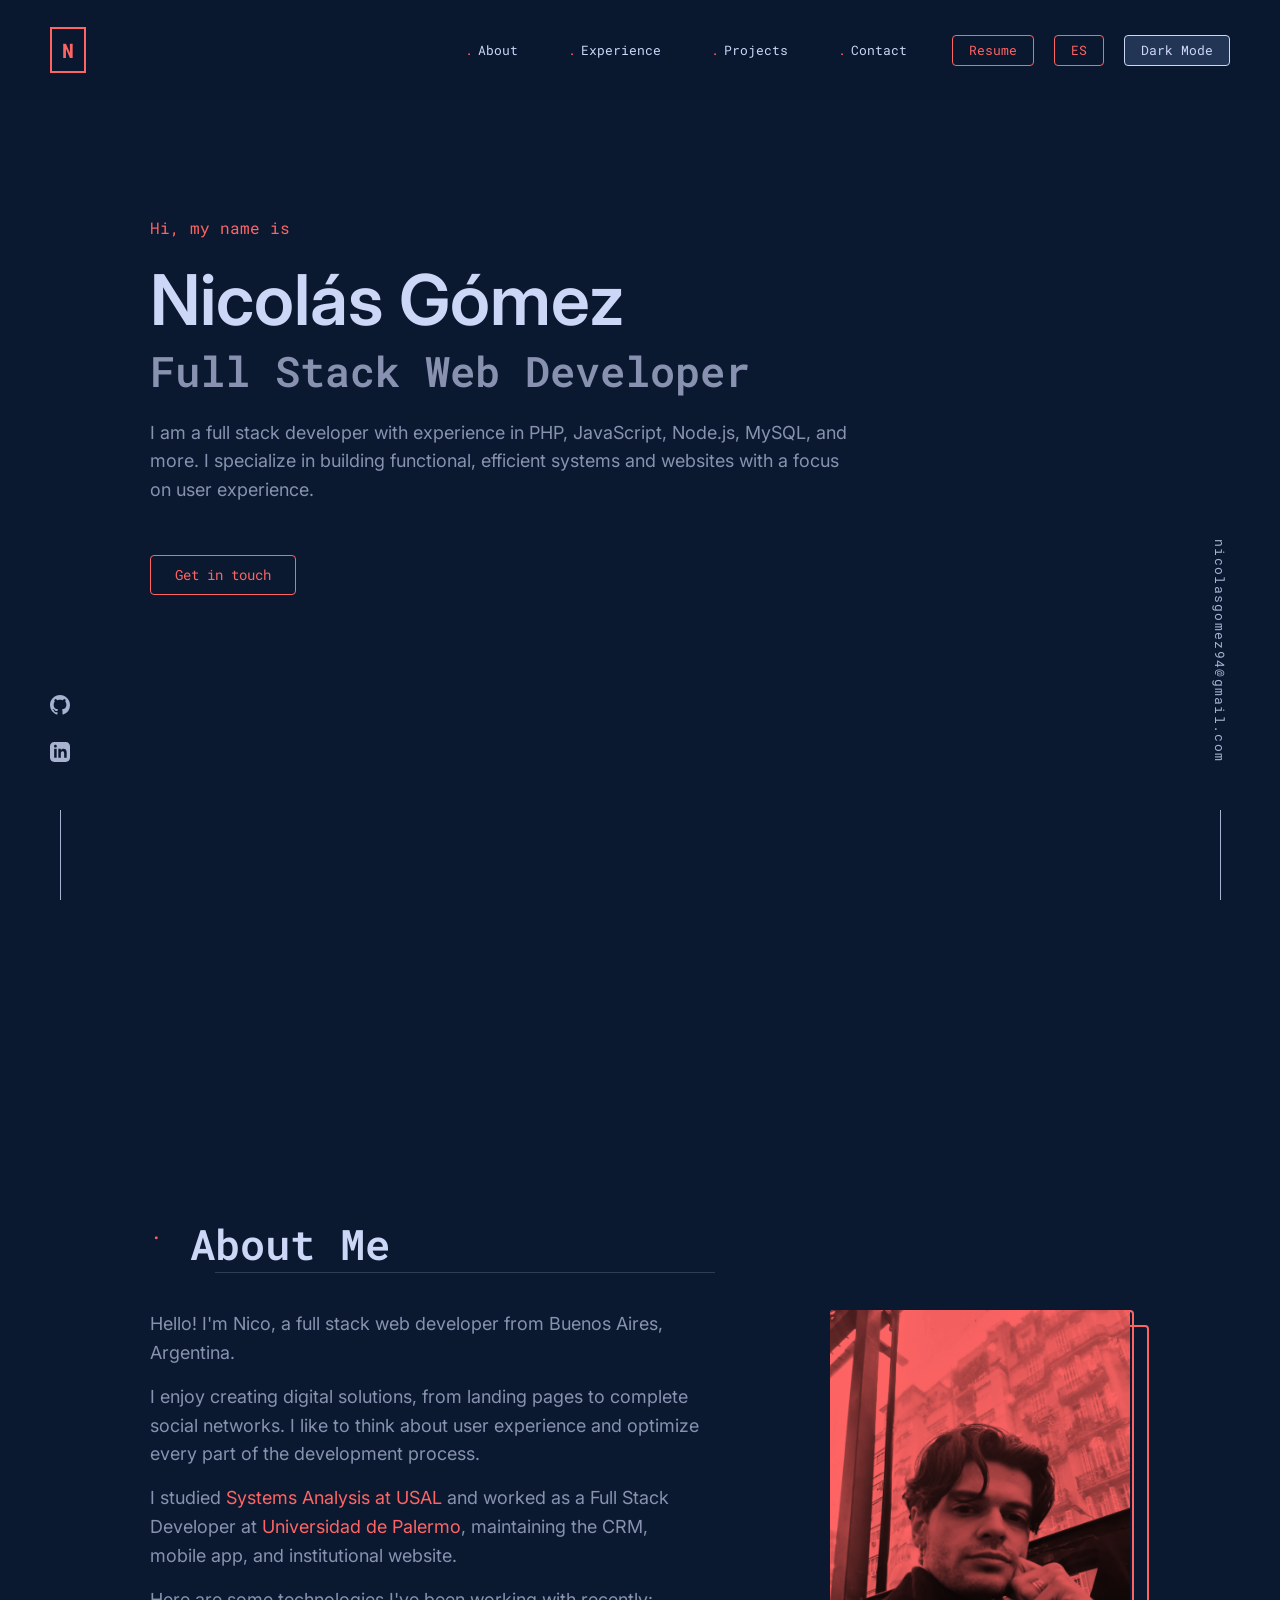
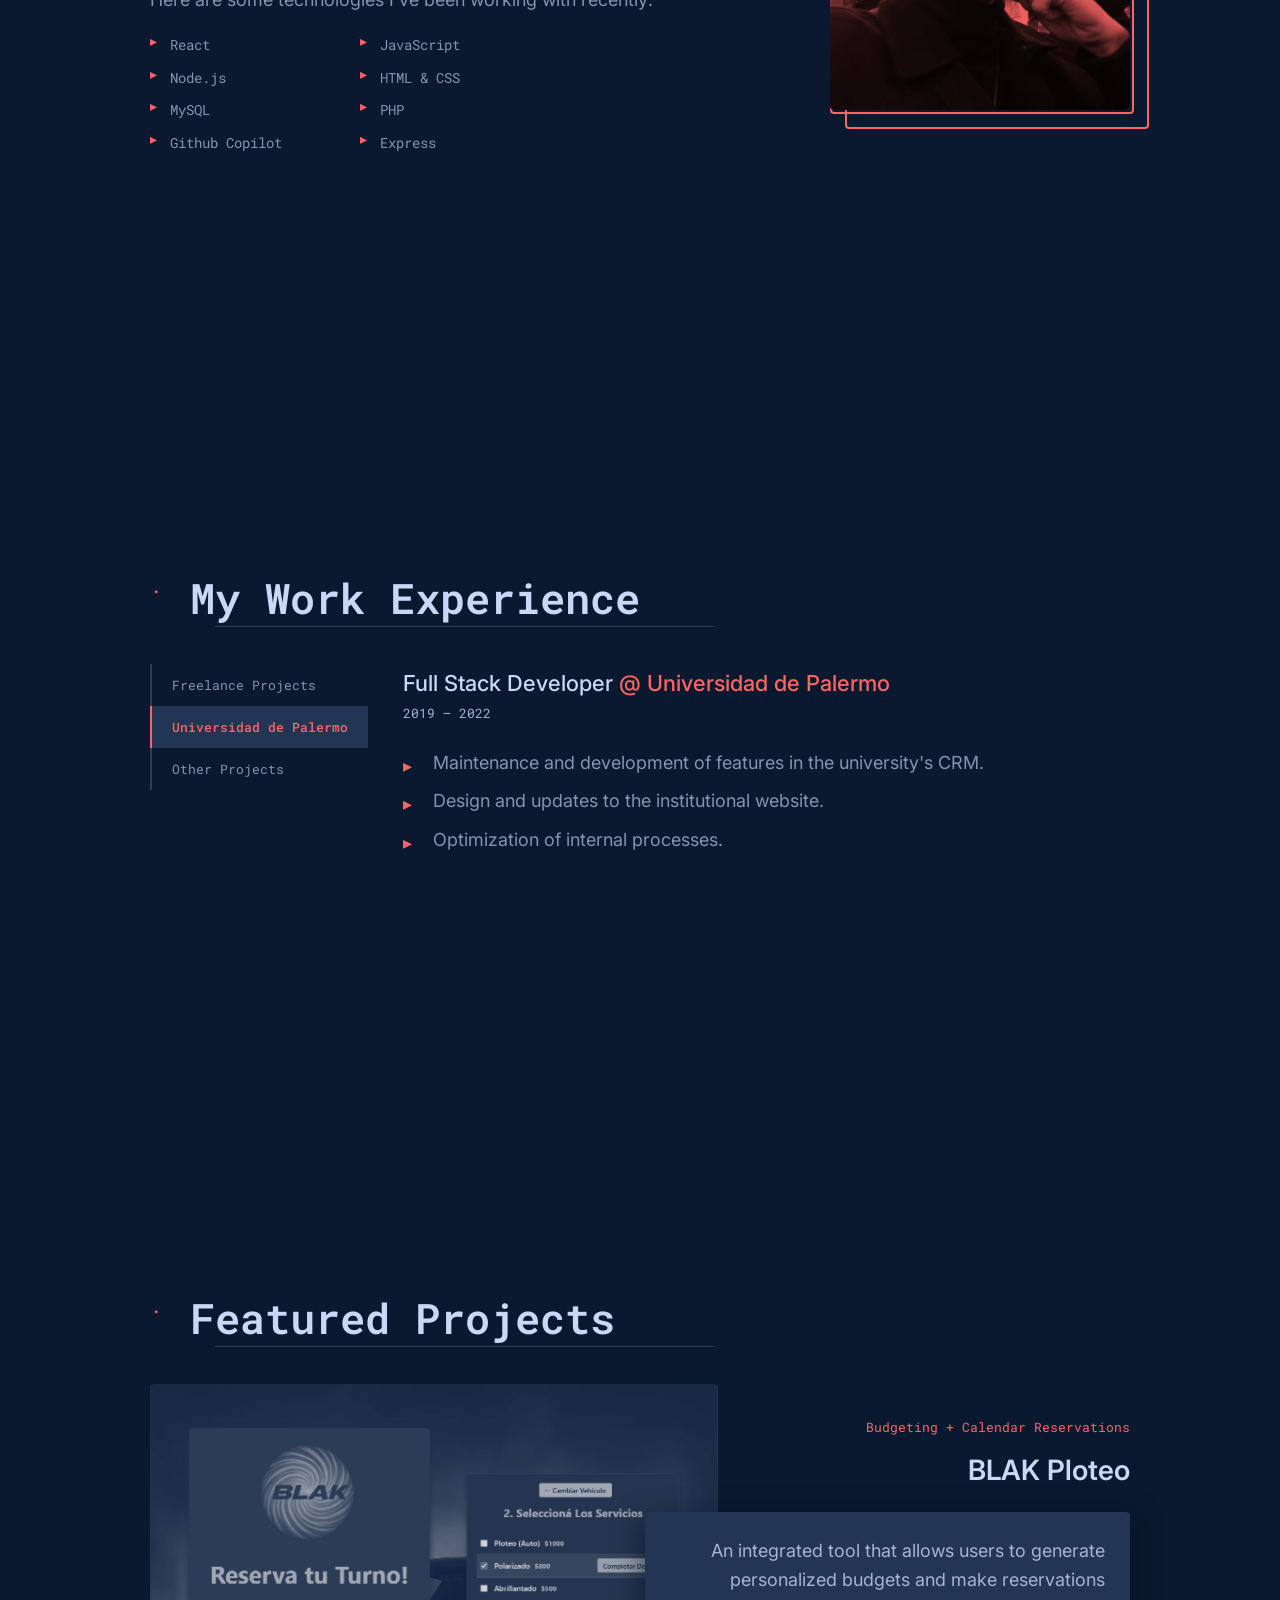
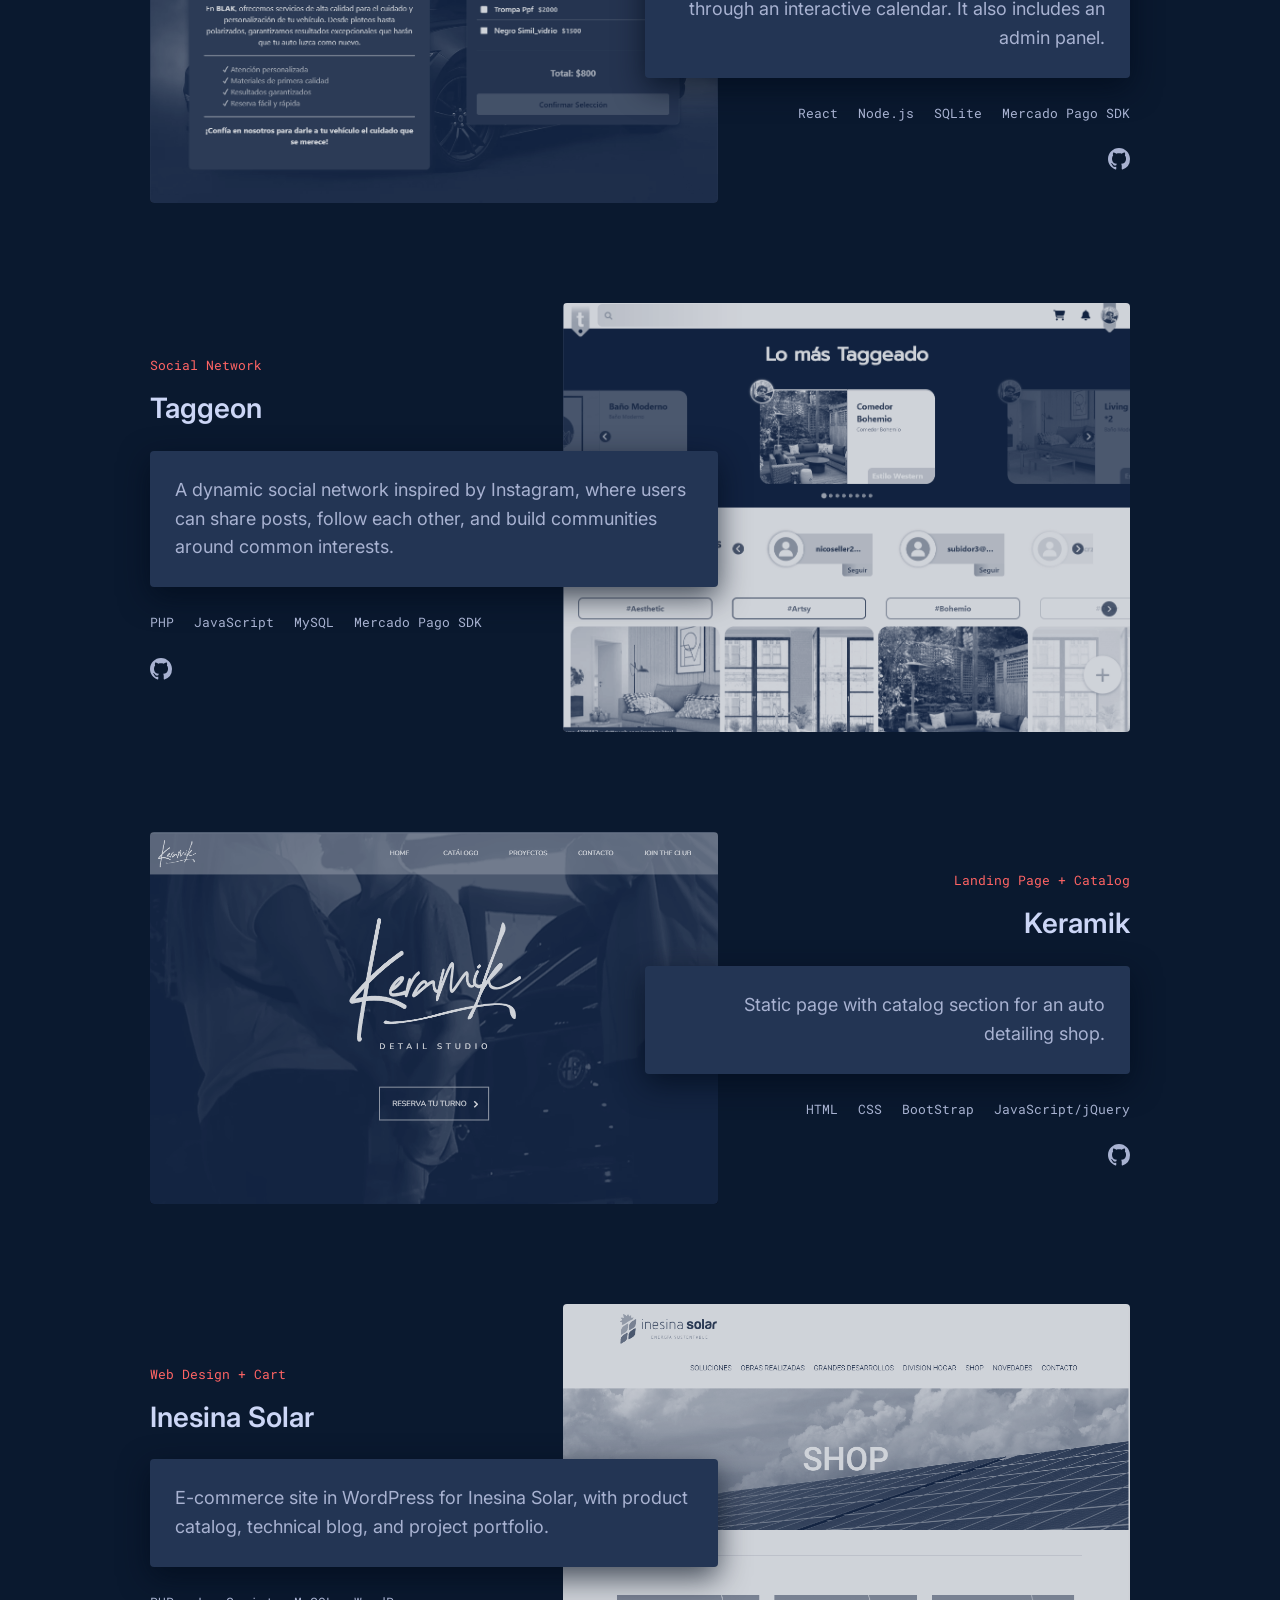
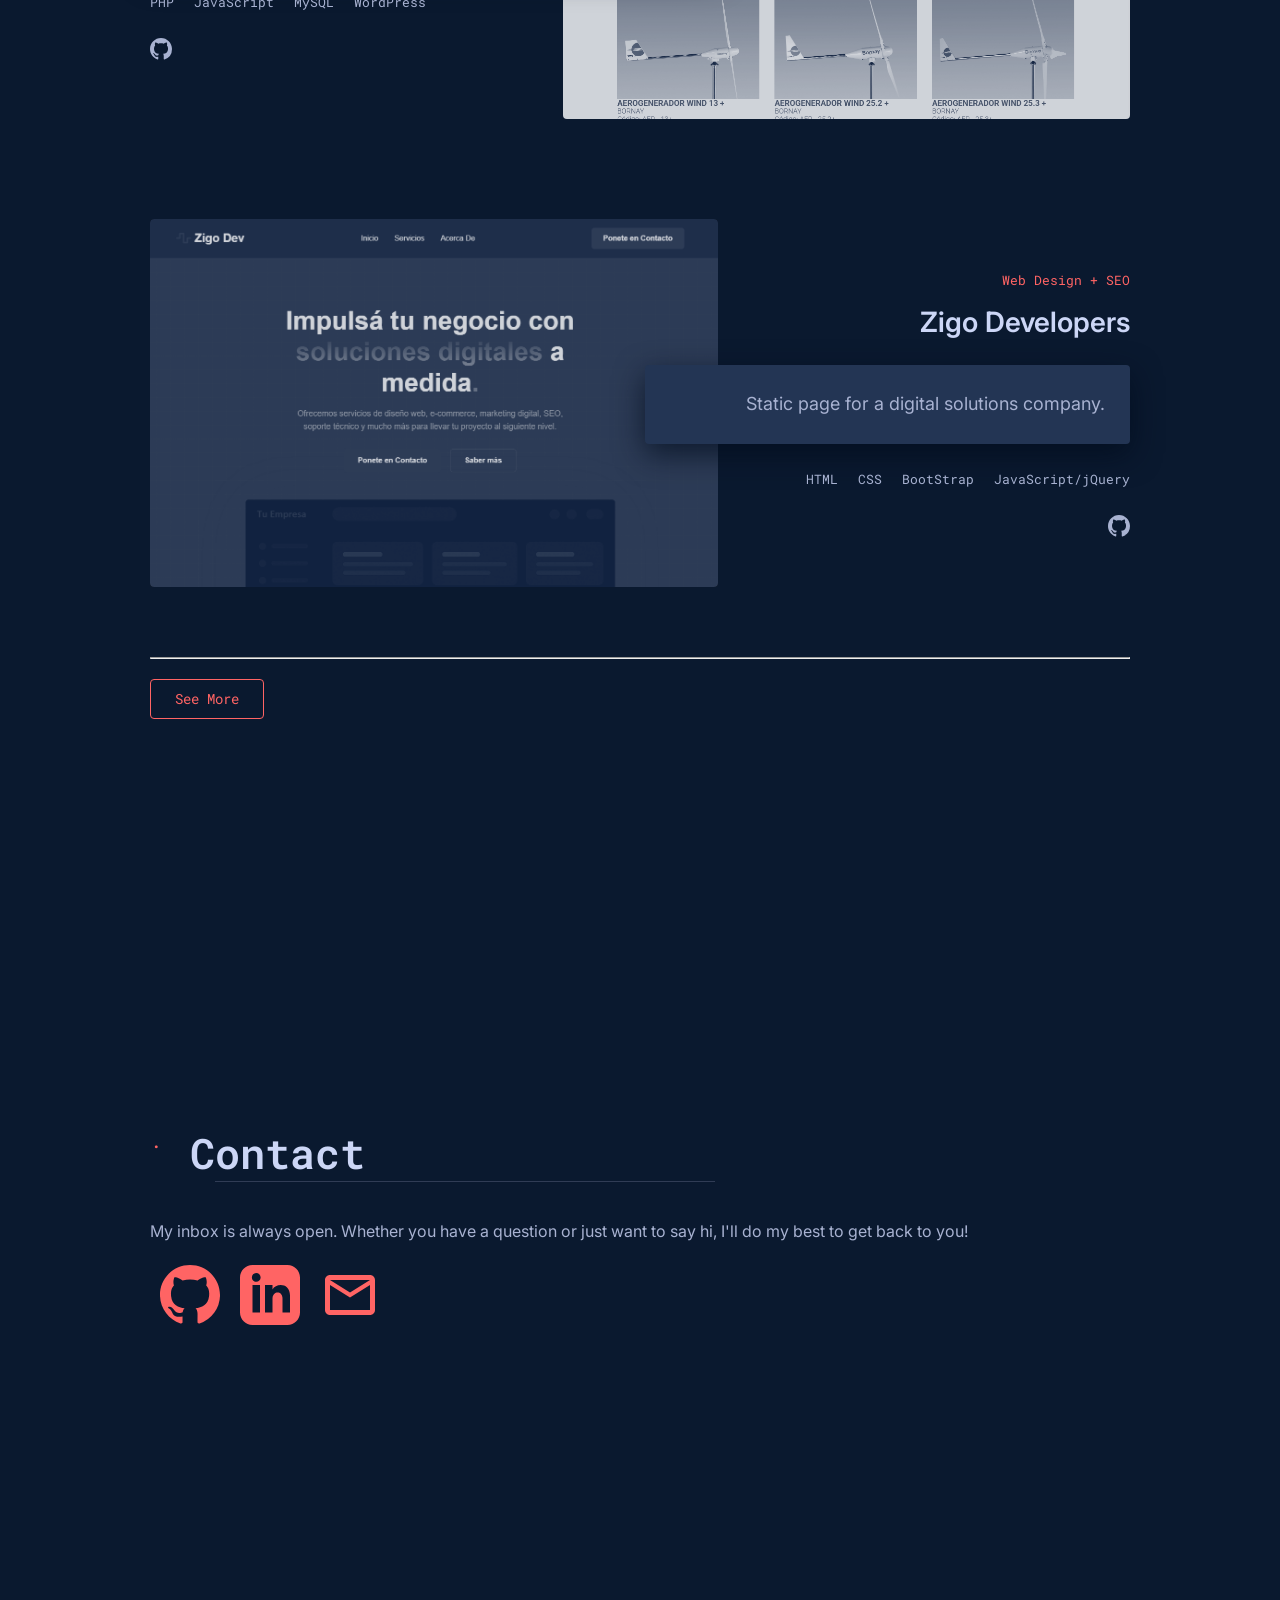
==== index-en.html @ 69bf59e8 "pagina ingles" ====
<!DOCTYPE html>
<html lang="en">
<head>
    <meta charset="UTF-8">
    <meta name="viewport" content="width=device-width, initial-scale=1.0">
    <title>Nicolás Gómez - Full Stack Developer</title>
    <link rel="stylesheet" href="css/styles.css">
    <link rel="preconnect" href="https://fonts.googleapis.com">
    <link rel="preconnect" href="https://fonts.gstatic.com" crossorigin>
    <link rel="icon" type="image/png" href="img/favicon2.png">
    <link href="https://fonts.googleapis.com/css2?family=Inter:wght@400;500;600;700&family=Roboto+Mono:wght@400;500&display=swap" rel="stylesheet">
</head>
<body>

    <header>
        <div class="logo">
            <a href="#hero">N</a>
        </div>
    
        <nav class="desktop-nav"> 
            <ul>
                <li><a href="#about">About</a></li>
                <li><a href="#experience">Experience</a></li>
                <li><a href="#work">Projects</a></li>
                <li><a href="#contact">Contact</a></li>
            </ul>
            <a href="/resume.pdf" target="_blank" rel="noopener noreferrer" class="button resume-button">Resume</a>
            <a href="index.html" rel="noopener noreferrer" class="button resume-button lang-button">ES</a>
            <button id="theme-toggle" class="button theme-toggle-button">Dark Mode</button>
        </nav>
    
        <div class="mobile-nav-button-container">
            <button class="hamburger-button" aria-label="Menu" aria-expanded="false" aria-controls="mobile-menu">
                <div class="hamburger-box">
                    <div class="hamburger-inner"></div>
                </div>
            </button>
        </div>
    </header>
    
    <aside id="mobile-menu" class="mobile-menu" tabindex="-1" aria-labelledby="mobile-menu-title" hidden>
        <button class="close-menu-button" aria-label="Close menu">
            <span>&times;</span> </button>
        <nav>
             <ul>
                <li><a href="#about">About</a></li>
                <li><a href="#experience">Experience</a></li>
                <li><a href="#work">Projects</a></li>
                <li><a href="#contact">Contact</a></li>
             </ul>
            <div class="btn-mobile-otros">
                <a href="/resume.pdf" target="_blank" rel="noopener noreferrer" class="button resume-button">Resume</a>
                <a href="index.html" rel="noopener noreferrer" class="button resume-button lang-button">ES</a>
                <button id="mobile-theme-toggle" class="button theme-toggle-button">Dark Mode</button>
            </div>
        </nav>
    </aside>

    <aside class="side left">
        <ul>
            <li><a href="https://github.com/yourusername" target="_blank" rel="noopener noreferrer" aria-label="GitHub">
                 <svg xmlns="http://www.w3.org/2000/svg" viewBox="0 0 16 16" fill="currentColor"> <path d="M8 0C3.58 0 0 3.58 0 8c0 3.54 2.29 6.53 5.47 7.59.4.07.55-.17.55-.38 0-.19-.01-.82-.01-1.49-2.01.37-2.53-.49-2.69-.94-.09-.23-.48-.94-.82-1.13-.28-.15-.68-.52-.01-.53.63-.01 1.08.58 1.23.82.72 1.21 1.87.87 2.33.66.07-.52.28-.87.51-1.07-1.78-.2-3.64-.89-3.64-3.95 0-.87.31-1.59.82-2.15-.08-.2-.36-1.02.08-2.12 0 0 .67-.21 2.2.82.64-.18 1.32-.27 2-.27.68 0 1.36.09 2 .27 1.53-1.04 2.2-.82 2.2-.82.44 1.1.16 1.92.08 2.12.51.56.82 1.27.82 2.15 0 3.07-1.87 3.75-3.65 3.95.29.25.54.73.54 1.48 0 1.07-.01 1.93-.01 2.2 0 .21.15.46.55.38A8.013 8.013 0 0 0 16 8c0-4.42-3.58-8-8-8z"/> </svg>
            </a></li>
            <li><a href="https://linkedin.com/in/yourusername" target="_blank" rel="noopener noreferrer" aria-label="LinkedIn">
                 <svg xmlns="http://www.w3.org/2000/svg" viewBox="0 0 24 24" fill="currentColor"> <path d="M19 0h-14c-2.761 0-5 2.239-5 5v14c0 2.761 2.239 5 5 5h14c2.762 0 5-2.239 5-5v-14c0-2.761-2.238-5-5-5zm-11 19h-3v-11h3v11zm-1.5-12.268c-.966 0-1.75-.79-1.75-1.764s.784-1.764 1.75-1.764 1.75.79 1.75 1.764-.783 1.764-1.75 1.764zm13.5 12.268h-3v-5.604c0-3.368-4-3.113-4 0v5.604h-3v-11h3v1.765c1.396-2.586 7-2.777 7 2.476v6.759z"/> </svg>
            </a></li>
        </ul>
    </aside>

    <aside class="side right">
        <div class="email">
            <a href="mailto:nicolasgomez94@gmail.com">nicolasgomez94@gmail.com</a>
        </div>
    </aside>

    <main>
        <section id="hero">
            <p class="greeting">Hi, my name is</p>
            <h1 class="name">Nicolás Gómez</h1>
            <h2 class="tagline">Full Stack Web Developer</h2>
            <p>I am a full stack developer with experience in PHP, JavaScript, Node.js, MySQL, and more. I specialize in building functional, efficient systems and websites with a focus on user experience.</p>
            <a href="mailto:nico@example.com" class="button contact-button">Get in touch</a>
        </section>
        
        <section id="about" style="margin-top: 200px;">
            <h2>About Me</h2>
            <div class="about-content">
                <div class="about-text">
                    <p>Hello! I'm Nico, a full stack web developer from Buenos Aires, Argentina.</p>
                    <p>I enjoy creating digital solutions, from landing pages to complete social networks. I like to think about user experience and optimize every part of the development process.</p>
                    <p>I studied <span class="highlight">Systems Analysis at USAL</span> and worked as a Full Stack Developer at <span class="highlight">Universidad de Palermo</span>, maintaining the CRM, mobile app, and institutional website.</p>
                    <p>Here are some technologies I've been working with recently:</p>
                    <ul class="skills-list">
                        <li>React</li>
                        <li>JavaScript</li>
                        <li>Node.js</li>
                        <li>HTML & CSS</li>
                        <li>MySQL</li>
                        <li>PHP</li>
                        <li>Github Copilot</li>
                        <li>Express</li>
                    </ul>
                </div>
                <div class="about-image">
                    <div class="image-wrapper">
                        <img src="img/20240723_174016.jpg" alt="Nicolás Gómez">
                    </div>
                </div>
            </div>
        </section>
        
        <section id="experience">
            <h2>My Work Experience</h2>
            <div class="experience-tabs">
                <div class="tab-list" role="tablist" aria-label="Job tabs">
                    <button id="tab-0" role="tab" aria-selected="false" aria-controls="panel-0" tabindex="-1" class="tab-button">
                        <span>Freelance Projects</span>
                    </button>
                    <button id="tab-1" role="tab" aria-selected="true" aria-controls="panel-1" tabindex="0" class="tab-button active">
                        <span>Universidad de Palermo</span>
                    </button>
                    <button id="tab-2" role="tab" aria-selected="false" aria-controls="panel-2" tabindex="-1" class="tab-button">
                        <span>Other Projects</span>
                    </button>
                </div>
        
                <div class="tab-panels">
                    <div id="panel-0" role="tabpanel" tabindex="0" aria-labelledby="tab-0" class="tab-panel" hidden>
                        <h3><span>Full Stack Developer</span> <span class="company"> Freelance</span></h3>
                        <p class="date">2017 — Present</p>
                        <ul>
                            <li>Design and development of websites for businesses like GG Apartments and Keramik.</li>
                            <li>Creation of custom social networks with advanced features (Taggeon).</li>
                            <li>Implementation of booking and online payment features in platforms like BLAK.</li>
                        </ul>
                    </div>
                    <div id="panel-1" role="tabpanel" tabindex="0" aria-labelledby="tab-1" class="tab-panel active">
                        <h3><span>Full Stack Developer</span> <span class="company"> Universidad de Palermo</span></h3>
                        <p class="date">2019 — 2022</p>
                        <ul>
                            <li>Maintenance and development of features in the university's CRM.</li>
                            <li>Design and updates to the institutional website.</li>
                            <li>Optimization of internal processes.</li>
                        </ul>
                    </div>
                    <div id="panel-2" role="tabpanel" tabindex="0" aria-labelledby="tab-2" class="tab-panel">
                        <h3><span>Other Projects/Businesses</span></h3>
                        <ul>
                            <li>
                                <strong>Keramik</strong>, Auto detailing shop<br>
                                Project management, digital strategy, and system development<br>
                                <span class="date">2021-2023</span>
                            </li>
                            <li>
                                <strong>G&G Apartments</strong>, Subletting of temporary rental properties<br>
                                Project management, digital strategy, and system development<br>
                                <span class="date">2022-2024</span>
                            </li>
                        </ul>
                    </div>
                </div>
            </div>
        </section>
        

        <section id="work">
            <h2>Featured Projects</h2>
  
            <ul class="featured-projects-list">
                <li class="project">
                    <div class="project-content">
                        <div>
                            <p class="project-overline">Budgeting + Calendar Reservations</p>
                            <h3 class="project-title"><a href="https://blak-frontend.onrender.com/">BLAK Ploteo</a></h3>
                            <div class="project-description">
                                <p>An integrated tool that allows users to generate personalized budgets and make reservations through an interactive calendar. It also includes an admin panel.</p>
                            </div>
                            <ul class="project-tech-list">
                                <li>React</li>
                                <li>Node.js</li>
                                <li>SQLite</li>
                                <li>Mercado Pago SDK</li>
                            </ul>
                            <div class="project-links">
                                <a href="#" aria-label="GitHub Link" target="_blank" rel="noopener noreferrer">
                                    <svg xmlns="http://www.w3.org/2000/svg" viewBox="0 0 16 16" fill="currentColor" width="22" height="22"><path d="M8 0C3.58 0 0 3.58 0 8c0 3.54 2.29 6.53 5.47 7.59.4.07.55-.17.55-.38 0-.19-.01-.82-.01-1.49-2.01.37-2.53-.49-2.69-.94-.09-.23-.48-.94-.82-1.13-.28-.15-.68-.52-.01-.53.63-.01 1.08.58 1.23.82.72 1.21 1.87.87 2.33.66.07-.52.28-.87.51-1.07-1.78-.2-3.64-.89-3.64-3.95 0-.87.31-1.59.82-2.15-.08-.2-.36-1.02.08-2.12 0 0 .67-.21 2.2.82.64-.18 1.32-.27 2-.27.68 0 1.36.09 2 .27 1.53-1.04 2.2-.82 2.2-.82.44 1.1.16 1.92.08 2.12.51.56.82 1.27.82 2.15 0 3.07-1.87 3.75-3.65 3.95.29.25.54.73.54 1.48 0 1.07-.01 1.93-.01 2.2 0 .21.15.46.55.38A8.013 8.013 0 0 0 16 8c0-4.42-3.58-8-8-8z"/></svg>
                                </a>
                                </div>
                        </div>
                    </div>
                    <div class="project-image">
                         <a href="https://blak-frontend.onrender.com/">
                            <img src="img/blak.png" alt="AssignmentHub Screenshot">
                         </a>
                    </div>
                </li>
  
                <li class="project">
                    <div class="project-content">
                        <div>
                            <p class="project-overline">Social Network</p>
                            <h3 class="project-title"><a href="http://vps-4785552-x.dattaweb.com/">Taggeon</a></h3>
                            <div class="project-description">
                                <p>A dynamic social network inspired by Instagram, where users can share posts, follow each other, and build communities around common interests.</p>
                            </div>
                            <ul class="project-tech-list">
                                <li>PHP</li>
                                <li>JavaScript</li>
                                <li>MySQL</li>
                                <li>Mercado Pago SDK</li>
                            </ul>
                            <div class="project-links">
                                <a href="#" aria-label="GitHub Link" target="_blank" rel="noopener noreferrer">
                                     <svg xmlns="http://www.w3.org/2000/svg" viewBox="0 0 16 16" fill="currentColor" width="22" height="22"><path d="M8 0C3.58 0 0 3.58 0 8c0 3.54 2.29 6.53 5.47 7.59.4.07.55-.17.55-.38 0-.19-.01-.82-.01-1.49-2.01.37-2.53-.49-2.69-.94-.09-.23-.48-.94-.82-1.13-.28-.15-.68-.52-.01-.53.63-.01 1.08.58 1.23.82.72 1.21 1.87.87 2.33.66.07-.52.28-.87.51-1.07-1.78-.2-3.64-.89-3.64-3.95 0-.87.31-1.59.82-2.15-.08-.2-.36-1.02.08-2.12 0 0 .67-.21 2.2.82.64-.18 1.32-.27 2-.27.68 0 1.36.09 2 .27 1.53-1.04 2.2-.82 2.2-.82.44 1.1.16 1.92.08 2.12.51.56.82 1.27.82 2.15 0 3.07-1.87 3.75-3.65 3.95.29.25.54.73.54 1.48 0 1.07-.01 1.93-.01 2.2 0 .21.15.46.55.38A8.013 8.013 0 0 0 16 8c0-4.42-3.58-8-8-8z"/></svg>
                                </a>
                            </div>
                        </div>
                    </div>
                    <div class="project-image">
                        <a href="http://vps-4785552-x.dattaweb.com/">
                            <img src="img/tagg.png" alt="Quiz App Screenshot">
                        </a>
                    </div>
                </li>
                <li class="project">
                    <div class="project-content">
                        <div>
                            <p class="project-overline">Landing Page + Catalog</p>
                            <h3 class="project-title"><a href="https://keramik.com.ar/">Keramik</a></h3>
                            <div class="project-description">
                                <p>Static page with catalog section for an auto detailing shop.</p>
                            </div>
                            <ul class="project-tech-list">
                                <li>HTML</li>
                                <li>CSS</li>
                                <li>BootStrap</li>
                                <li>JavaScript/jQuery</li>
                            </ul>
                            <div class="project-links">
                                <a href="#" aria-label="GitHub Link" target="_blank" rel="noopener noreferrer">
                                     <svg xmlns="http://www.w3.org/2000/svg" viewBox="0 0 16 16" fill="currentColor" width="22" height="22"><path d="M8 0C3.58 0 0 3.58 0 8c0 3.54 2.29 6.53 5.47 7.59.4.07.55-.17.55-.38 0-.19-.01-.82-.01-1.49-2.01.37-2.53-.49-2.69-.94-.09-.23-.48-.94-.82-1.13-.28-.15-.68-.52-.01-.53.63-.01 1.08.58 1.23.82.72 1.21 1.87.87 2.33.66.07-.52.28-.87.51-1.07-1.78-.2-3.64-.89-3.64-3.95 0-.87.31-1.59.82-2.15-.08-.2-.36-1.02.08-2.12 0 0 .67-.21 2.2.82.64-.18 1.32-.27 2-.27.68 0 1.36.09 2 .27 1.53-1.04 2.2-.82 2.2-.82.44 1.1.16 1.92.08 2.12.51.56.82 1.27.82 2.15 0 3.07-1.87 3.75-3.65 3.95.29.25.54.73.54 1.48 0 1.07-.01 1.93-.01 2.2 0 .21.15.46.55.38A8.013 8.013 0 0 0 16 8c0-4.42-3.58-8-8-8z"/></svg>
                                </a>
                            </div>
                        </div>
                    </div>
                    <div class="project-image">
                        <a href="https://keramik.com.ar/">
                            <img src="img/ker.png" alt="Quiz App Screenshot">
                        </a>
                    </div>
                </li>
                <li class="project">
                    <div class="project-content">
                        <div>
                            <p class="project-overline">Web Design + Cart</p>
                            <h3 class="project-title"><a href="https://inesinasolar.com/">Inesina Solar</a></h3>
                            <div class="project-description">
                                <p>E-commerce site in WordPress for Inesina Solar, with product catalog, technical blog, and project portfolio.</p>
                            </div>
                            <ul class="project-tech-list">
                                <li>PHP</li>
                                <li>JavaScript</li>
                                <li>MySQL</li>
                                <li>WordPress</li>
                            </ul>
                            <div class="project-links">
                                <a href="#" aria-label="GitHub Link" target="_blank" rel="noopener noreferrer">
                                     <svg xmlns="http://www.w3.org/2000/svg" viewBox="0 0 16 16" fill="currentColor" width="22" height="22"><path d="M8 0C3.58 0 0 3.58 0 8c0 3.54 2.29 6.53 5.47 7.59.4.07.55-.17.55-.38 0-.19-.01-.82-.01-1.49-2.01.37-2.53-.49-2.69-.94-.09-.23-.48-.94-.82-1.13-.28-.15-.68-.52-.01-.53.63-.01 1.08.58 1.23.82.72 1.21 1.87.87 2.33.66.07-.52.28-.87.51-1.07-1.78-.2-3.64-.89-3.64-3.95 0-.87.31-1.59.82-2.15-.08-.2-.36-1.02.08-2.12 0 0 .67-.21 2.2.82.64-.18 1.32-.27 2-.27.68 0 1.36.09 2 .27 1.53-1.04 2.2-.82 2.2-.82.44 1.1.16 1.92.08 2.12.51.56.82 1.27.82 2.15 0 3.07-1.87 3.75-3.65 3.95.29.25.54.73.54 1.48 0 1.07-.01 1.93-.01 2.2 0 .21.15.46.55.38A8.013 8.013 0 0 0 16 8c0-4.42-3.58-8-8-8z"/></svg>
                                </a>
                            </div>
                        </div>
                    </div>
                    <div class="project-image">
                        <a href="https://inesinasolar.com/">
                            <img src="img/inesina.png" alt="Quiz App Screenshot">
                        </a>
                    </div>
                </li>
                <li class="project">
                    <div class="project-content">
                        <div>
                            <p class="project-overline">Web Design + SEO</p>
                            <h3 class="project-title"><a href="https://zigodev.onrender.com/index.html">Zigo Developers</a></h3>
                            <div class="project-description">
                                <p>Static page for a digital solutions company.</p>
                            </div>
                            <ul class="project-tech-list">
                                <li>HTML</li>
                                <li>CSS</li>
                                <li>BootStrap</li>
                                <li>JavaScript/jQuery</li>
                            </ul>
                            <div class="project-links">
                                <a href="#" aria-label="GitHub Link" target="_blank" rel="noopener noreferrer">
                                     <svg xmlns="http://www.w3.org/2000/svg" viewBox="0 0 16 16" fill="currentColor" width="22" height="22"><path d="M8 0C3.58 0 0 3.58 0 8c0 3.54 2.29 6.53 5.47 7.59.4.07.55-.17.55-.38 0-.19-.01-.82-.01-1.49-2.01.37-2.53-.49-2.69-.94-.09-.23-.48-.94-.82-1.13-.28-.15-.68-.52-.01-.53.63-.01 1.08.58 1.23.82.72 1.21 1.87.87 2.33.66.07-.52.28-.87.51-1.07-1.78-.2-3.64-.89-3.64-3.95 0-.87.31-1.59.82-2.15-.08-.2-.36-1.02.08-2.12 0 0 .67-.21 2.2.82.64-.18 1.32-.27 2-.27.68 0 1.36.09 2 .27 1.53-1.04 2.2-.82 2.2-.82.44 1.1.16 1.92.08 2.12.51.56.82 1.27.82 2.15 0 3.07-1.87 3.75-3.65 3.95.29.25.54.73.54 1.48 0 1.07-.01 1.93-.01 2.2 0 .21.15.46.55.38A8.013 8.013 0 0 0 16 8c0-4.42-3.58-8-8-8z"/></svg>
                                </a>
                            </div>
                        </div>
                    </div>
                    <div class="project-image">
                        <a href="https://zigodev.onrender.com/index.html">
                            <img src="img/zigo.png" alt="Quiz App Screenshot">
                        </a>
                    </div>
                </li>
            </ul>
            <hr>
            <a href="https://github.com/nicogomez94" class="button contact-button" style="margin-top: 20px;">See More</a>
        </section>

        <section id="contact">
            <h2>Contact</h2>
            <p>My inbox is always open. Whether you have a question or just want to say hi, I'll do my best to get back to you!</p>
            <!-- Social media buttons -->
            <div class="social-buttons" style="margin-top: 20px; display: flex; gap: 20px; margin-left: 10px;">
                <a href="https://github.com/nicogomez94" target="_blank" rel="noopener noreferrer" aria-label="GitHub">
                    <svg xmlns="http://www.w3.org/2000/svg" viewBox="0 0 16 16" fill="currentColor" width="60" height="60">
                        <path d="M8 0C3.58 0 0 3.58 0 8c0 3.54 2.29 6.53 5.47 7.59.4.07.55-.17.55-.38 0-.19-.01-.82-.01-1.49-2.01.37-2.53-.49-2.69-.94-.09-.23-.48-.94-.82-1.13-.28-.15-.68-.52-.01-.53.63-.01 1.08.58 1.23.82.72 1.21 1.87.87 2.33.66.07-.52.28-.87.51-1.07-1.78-.2-3.64-.89-3.64-3.95 0-.87.31-1.59.82-2.15-.08-.2-.36-1.02.08-2.12 0 0 .67-.21 2.2.82.64-.18 1.32-.27 2-.27.68 0 1.36.09 2 .27 1.53-1.04 2.2-.82 2.2-.82.44 1.1.16 1.92.08 2.12.51.56.82 1.27.82 2.15 0 3.07-1.87 3.75-3.65 3.95.29.25.54.73.54 1.48 0 1.07-.01 1.93-.01 2.2 0 .21.15.46.55.38A8.013 8.013 0 0 0 16 8c0-4.42-3.58-8-8-8z"/>
                    </svg>
                </a>
                <a href="https://linkedin.com/in/nicolasgomez94" target="_blank" rel="noopener noreferrer" aria-label="LinkedIn">
                    <svg xmlns="http://www.w3.org/2000/svg" viewBox="0 0 24 24" fill="currentColor" width="60" height="60">
                        <path d="M19 0h-14c-2.761 0-5 2.239-5 5v14c0 2.761 2.239 5 5 5h14c2.762 0 5-2.239 5-5v-14c0-2.761-2.238-5-5-5zm-11 19h-3v-11h3v11zm-1.5-12.268c-.966 0-1.75-.79-1.75-1.764s.784-1.764 1.75-1.764 1.75.79 1.75 1.764-.783 1.764-1.75 1.764zm13.5 12.268h-3v-5.604c0-3.368-4-3.113-4 0v5.604h-3v-11h3v1.765c1.396-2.586 7-2.777 7 2.476v6.759z"/>
                    </svg>
                </a>
                <a href="mailto:nicolasgomez94@gmail.com" target="_blank" rel="noopener noreferrer" aria-label="Email">
                    <svg xmlns="http://www.w3.org/2000/svg" viewBox="0 0 24 24" fill="currentColor" width="60" height="60">
                        <path d="M20 4H4C2.9 4 2 4.9 2 6v12c0 1.1.9 2 2 2h16c1.1 0 2-.9 2-2V6c0-1.1-.9-2-2-2zm0 2-8 5-8-5h16zm0 12H4V8l8 5 8-5v10z"/>
                    </svg>
                </a>
            </div>
        </section>

    </main>

    <script src="js/script.js"></script>

</body>
</html>
---- css/styles.css ----
:root {
    --dark-navy: #0a192f;
    --navy: #112240;
    --light-navy: #233554;
    --lightest-navy: #303C55;
    --slate: #8892b0;
    --light-slate: #a8b2d1;
    --lightest-slate: #ccd6f6;
    --white: #e6f1ff;
    --green: #ff6464;
    --font-sans: 'Inter', -apple-system, BlinkMacSystemFont, "Segoe UI", Roboto, Helvetica, Arial, sans-serif, "Apple Color Emoji", "Segoe UI Emoji", "Segoe UI Symbol";
    --font-mono: 'SF Mono', 'Fira Code', 'Fira Mono', 'Roboto Mono', monospace;
    --fz-xxs: 12px;
    --fz-xs: 13px;
    --fz-sm: 14px;
    --fz-md: 16px;
    --fz-lg: 18px;
    --fz-xl: 20px;
    --fz-xxl: 22px;
    --fz-heading-sm: 38px;
    --fz-heading-md: 42px;
    --fz-heading-lg: clamp(50px, 8vw, 70px);
    --fz-heading-xl: clamp(55px, 8vw, 80px);
    --border-radius: 4px;
    --nav-height: 100px;
    --nav-scroll-height: 70px;
    --tab-height: 42px;
    --tab-width: 120px;
    --easing: cubic-bezier(0.645, 0.045, 0.355, 1);
    --transition: all 0.25s cubic-bezier(0.645, 0.045, 0.355, 1);
    --hamburger-width: 30px;
    --hamburger-height: 24px;
    --hamburger-spacing: 4px;
    --hamburger-color: var(--green);
    --mobile-menu-speed: 0.3s;
    --mobile-menu-easing: ease;
}

* {
    margin: 0;
    padding: 0;
    box-sizing: border-box;
}

html {
    scroll-behavior: smooth;
}

body {
    background-color: var(--dark-navy);
    color: var(--light-slate);
    font-family: var(--font-sans);
    font-size: var(--fz-md);
    line-height: 1.6;
    -webkit-font-smoothing: antialiased;
    -moz-osx-font-smoothing: grayscale;
}

main {
    padding: 0 150px;
    margin: 0 auto;
    width: 100%;
    max-width: 1600px;
    padding-top: var(--nav-height);
}

section {
     padding: 200px 0;
     max-width: 1000px;
     margin: 0 auto;
     min-height: 80vh;
     scroll-margin-top: var(--nav-height);
}

h1, h2, h3, h4, h5, h6 {
    color: var(--lightest-slate);
    font-weight: 600;
    margin-bottom: 1rem;
}

a {
    color: var(--green);
    text-decoration: none;
    transition: var(--transition);
}
a:hover {
   color: var(--green);
   opacity: 0.8;
   text-decoration: none;
}

.button {
    color: var(--green);
    background-color: transparent;
    border: 1px solid var(--green);
    border-radius: var(--border-radius);
    padding: 0.75rem 1.5rem;
    font-family: var(--font-mono);
    font-size: var(--fz-sm);
    line-height: 1;
    text-decoration: none;
    cursor: pointer;
    transition: var(--transition);
    display: inline-block;
}

.button:hover {
    background-color: rgba(100, 255, 218, 0.1);
    outline: none;
}

header {
    position: fixed;
    top: 0;
    left: 0;
    width: 100%;
    height: var(--nav-height);
    padding: 0 50px;
    display: flex;
    justify-content: space-between;
    align-items: center;
    background-color: rgba(10, 25, 47, 0.85);
    backdrop-filter: blur(10px);
    z-index: 10;
    transition: var(--transition);
    justify-content: space-between;
}

.desktop-nav {
    display: flex;
    align-items: center;
}

nav ul {
    display: flex;
    align-items: center;
    list-style: none;
}

nav ul li {
    margin: 0 15px;
    font-family: var(--font-mono);
    font-size: var(--fz-xs);
}

nav ul li a {
    color: var(--lightest-slate);
    counter-increment: item 1;
    padding: 10px;
}

nav ul li a::before {
    content: '.';
    margin-right: 5px;
    color: var(--green);
    font-size: var(--fz-xs);
}
 nav ul li a:hover {
    color: var(--green);
 }

.mobile-nav-button-container {
    display: none;
    position: fixed;
    top: 15px;
    right: 25px;
    z-index: 12;
}

.hamburger-button {
    display: inline-block;
    padding: 15px;
    cursor: pointer;
    transition-property: opacity, filter;
    transition-duration: 0.15s;
    transition-timing-function: linear;
    font: inherit;
    color: inherit;
    text-transform: none;
    background-color: transparent;
    border: 0;
    margin: 0;
    overflow: visible;
    position: relative;
    z-index: 12;
}
.hamburger-button:hover {
    opacity: 0.7;
}

.hamburger-box {
    width: var(--hamburger-width);
    height: var(--hamburger-height);
    display: inline-block;
    position: relative;
}

.hamburger-inner {
    display: block;
    top: 50%;
    margin-top: -2px;
    position: absolute;
    width: var(--hamburger-width);
    height: 2px;
    border-radius: 4px;
    background-color: var(--hamburger-color);
    transition: transform 0.22s var(--mobile-menu-easing);
}
.hamburger-inner::before,
.hamburger-inner::after {
    content: '';
    display: block;
    position: absolute;
    left: 0;
    width: var(--hamburger-width);
    height: 2px;
    border-radius: 4px;
    background-color: var(--hamburger-color);
    transition: transform 0.15s ease;
}
.hamburger-inner::before {
    top: calc(-1 * (var(--hamburger-height) / 2 - var(--hamburger-spacing) * 1.5));
    transition: top 0.1s 0.25s ease-in, opacity 0.1s ease-in;
}
.hamburger-inner::after {
    bottom: calc(-1 * (var(--hamburger-height) / 2 - var(--hamburger-spacing) * 1.5));
    transition: bottom 0.1s 0.25s ease-in, transform 0.22s var(--mobile-menu-easing);
}

/* Opcional: Ocultar botón hamburguesa cuando el menú está abierto */
body.menu-open .mobile-nav-button-container {
    opacity: 0.5;
    pointer-events: none;
}

/* Estilo inicial para las secciones ocultas */
.section-hidden {
    opacity: 0;
    transform: translateX(-100px); /* Barrido desde la izquierda */
    transition: opacity 0.6s ease-out, transform 0.6s ease-out;
}

/* Estilo para las secciones visibles */
.section-visible {
    opacity: 1;
    transform: translateX(0); /* Posición final */
}

/* Estilo inicial para header y aside ocultos */
.hidden {
    opacity: 0;
    transform: translateY(-50px); /* Barrido desde arriba */
    transition: opacity 0.6s ease-out, transform 0.6s ease-out;
}

/* Estilo para header y aside visibles */
.visible {
    opacity: 1;
    transform: translateY(0); /* Posición final */
}

/* --- Estilos Botón de Cierre (Nuevo) --- */
.close-menu-button {
    position: absolute;
    top: 15px;
    right: 25px;
    padding: 10px;
    background-color: transparent;
    border: none;
    color: var(--green);
    font-size: 2rem;
    font-weight: bold;
    line-height: 1;
    cursor: pointer;
    z-index: 12;
    transition: var(--transition);
}
.close-menu-button:hover {
    color: var(--white);
    opacity: 0.8;
}
.close-menu-button span {
    display: block;
    transform: translateY(-2px);
}

.mobile-menu {
    position: fixed;
    top: 0;
    bottom: 0;
    right: 0;
    width: min(75vw, 400px);
    height: 100vh;
    background-color: var(--light-navy);
    z-index: 11;
    padding: 3rem 1.5rem 2rem;
    display: flex;
    flex-direction: column;
    justify-content: center;
    align-items: center;
    transform: translateX(100%);
    visibility: hidden;
    transition: transform var(--mobile-menu-speed) var(--mobile-menu-easing),
                visibility var(--mobile-menu-speed) var(--mobile-menu-easing);
}

.mobile-menu.is-open {
    transform: translateX(0);
    visibility: visible;
    transition: transform var(--mobile-menu-speed) var(--mobile-menu-easing),
                visibility 0s linear 0s;
}

.mobile-menu nav {
    text-align: center;
    width: 100%;
    height: 100%;
    overflow-y: auto;
}

.mobile-menu nav ul {
    display: block !important;
    list-style: none;
    padding: 0;
    margin: 0;
    width: 100%;
}

.mobile-menu nav ul li {
    position: relative;
    margin: 0 auto 2rem;
    width: 100%;
}
.mobile-menu nav ul li:last-child {
    margin-bottom: 0;
}

.mobile-menu nav ul li a {
    display: block;
    font-family: var(--font-sans);
    font-size: var(--fz-lg);
    font-weight: 600;
    padding: 0.25rem 0;
    color: var(--lightest-slate);
    text-decoration: none;
    width: 100%;
    transition: var(--transition);
}
.mobile-menu nav ul li a:hover,
.mobile-menu nav ul li a:focus {
    color: var(--green);
}

.mobile-menu .resume-button {
    padding: 1rem 2.5rem;
    margin: 3rem auto 0;
    width: max-content;
    font-size: var(--fz-sm);
}

.logo a {
    font-family: var(--font-mono);
    font-size: var(--fz-xl);
    font-weight: bold;
    color: var(--green);
    text-decoration: none;
    border: 2px solid var(--green);
    padding: 5px 10px;
    display: inline-block;
}



.resume-button {
    margin-left: 20px;
    font-size: var(--fz-xs);
    padding: 0.5rem 1rem;
}

.side {
    position: fixed;
    bottom: 0;
    width: 40px;
    display: flex;
    flex-direction: column;
    align-items: center;
    z-index: 5;
}
.side.left {
    left: 40px;
}
.side.right {
    right: 40px;
}

.side::after {
    content: '';
    display: block;
    width: 1px;
    height: 90px;
    margin-top: 20px;
    background-color: var(--light-slate);
}

.side ul {
    list-style: none;
    padding: 0;
    margin: 0;
}
.side li {
    margin-bottom: 20px;
}

.side a {
    display: inline-block;
     transition: var(--transition);
}
.side a:hover {
     transform: translateY(-3px);
     color: var(--green);
}

.side svg {
    width: 20px;
    height: 20px;
    fill: var(--light-slate);
     transition: var(--transition);
}
.side a:hover svg {
    fill: var(--green);
}

.side .email a {
    font-family: var(--font-mono);
    font-size: var(--fz-xs);
    color: var(--light-slate);
    writing-mode: vertical-rl;
    letter-spacing: 0.1em;
    padding-bottom: 20px;
}
 .side .email a:hover {
     color: var(--green);
     transform: none;
 }

#hero {
    padding-top: 0;
    padding-bottom: 100px;
     min-height: calc(90vh - var(--nav-height));
     display: flex;
     flex-direction: column;
     justify-content: center;
     align-items: flex-start;
      scroll-margin-top: 0;
}

#hero .greeting {
    font-family: var(--font-mono);
    font-size: var(--fz-md);
    color: var(--green);
    margin-bottom: 20px;
}

#hero h1 {
    font-size: var(--fz-heading-lg);
    color: var(--lightest-slate);
    margin-bottom: 10px;
    line-height: 1.1;
    padding-left: 0;
}

#hero h2 {
    font-size: var(--fz-heading-md);
    color: var(--slate);
    margin-bottom: 25px;
    line-height: 1.1;
     font-weight: 600;
     padding-left: 0;
}

#hero p {
    max-width: 700px;
    color: var(--slate);
    margin-bottom: 50px;
    font-size: var(--fz-lg);
}

section h2 {
    font-family: var(--font-mono);
    font-size: var(--fz-heading-md);
    color: var(--lightest-slate);
    margin-bottom: 2rem;
    position: relative;
    padding-left: 40px;
}

section h2::before {
    counter-increment: section;
    content: '.';
    position: absolute;
    left: 0;
    top: 5px;
    color: var(--green);
    font-size: var(--fz-xl);
    font-weight: normal;
}

 section h2::after {
    content: '';
    display: block;
    position: relative;
    top: -5px;
    width: 500px;
    height: 1px;
    margin-left: 25px;
    background-color: var(--lightest-navy);
 }

 /* --- Estilos para la Sección About --- */

#about .about-content {
    display: grid; /* Usando Grid para layout */
    grid-template-columns: 3fr 2fr; /* Proporción 3:2 para texto/imagen */
    gap: 50px; /* Espacio entre texto e imagen */
    align-items: flex-start; /* Alinea los items al inicio */
}

#about .about-text p {
    margin-bottom: 15px; /* Espacio entre párrafos */
    color: var(--slate);
    font-size: var(--fz-lg); /* Tamaño de fuente ligeramente mayor */
     max-width: none; /* Anula el max-width general si lo hubiera */
}

#about .about-text .highlight {
    color: var(--green); /* Resalta el nombre de la universidad */
}

#about .skills-list {
    display: grid;
    grid-template-columns: repeat(2, minmax(140px, 200px)); /* 2 columnas */
    gap: 0 10px; /* Espacio vertical 0, horizontal 10px */
    padding: 0;
    margin: 20px 0 0 0;
    overflow: hidden;
    list-style: none;
}

#about .skills-list li {
    position: relative;
    margin-bottom: 10px;
    padding-left: 20px;
    font-family: var(--font-mono);
    font-size: var(--fz-sm); /* Un poco más pequeño */
    color: var(--slate);
}

#about .skills-list li::before {
    content: '▸'; /* Flecha como viñeta */
    position: absolute;
    left: 0;
    top: 1px; /* Ajuste vertical */
    color: var(--green);
    font-size: var(--fz-sm);
    line-height: 12px;
}

#about .about-image {
    position: relative;
    max-width: 300px; /* Ancho máximo del contenedor de imagen */
    grid-column: 2 / 3; /* Asegura que esté en la segunda columna del grid */
     margin-left: auto; /* Empuja hacia la derecha si hay espacio */
}

#about .image-wrapper {
    position: relative;
    width: 100%;
    border-radius: var(--border-radius);
    background-color: var(--green); /* Fondo para la foto */
    transition: var(--transition);
}
 #about .image-wrapper:hover,
 #about .image-wrapper:focus {
    background: transparent;
     outline: 0;
 }


#about .image-wrapper::before { /* Crea el borde exterior */
    content: '';
    display: block;
    position: absolute;
    width: 100%;
    height: 100%;
    border-radius: var(--border-radius);
    transition: var(--transition);
    top: 0;
    left: 0;
     border: 2px solid var(--green);
     z-index: 1; /* Debajo de la imagen pero sobre el ::after */
}

 #about .image-wrapper::after { /* Crea el desplazamiento/sombra */
     content: '';
     display: block;
     position: absolute;
     width: 100%;
     height: 100%;
     border-radius: var(--border-radius);
     transition: var(--transition);
     border: 2px solid var(--green);
     top: 15px;  /* Desplazamiento vertical */
     left: 15px; /* Desplazamiento horizontal */
     z-index: 0; /* Detrás de todo */
 }

#about .image-wrapper:hover::after {
     top: 10px;
     left: 10px;
}


#about .about-image img {
    position: relative;
    display: block;
    width: 100%;
    max-width: 100%;
    height: auto;
    border-radius: var(--border-radius);
    /* Mezcla para efecto de color (opcional, ajusta si es necesario) */
    mix-blend-mode: multiply;
    filter: grayscale(100%) contrast(1);
    transition: var(--transition);
    z-index: 2; /* Encima de los pseudo-elementos */
}

 #about .image-wrapper:hover img {
     mix-blend-mode: normal;
     filter: none;
 }


** --- Estilos para la Sección Experience --- **

 #experience {
    max-width: 750px; /* Un poco más de ancho */
    min-height: 340px; /* Altura mínima para evitar colapso */
}

.experience-tabs {
    display: flex;
    gap: 30px; /* Aumenta el espacio entre lista y panel */
    position: relative;
}

.tab-list {
    position: relative;
    /* width: max-content; */ /* Quitado para que sea más flexible */
    min-width: 180px; /* Ancho mínimo fijo más grande */
    padding: 0;
    margin: 0;
    list-style: none;
    display: flex;
    flex-direction: column;
     flex-shrink: 0; /* Evita que la lista se encoja */
}

.tab-button {
    display: inline-flex;
    align-items: center;
    width: 100%;
    background-color: transparent;
    color: var(--slate);
    font-family: var(--font-mono);
    font-size: var(--fz-xs);
    text-align: left;
    white-space: nowrap;
    border: none;
    border-left: 2px solid var(--lightest-navy);
    padding: 13px 20px; /* Ajustado padding */
    cursor: pointer;
    transition: var(--transition);
    height: var(--tab-height, 42px); /* Asegura altura constante */
}
.tab-button:hover,
.tab-button:focus {
     background-color: var(--light-navy);
     color: var(--green);
     outline: none;
}
.tab-button.active {
     color: var(--green);
     background-color: var(--light-navy);
     font-weight: 500;
     border-left-color: var(--green); /* Cambia el borde izquierdo directamente */
}
 /* Ocultar el highlight bar ya que su movimiento perfecto requiere JS */
 /* Si quieres mantenerlo estático, puedes descomentar y ajustar */
.tab-highlight {
    position: absolute;
     top: 0; /* Posición inicial */
     left: -2px; /* Alineado con el borde */
     z-index: 10;
     width: 2px;
     height: var(--tab-height, 42px);
     border-radius: var(--border-radius);
     background: var(--green);
     transition: transform 0.25s cubic-bezier(0.645, 0.045, 0.355, 1);
     transition-delay: 0.1s;
     /* El JS ajustará este transform */
     transform: translateY(0px); /* Inicialmente en la primera posición */
}


.tab-panels {
    flex-grow: 1; /* Ocupa el espacio restante */
    /* padding-left: 10px; */ /* Quitado, usa el gap del flex container */
    width: 100%; /* Asegura que ocupe el espacio */
    min-width: 0; /* Permite que se encoja si es necesario */
}

.tab-panel {
    display: none; /* Oculto por defecto */
    padding: 5px;
    width: 100%;
    height: 100%;
}
.tab-panel.active {
    display: block; /* Visible si está activo */
}

.tab-panel h3 {
    color: var(--lightest-slate);
    font-size: var(--fz-xxl);
    font-weight: 500;
    line-height: 1.3;
    margin-bottom: 5px;
}
.tab-panel h3 .company {
    color: var(--green);
}
 /* Corregido selector para el '@' */
 .tab-panel h3 .company::before {
     content: " @ "; /* Espacios alrededor del @ */
     /* color: var(--green); */ /* Quitado, hereda color de .company */
 }

.tab-panel p.date {
    font-family: var(--font-mono);
    font-size: var(--fz-xs);
    color: var(--light-slate);
    margin-bottom: 25px;
}

.tab-panel ul {
    padding: 0;
    margin: 0;
    list-style: none;
    font-size: var(--fz-lg);
}
.tab-panel ul li {
    position: relative;
    padding-left: 30px;
    margin-bottom: 10px;
    color: var(--slate);
}
.tab-panel ul li::before {
    content: '▸';
    position: absolute;
    left: 0;
    top: 3px;
    color: var(--green);
}

/* --- Ajustes Responsivos para la Sección work --- */
#work {
    max-width: 1000px; /* Ajusta según necesites */
}

.featured-projects-list {
    list-style: none;
    padding: 0;
    margin: 0;
}

.project {
    display: grid;
    gap: 10px;
    grid-template-columns: repeat(12, 1fr);
    align-items: center;
    margin-bottom: 100px;
}

.project:last-of-type {
     margin-bottom: 70px;
}

.project-content {
    position: relative;
    grid-column: 1 / 8; /* Por defecto a la izquierda */
    grid-row: 1 / -1;
    text-align: left;
    z-index: 2; /* Contenido encima de la imagen */
}

.project:nth-of-type(odd) .project-content {
    grid-column: 7 / -1; /* Texto a la derecha para impares */
    text-align: right;
}

.project-overline {
    margin: 10px 0;
    color: var(--green);
    font-family: var(--font-mono);
    font-size: var(--fz-xs);
    font-weight: 400;
}

.project-title {
    color: var(--lightest-slate);
    font-size: clamp(24px, 5vw, 28px);
    margin: 0 0 20px;
}
.project-title a {
     color: var(--lightest-slate);
     text-decoration: none;
}
  .project-title a:hover {
       color: var(--green);
  }


.project-description {
    background-color: var(--light-navy);
    color: var(--light-slate);
    padding: 25px;
    border-radius: var(--border-radius);
    font-size: var(--fz-lg);
    position: relative;
    z-index: 2;
    box-shadow: 0 10px 30px 0px rgba(2, 12, 27, 0.7);
    transition: var(--transition);
}
.project-description:hover {
    box-shadow: 0 20px 30px -15px rgba(2,12,27,0.7);
}
.project-description p {
    margin: 0;
}
 .project-description a {
      display: inline-block;
      text-decoration: none;
      text-decoration-skip-ink: auto;
      position: relative;
      transition: var(--transition);
      color: var(--green);
 }


.project-tech-list {
    display: flex;
    flex-wrap: wrap;
    position: relative;
    z-index: 2;
    margin: 25px 0 10px;
    padding: 0;
    list-style: none;
}

.project:nth-of-type(odd) .project-tech-list {
     justify-content: flex-end; /* Alinea a la derecha para impares */
}

.project-tech-list li {
    margin: 0 20px 5px 0;
    color: var(--light-slate);
    font-family: var(--font-mono);
    font-size: var(--fz-xs);
    white-space: nowrap;
}
.project:nth-of-type(odd) .project-tech-list li {
     margin: 0 0 5px 20px; /* Invierte margen para alineación derecha */
}


.project-links {
    display: flex;
    align-items: center;
    position: relative;
    margin-top: 10px;
    margin-left: -10px;
    color: var(--lightest-slate);
}
.project:nth-of-type(odd) .project-links {
    justify-content: flex-end;
    margin-left: 0;
    margin-right: -10px;
}
.project-links a {
    display: flex;
    justify-content: center;
    align-items: center;
    padding: 10px;
}
 .project-links a svg {
      width: 22px;
      height: 22px;
      fill: var(--light-slate);
      transition: var(--transition);
 }
  .project-links a:hover svg {
       fill: var(--green);
  }

.project-image {
    grid-column: 6 / -1; /* Por defecto a la derecha */
    grid-row: 1 / -1;
    position: relative;
    z-index: 1; /* Imagen detrás del contenido */
    transition: var(--transition);
    border-radius: var(--border-radius);
}

.project:nth-of-type(odd) .project-image {
     grid-column: 1 / 8; /* Imagen a la izquierda para impares */
}

 .project-image a {
      width: 100%;
      background-color: var(--green);
      border-radius: var(--border-radius);
      vertical-align: middle;
 }
  .project-image a::before {
       content: '';
       position: absolute;
       width: 100%;
       height: 100%;
       top: 0;
       left: 0;
       right: 0;
       bottom: 0;
       z-index: 3;
       transition: var(--transition);
       background-color: var(--navy);
       mix-blend-mode: screen;
       border-radius: var(--border-radius);
  }
   .project-image a:hover::before {
        background-color: transparent;
        filter: none;
   }


 .project-image img {
      display: block;
      width: 100%;
      max-width: 100%;
      height: auto;
      position: relative;
      border-radius: var(--border-radius);
      mix-blend-mode: multiply;
      filter: grayscale(100%) contrast(1) brightness(80%);
      transition: var(--transition);
      object-fit: cover; /* Ajusta la imagen */
 }
  .project-image a:hover img {
       filter: none;
       mix-blend-mode: normal;
  }

.btn-mobile-otros {
    display: flex;
    flex-direction: column;
    margin-top: 25px;
}
.btn-mobile-otros a{
    margin-top: 10px;
}


/* --- Ajustes Responsivos para Work --- */
  /* --- Ajustes Responsivos para Work (Revisados) --- */
  @media (max-width: 768px) {
    .project {
        display: block; /* Cambia a bloque */
        margin-bottom: 70px;
        position: relative; /* Necesario para posicionar la imagen absoluta */
        border-radius: var(--border-radius); /* Opcional: Redondea el contenedor */
        overflow: hidden; /* Evita que la imagen se salga */
    }

    .project-image,
    .project:nth-of-type(odd) .project-image {
        /* Resetea propiedades de Grid */
        grid-column: auto;
        grid-row: auto;
        /* Posiciona la imagen como fondo */
        position: absolute;
        inset: 0; /* top/right/bottom/left = 0 */
        width: 100%;
        height: 100%;
        opacity: 0.1; /* Más opacidad para que sea más sutil */
        z-index: 0; /* Detrás del contenido */
        border-radius: 0; /* Sin borde redondeado */
        transition: none; /* Sin transición en móvil */
    }

     .project-image a { /* El enlace que envuelve la imagen */
         display: block;
         width: 100%;
         height: 100%;
         background-color: transparent; /* Sin fondo verde */
     }
     .project-image a::before {
          display: none; /* Oculta el overlay de 'screen' */
     }

     .project-image img {
         object-fit: cover; /* Cubre todo el contenedor */
         height: 100%;
         mix-blend-mode: normal; /* Resetea modos de mezcla */
         filter: none; /* Resetea filtros */
         border-radius: 0; /* Sin borde redondeado */
         opacity: 1; /* Opacidad controlada por .project-image */
         transition: none;
     }

    .project-content,
    .project:nth-of-type(odd) .project-content {
        /* Resetea propiedades de Grid */
        grid-column: auto;
        grid-row: auto;
        /* Posicionamiento y Estilo del Contenido */
        position: relative; /* Flujo normal, encima de la imagen */
        z-index: 2; /* Asegura que esté encima */
        padding: 40px 30px; /* Ajusta padding */
        text-align: left; /* Siempre alineado a la izquierda */
        background-color: rgba(17, 34, 64, 0.9); /* Fondo semi-transparente oscuro para legibilidad */
        /* Considera usar un color sólido si prefieres: background-color: var(--navy); */
        border-radius: 0; /* Sin borde redondeado aquí */
        min-height: 320px; /* Altura mínima para contener texto y dar espacio */
        display: flex; /* Ayuda a centrar verticalmente el contenido */
        flex-direction: column;
        justify-content: center;
    }

    /* Asegura colores legibles para el texto sobre el fondo oscuro */
    .project-title a {
         color: var(--lightest-slate);
         text-decoration: none; /* Asegura no subrayado */
    }
     .project-title a:hover {
         color: var(--green); /* Mantiene hover */
     }

    .project-description {
        background-color: transparent; /* Sin fondo propio */
        padding: 0;
        box-shadow: none; /* Sin sombra */
        color: var(--light-slate); /* Color de texto principal */
    }
    .project-description p {
         color: var(--light-slate); /* Asegura color del párrafo */
         margin-bottom: 0; /* Ajusta si es necesario */
    }

    /* Ajuste de listas y enlaces */
    .project-tech-list,
    .project:nth-of-type(odd) .project-tech-list {
         justify-content: flex-start; /* Alinea a la izquierda */
         margin-top: 15px;
         margin-bottom: 15px;
    }
    .project-tech-list li,
    .project:nth-of-type(odd) .project-tech-list li {
         margin: 0 10px 5px 0;
         color: var(--light-slate); /* Asegura color */
    }
     .project-links,
     .project:nth-of-type(odd) .project-links {
         justify-content: flex-start; /* Alinea a la izquierda */
         margin-left: -10px; /* Mantiene alineación del icono */
         margin-right: 0;
     }
     .project-links a svg {
         fill: var(--light-slate); /* Asegura color del icono */
     }
     .project-links a:hover svg {
          fill: var(--green);
     }

    /* Estilos para los botones en dispositivos móviles */
    .btn-mobile-otros {
        display: flex;
        flex-direction: column;
        align-items: center; /* Centra los botones horizontalmente */
        gap: 15px; /* Espaciado uniforme entre los botones */
        margin-top: 25px;
    }

    .btn-mobile-otros .button {
        width: 50%; /* Asegura que los botones ocupen todo el ancho disponible */
        max-width: 300px; /* Ancho máximo para evitar que sean demasiado grandes */
        padding: 0.8rem 1.5rem; /* Padding uniforme */
        font-size: var(--fz-sm); /* Tamaño de fuente consistente */
        text-align: center; /* Centra el texto dentro del botón */
    }
    .theme-toggle-button {
        margin-left: 0 !important;
    }
}

/* Ajustes más finos para pantallas muy pequeñas */
 @media (max-width: 480px) {
      .project-content {
           padding: 30px 20px; /* Menos padding */
           min-height: 280px; /* Menos altura mínima */
       }
      .project-tech-list li {
           font-size: var(--fz-xxs);
           margin-right: 5px;
       }
 }

/* --- Ajustes Responsivos para Experience (Revisados) --- */
@media (max-width: 600px) {
    .experience-tabs {
        display: block; /* Cambia a diseño de bloque */
        gap: 0; /* Elimina el espacio entre lista y panel */
    }

    .tab-list {
        display: flex;
        flex-direction: row; /* Cambia a fila horizontal */
        overflow-x: auto; /* Permite desplazamiento horizontal si no caben */
        width: 100%;
        margin-bottom: 20px; /* Espacio inferior */
        border-bottom: 1px solid var(--lightest-navy); /* Línea separadora */
    }

    .tab-button {
        flex: 1; /* Asegura que las pestañas ocupen el mismo espacio */
        padding: 10px 15px;
        border-left: none; /* Elimina el borde izquierdo */
        border-bottom: 2px solid transparent; /* Borde inferior para resaltar */
        text-align: center; /* Centra el texto */
        white-space: nowrap; /* Evita que el texto se divida en varias líneas */
    }

    .tab-button.active {
        border-bottom-color: var(--green); /* Resalta la pestaña activa */
    }

    .tab-panels {
        padding-left: 0; /* Elimina el padding izquierdo */
    }
}

/* --- Ajustes Responsivos para About --- */
@media (max-width: 768px) {
    #about .about-content {
        display: block; /* Cambia a layout de bloque (una columna) */
    }
    #about .about-image {
         margin: 50px auto 0; /* Centra la imagen y añade espacio superior */
         max-width: 250px; /* Imagen más pequeña en móvil */
    }
    #about .image-wrapper::after {
         top: 10px;
         left: 10px;
    }
    body.light-mode .project-overline{
        color: #ffffff !important; 
    }
    .mobile-menu .resume-button, .theme-toggle-button{

    }
}
@media (max-width: 480px) {
     #about .skills-list {
         grid-template-columns: 1fr; /* Una columna en pantallas muy pequeñas */
     }
}

 #hero h2::after, #hero h2::before { display: none; }

@media (max-width: 1080px) {
    main {
        padding: 0 100px;
        padding-top: var(--nav-height);
    }
    .side { display: none; }
    section h2::after { width: 100px; margin-left: 200px; }
}

@media (max-width: 768px) {
     main {
        padding: 0 25px;
        padding-top: var(--nav-height);
    }
    header {
        padding: 0 25px;
    }
     header nav { display: none; }
     header .resume-button { margin-left: auto; }
     #hero { align-items: center; text-align: center; }
     #hero h1 { font-size: clamp(30px, 15vw, 70px); }
     #hero h2 { font-size: clamp(35px, 10vw, 50px); }
     #hero p { max-width: 90%; font-size: var(--fz-md); }
     section { padding: 80px 0; }
     section h2 { padding-left: 0; text-align: center; }
     section h2::before { display: none; }
     section h2::after { display: none; }
}

 @media (max-width: 480px) {
      main {
        padding: 0 15px;
        padding-top: var(--nav-scroll-height);
    }
     header {
         height: var(--nav-scroll-height);
     }
    #hero .greeting { font-size: var(--fz-sm); }
     #hero h1 { font-size: 32px; }
     #hero h2 { font-size: 26px; }
     #hero p { font-size: var(--fz-sm); }
     .button { padding: 0.6rem 1.2rem; font-size: var(--fz-xs); }
     section { padding: 60px 0; scroll-margin-top: var(--nav-scroll-height); }
}

@media (max-width: 768px) {
    .desktop-nav {
        display: none;
    }
    .mobile-nav-button-container {
        display: block;
    }
}

body.menu-open {
    overflow: hidden;
}

/* Botón de cambio de tema */
.theme-toggle-button {
    margin-left: 20px;
    font-size: var(--fz-xs);
    padding: 0.5rem 1rem;
    cursor: pointer;
    background-color: var(--light-navy);
    color: var(--lightest-slate);
    border: 1px solid var(--lightest-slate);
    border-radius: var(--border-radius);
    transition: var(--transition);
}

.theme-toggle-button:hover {
    background-color: var(--green);
    color: var(--dark-navy);
}

/* Modo claro */
body.light-mode {
    background-color: var(--white);
    color: var(--dark-navy);
}
body.light-mode h1 {
    color: var(--green) !important;
}
body.light-mode h2 {
    color: #d55555 !important;
}
body.light-mode h3 {
    color: var(--dark-navy);
}
body.light-mode a {
    color: var(--green);
}
body.light-mode .project-overline {
    color: var(--dark-navy);
}
body.light-mode .social-buttons a:link{
    color: var(--dark-navy) !important;
}
body.light-mode .greeting{
    color: var(--dark-navy) !important;
}

body.light-mode header {
    background-color: rgba(255, 255, 255, 0.85);
    backdrop-filter: blur(10px);
}

body.light-mode .button {
    background-color: var(--dark-navy);
    color: var(--white);
    border: 1px solid var(--dark-navy);
}

body.light-mode .button:hover {
    background-color: var(--green);
    color: var(--dark-navy);
}
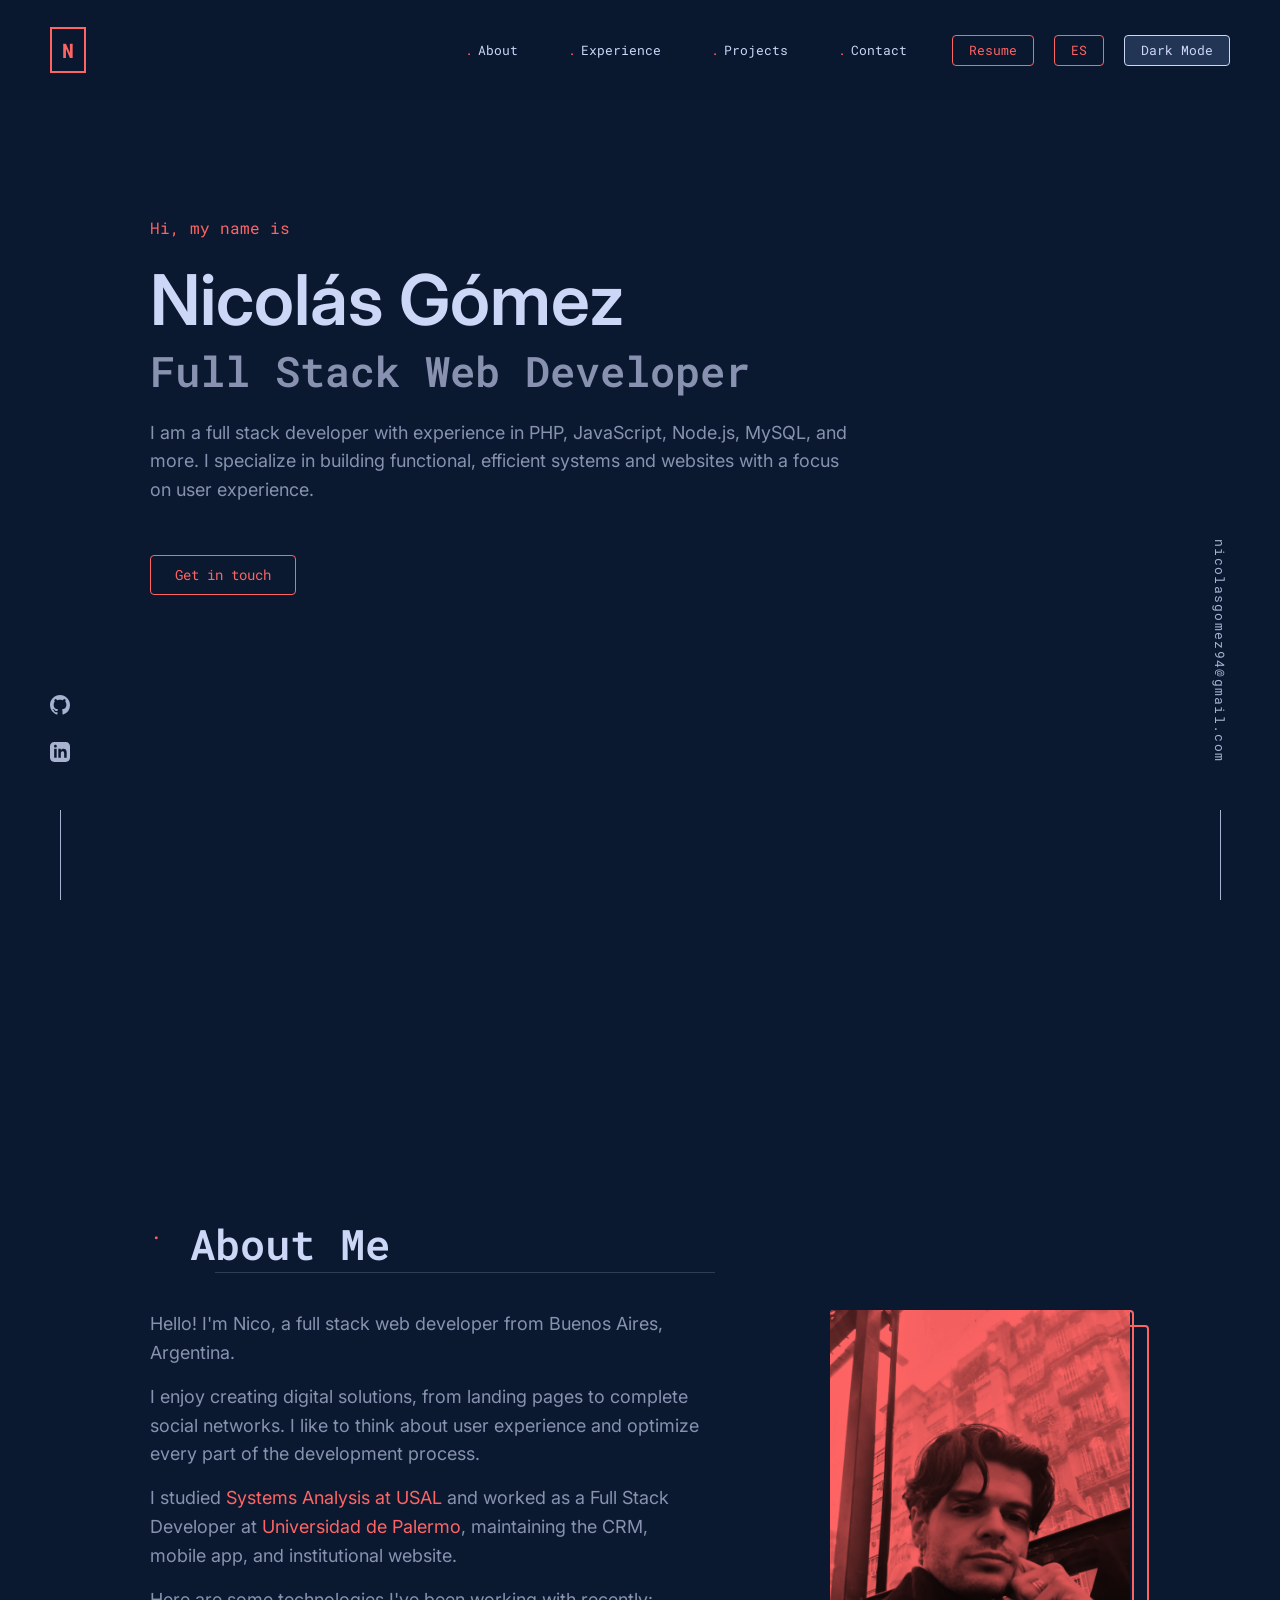
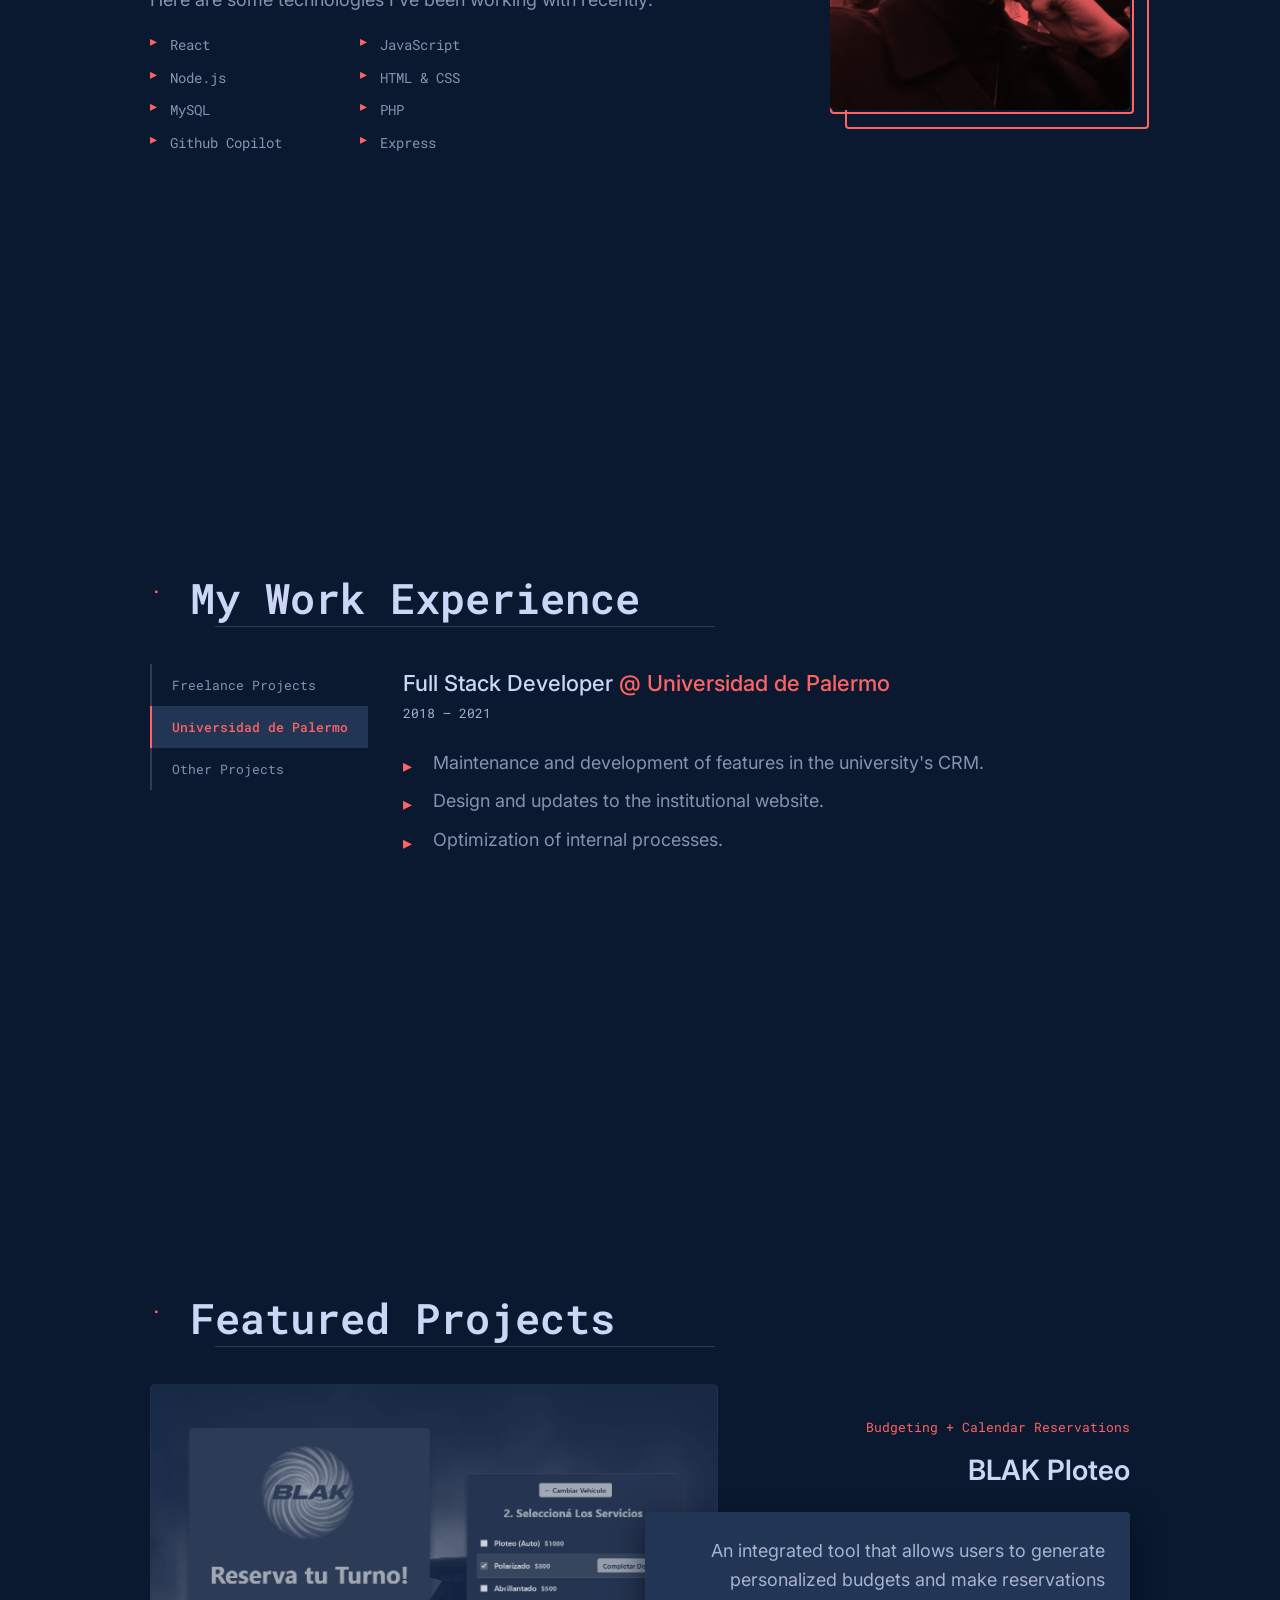
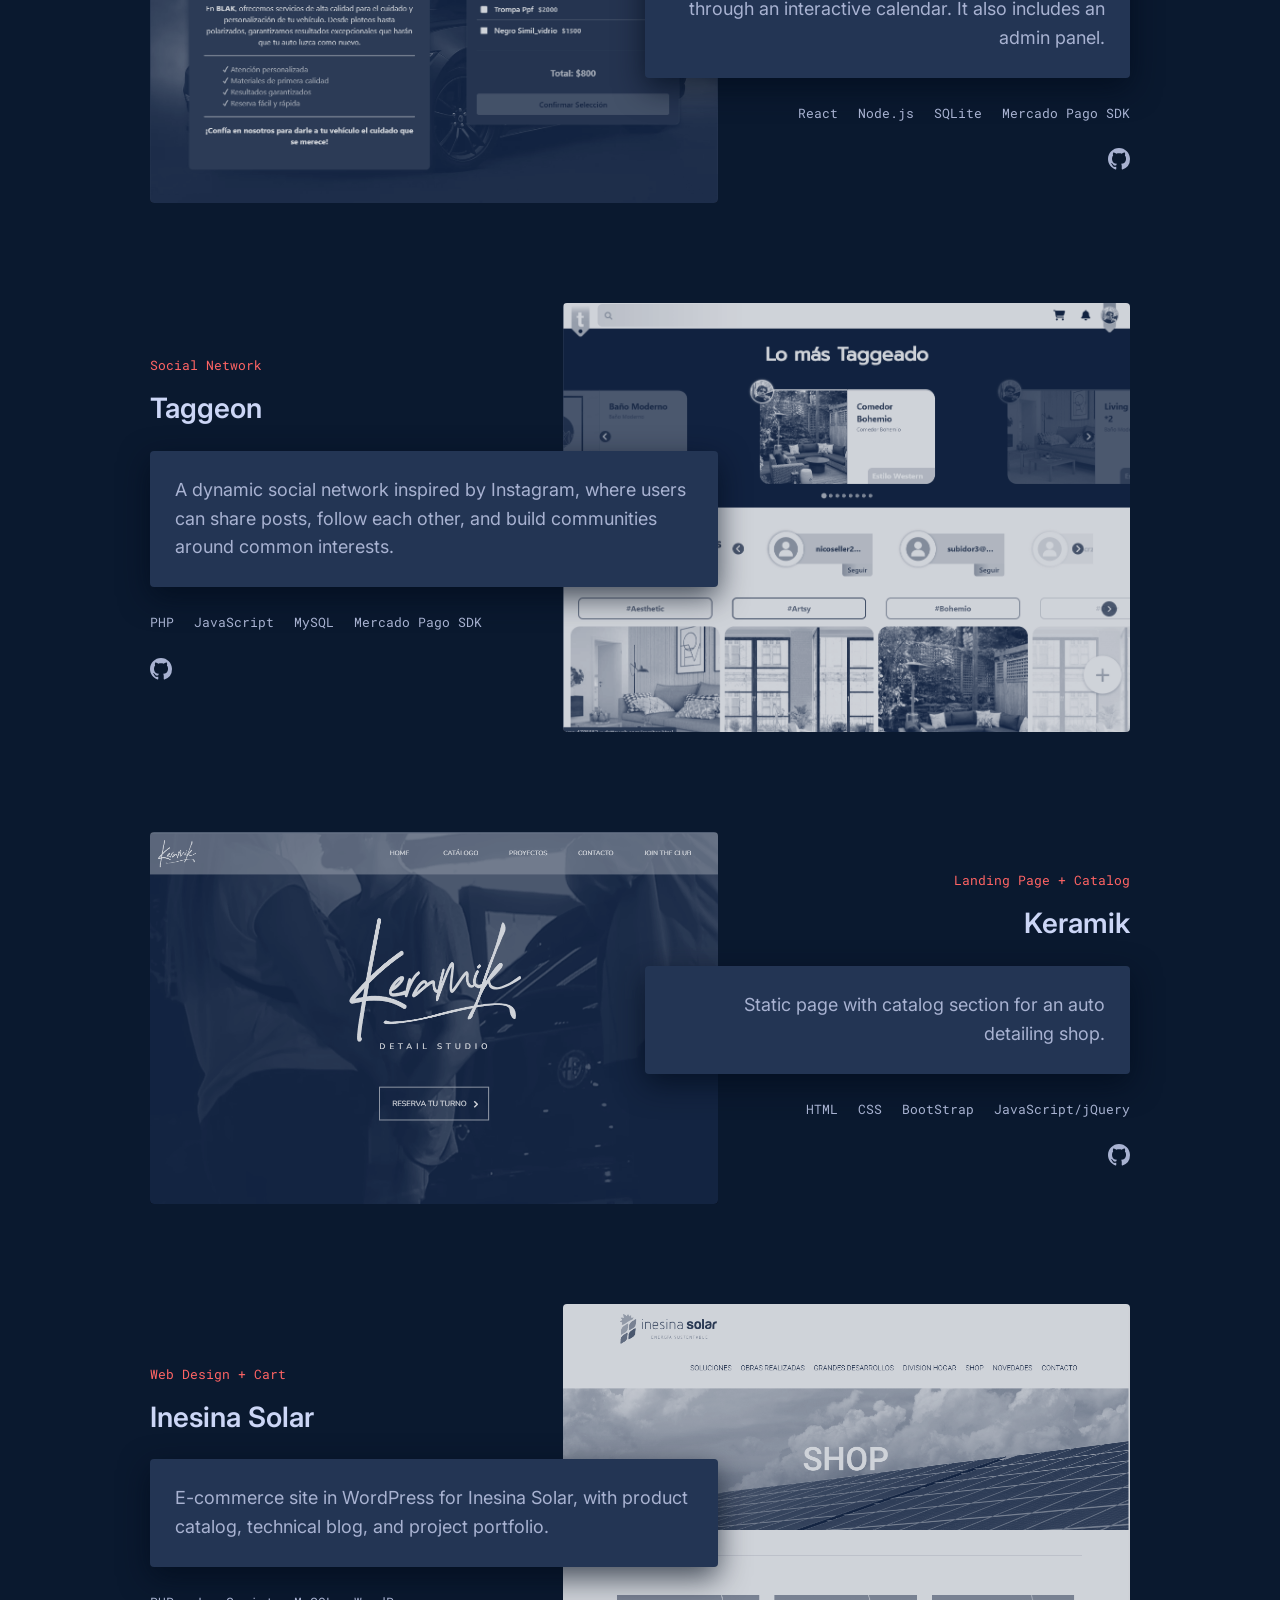
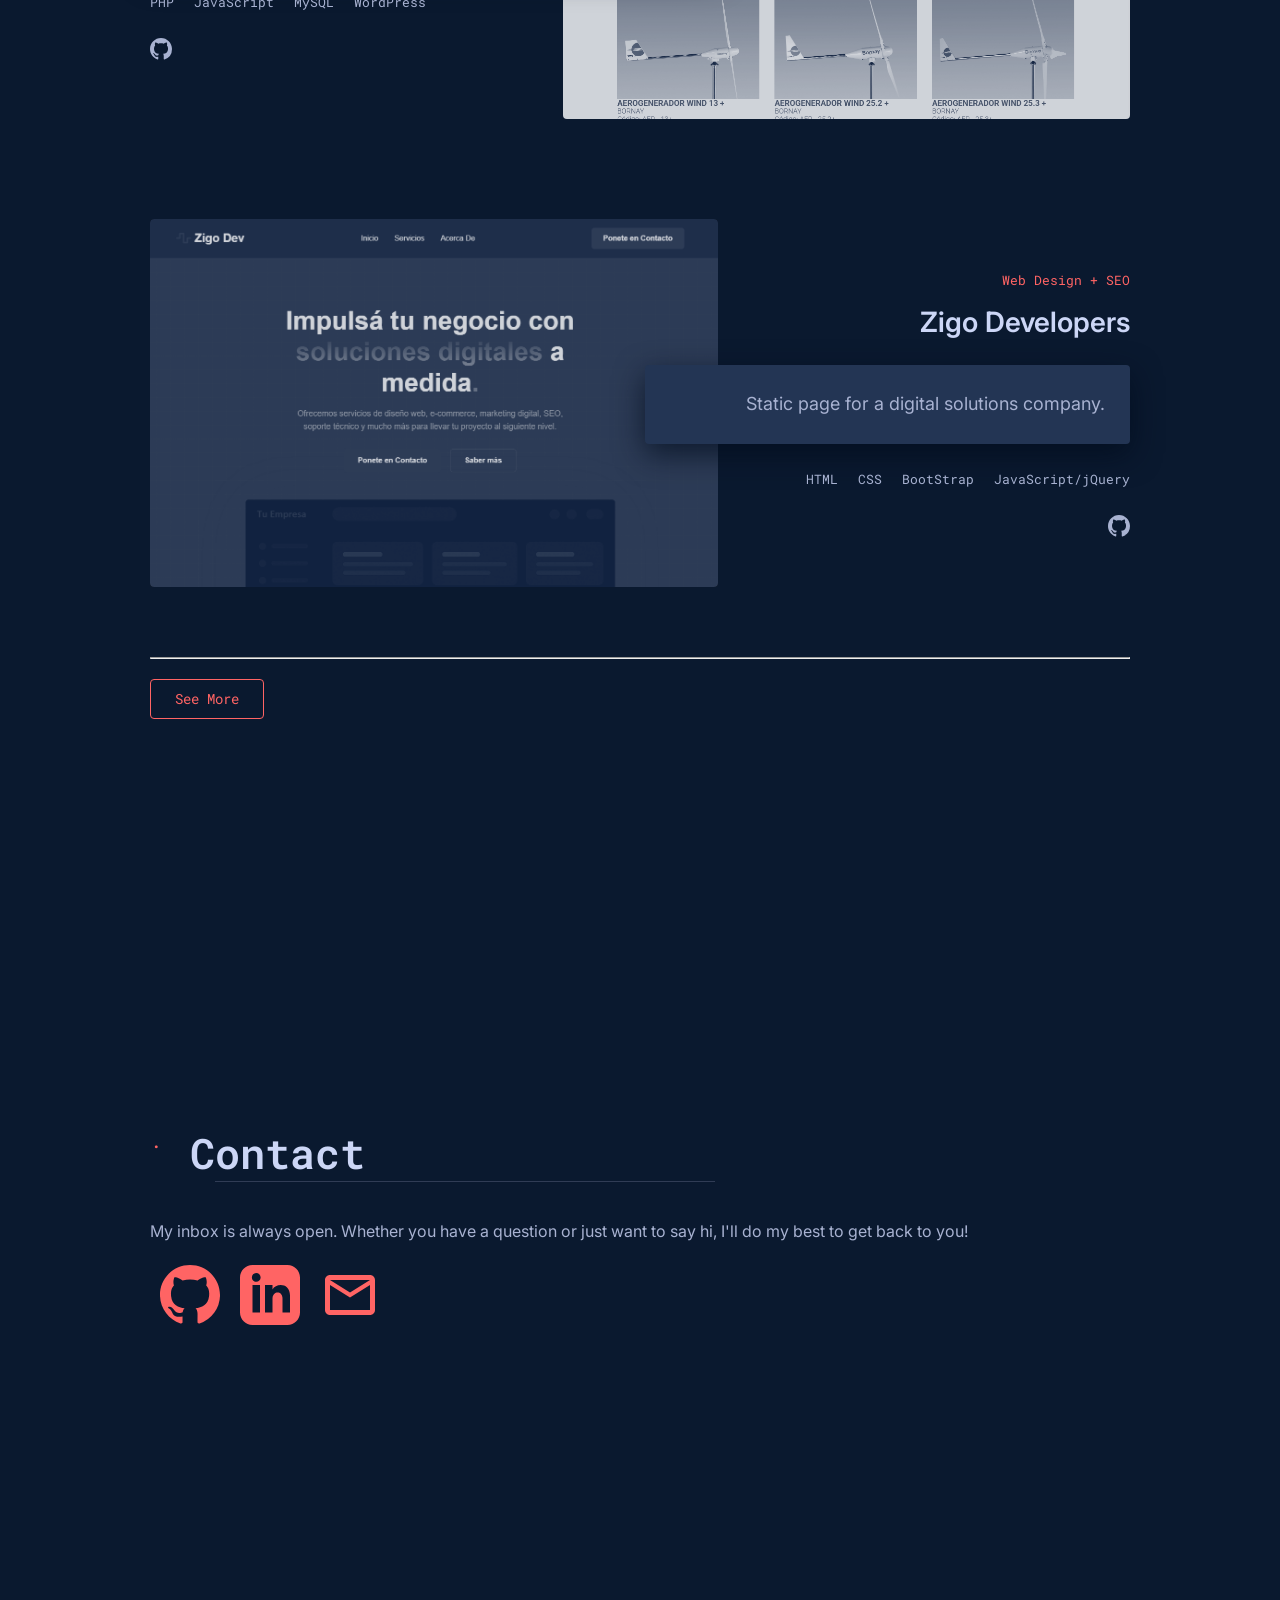
==== commit 5682e5b7: "cv y ultimos retoques" ====
--- a/index-en.html
+++ b/index-en.html
@@ -24,7 +24,7 @@
                 <li><a href="#work">Projects</a></li>
                 <li><a href="#contact">Contact</a></li>
             </ul>
-            <a href="/resume.pdf" target="_blank" rel="noopener noreferrer" class="button resume-button">Resume</a>
+            <a href="cv/cv_en.pdf" target="_blank" rel="noopener noreferrer" class="button resume-button">Resume</a>
             <a href="index.html" rel="noopener noreferrer" class="button resume-button lang-button">ES</a>
             <button id="theme-toggle" class="button theme-toggle-button">Dark Mode</button>
         </nav>
@@ -49,7 +49,7 @@
                 <li><a href="#contact">Contact</a></li>
              </ul>
             <div class="btn-mobile-otros">
-                <a href="/resume.pdf" target="_blank" rel="noopener noreferrer" class="button resume-button">Resume</a>
+                <a href="cv/cv_en.pdf" target="_blank" rel="noopener noreferrer" class="button resume-button">Resume</a>
                 <a href="index.html" rel="noopener noreferrer" class="button resume-button lang-button">ES</a>
                 <button id="mobile-theme-toggle" class="button theme-toggle-button">Dark Mode</button>
             </div>
@@ -79,7 +79,7 @@
             <h1 class="name">Nicolás Gómez</h1>
             <h2 class="tagline">Full Stack Web Developer</h2>
             <p>I am a full stack developer with experience in PHP, JavaScript, Node.js, MySQL, and more. I specialize in building functional, efficient systems and websites with a focus on user experience.</p>
-            <a href="mailto:nico@example.com" class="button contact-button">Get in touch</a>
+            <a href="mailto:nicolasgomez94@gmail.com" class="button contact-button">Get in touch</a>
         </section>
         
         <section id="about" style="margin-top: 200px;">
@@ -127,7 +127,7 @@
                 <div class="tab-panels">
                     <div id="panel-0" role="tabpanel" tabindex="0" aria-labelledby="tab-0" class="tab-panel" hidden>
                         <h3><span>Full Stack Developer</span> <span class="company"> Freelance</span></h3>
-                        <p class="date">2017 — Present</p>
+                        <p class="date">2021 — 2024</p>
                         <ul>
                             <li>Design and development of websites for businesses like GG Apartments and Keramik.</li>
                             <li>Creation of custom social networks with advanced features (Taggeon).</li>
@@ -136,7 +136,7 @@
                     </div>
                     <div id="panel-1" role="tabpanel" tabindex="0" aria-labelledby="tab-1" class="tab-panel active">
                         <h3><span>Full Stack Developer</span> <span class="company"> Universidad de Palermo</span></h3>
-                        <p class="date">2019 — 2022</p>
+                        <p class="date">2018 — 2021</p>
                         <ul>
                             <li>Maintenance and development of features in the university's CRM.</li>
                             <li>Design and updates to the institutional website.</li>
@@ -145,16 +145,15 @@
                     </div>
                     <div id="panel-2" role="tabpanel" tabindex="0" aria-labelledby="tab-2" class="tab-panel">
                         <h3><span>Other Projects/Businesses</span></h3>
+                        <p class="date">2021 — 2024</p>
                         <ul>
                             <li>
                                 <strong>Keramik</strong>, Auto detailing shop<br>
                                 Project management, digital strategy, and system development<br>
-                                <span class="date">2021-2023</span>
                             </li>
                             <li>
                                 <strong>G&G Apartments</strong>, Subletting of temporary rental properties<br>
                                 Project management, digital strategy, and system development<br>
-                                <span class="date">2022-2024</span>
                             </li>
                         </ul>
                     </div>
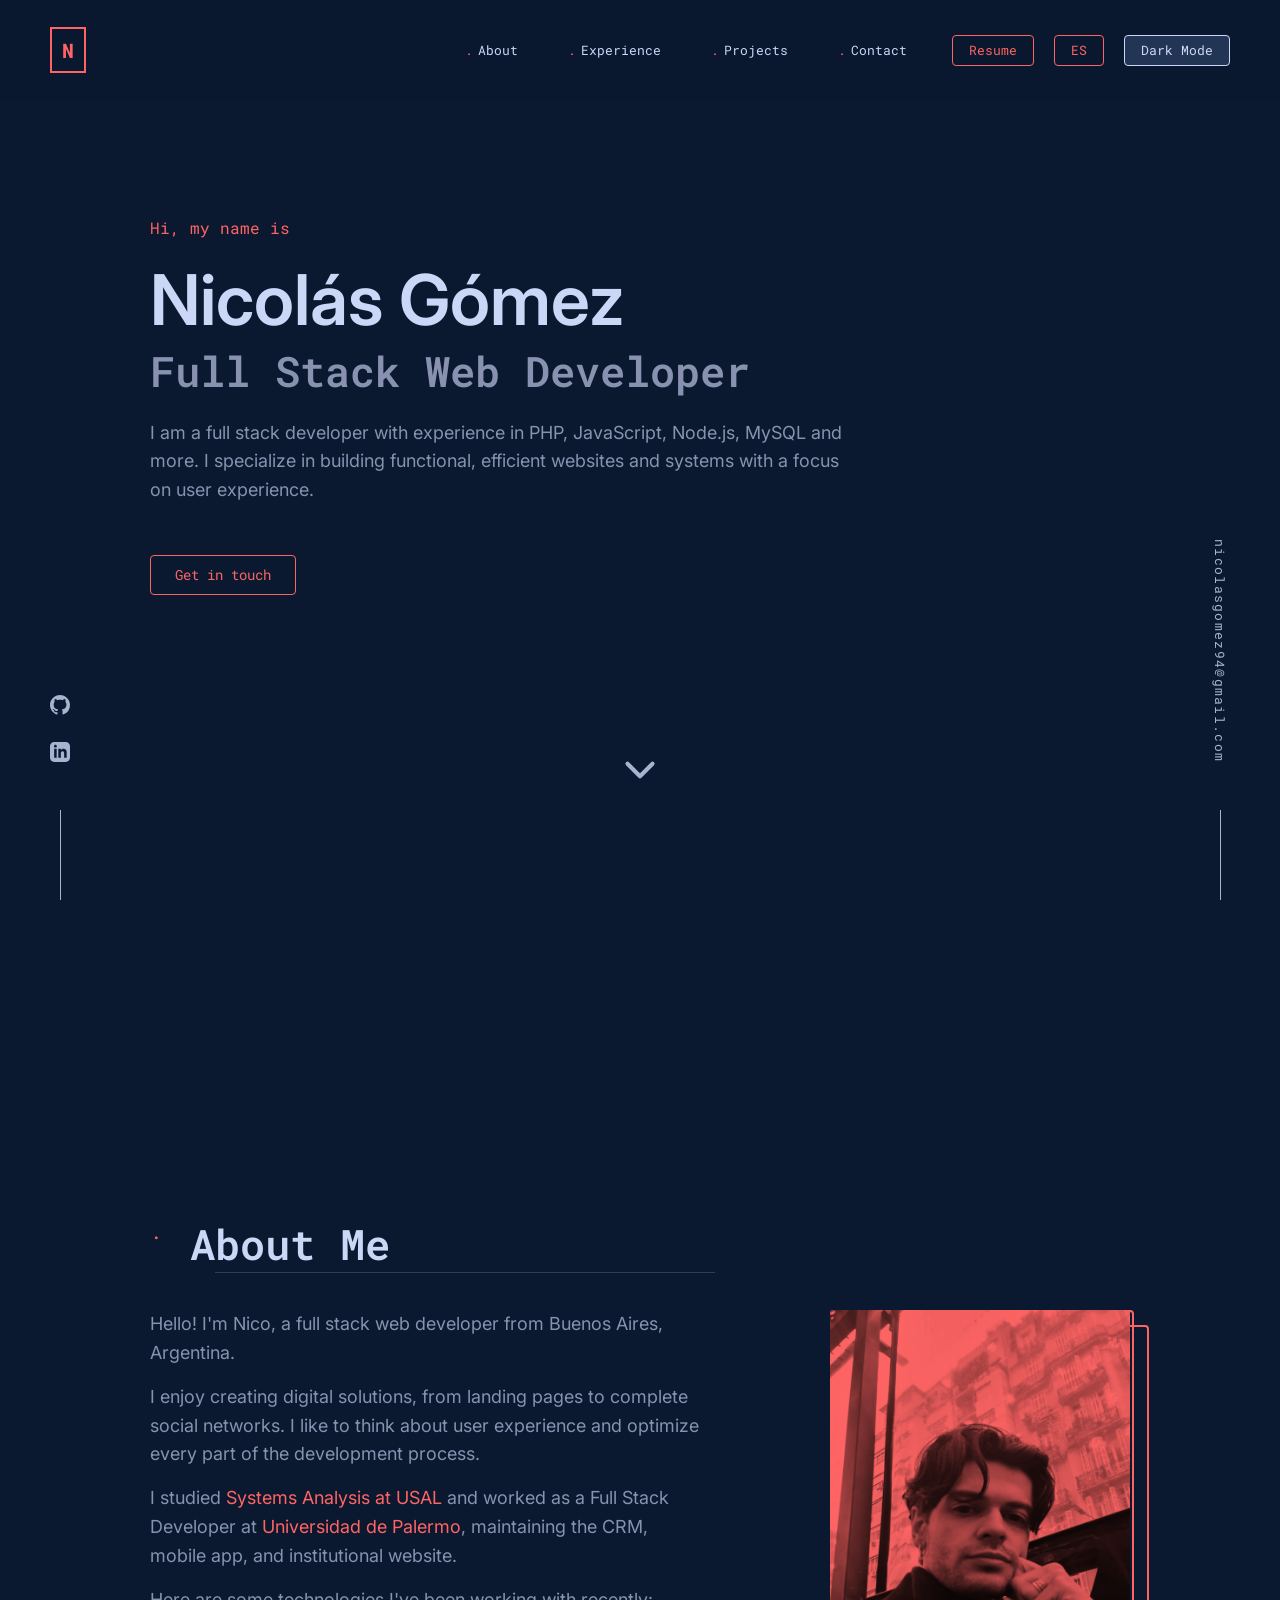
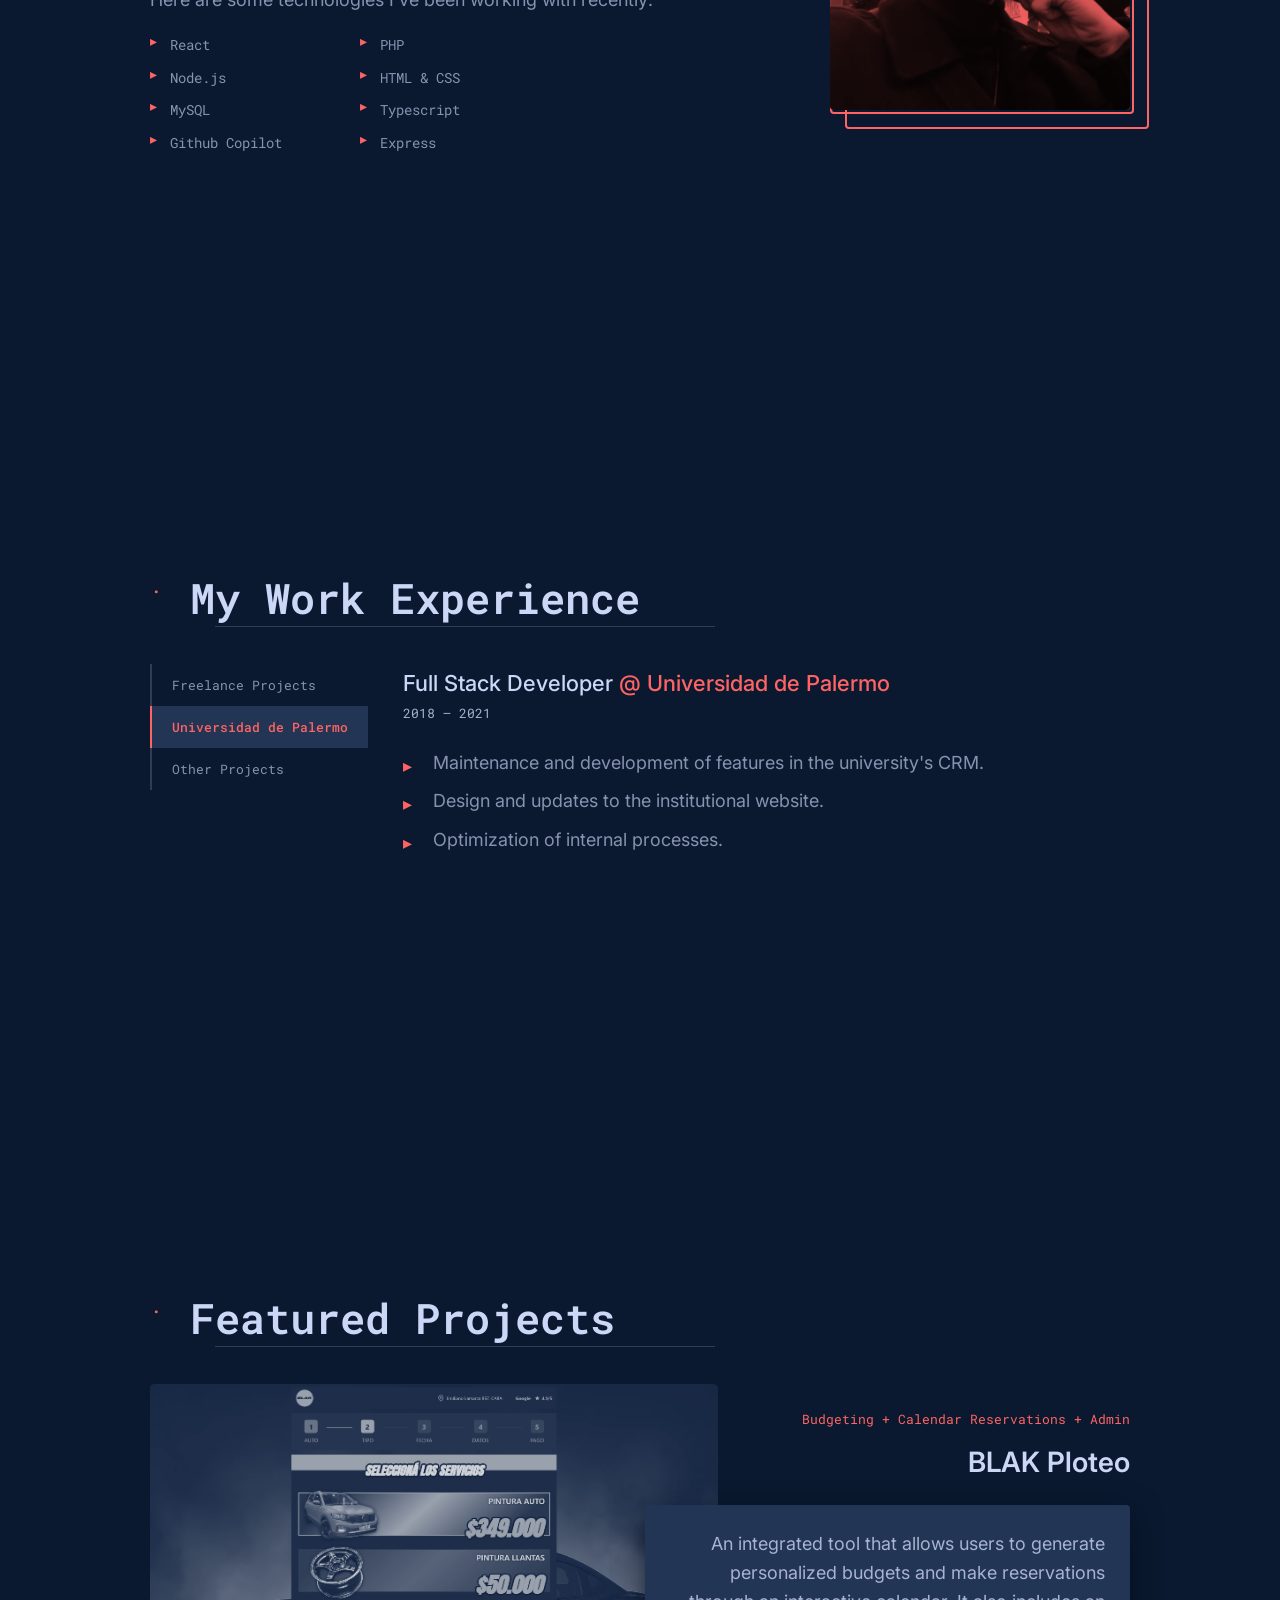
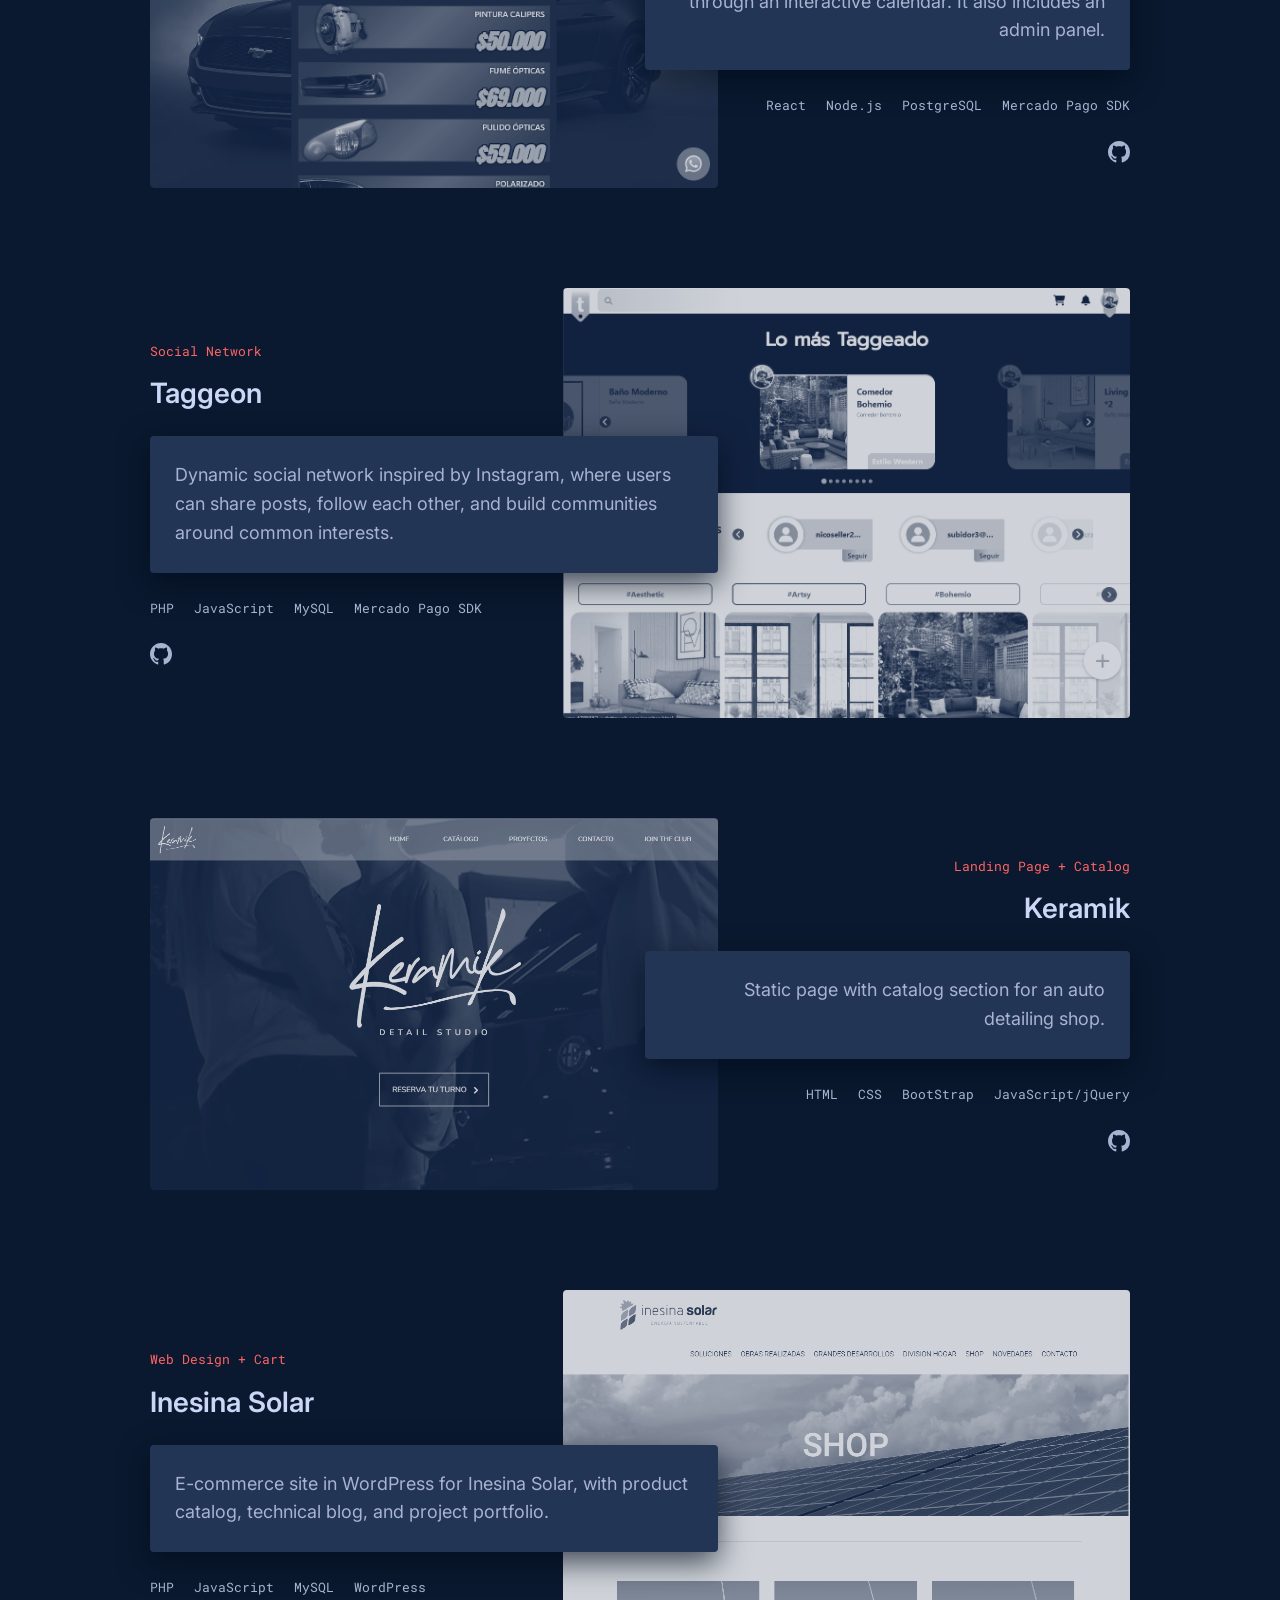
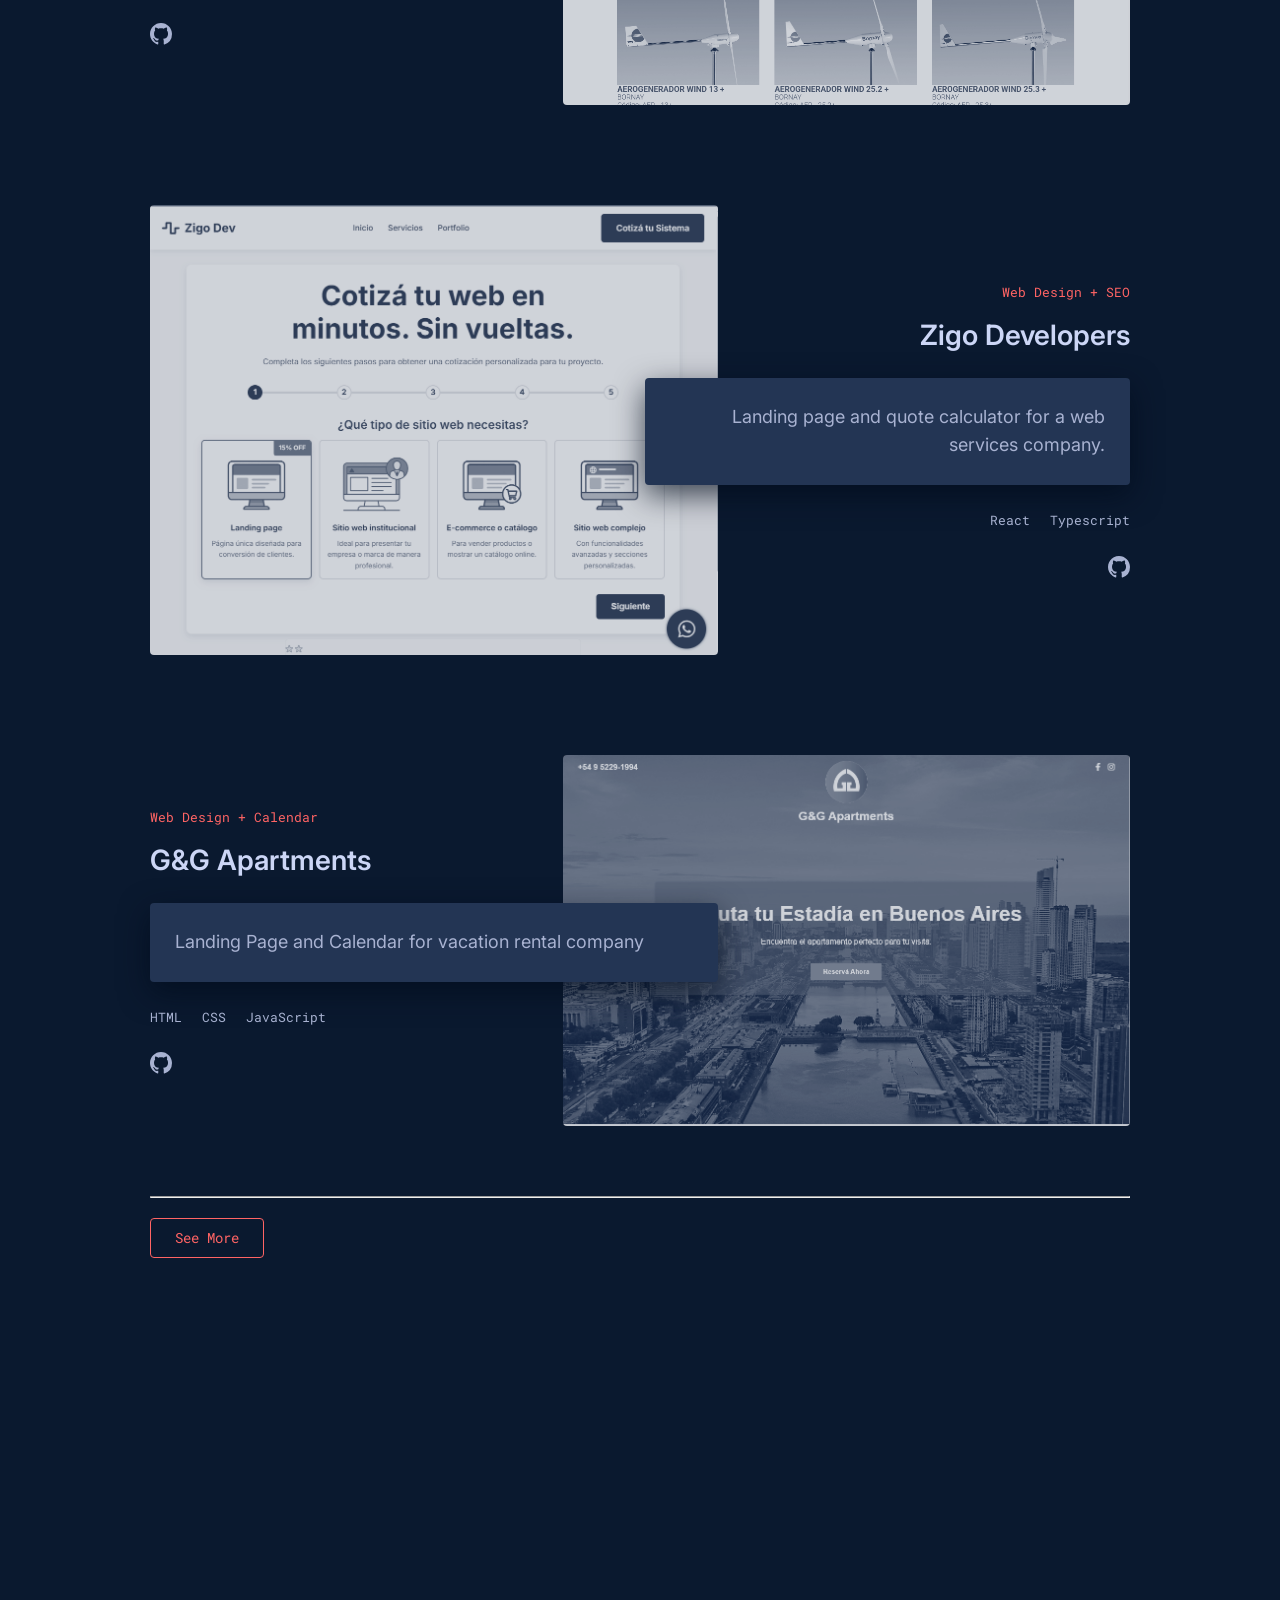
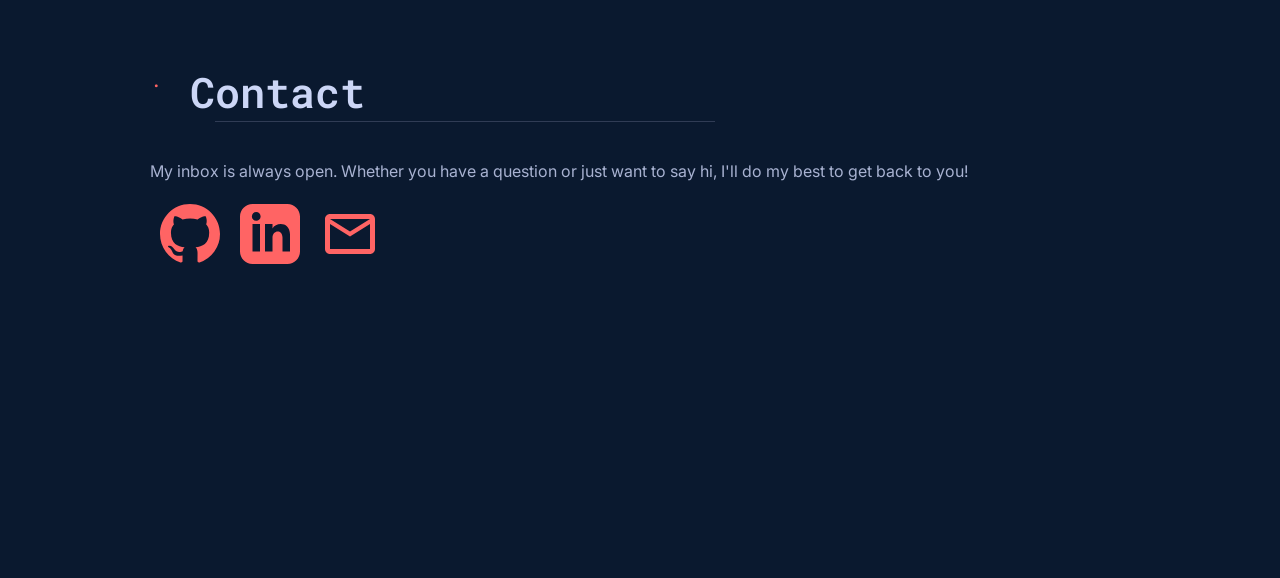
==== commit 39894920: "cambios mobile y nuevas paginas" ====
--- a/index-en.html
+++ b/index-en.html
@@ -4,7 +4,7 @@
     <meta charset="UTF-8">
     <meta name="viewport" content="width=device-width, initial-scale=1.0">
     <title>Nicolás Gómez - Full Stack Developer</title>
-    <link rel="stylesheet" href="css/styles.css">
+    <link rel="stylesheet" type="text/css" href="css/styles.css">
     <link rel="preconnect" href="https://fonts.googleapis.com">
     <link rel="preconnect" href="https://fonts.gstatic.com" crossorigin>
     <link rel="icon" type="image/png" href="img/favicon2.png">
@@ -78,8 +78,17 @@
             <p class="greeting">Hi, my name is</p>
             <h1 class="name">Nicolás Gómez</h1>
             <h2 class="tagline">Full Stack Web Developer</h2>
-            <p>I am a full stack developer with experience in PHP, JavaScript, Node.js, MySQL, and more. I specialize in building functional, efficient systems and websites with a focus on user experience.</p>
-            <a href="mailto:nicolasgomez94@gmail.com" class="button contact-button">Get in touch</a>
+            <p>I am a full stack developer with experience in PHP, JavaScript, Node.js, MySQL and more. I specialize in building functional, efficient websites and systems with a focus on user experience.</p>
+            <a href="#contact" class="button contact-button">Get in touch</a>
+
+            <!-- Botón de desplazamiento -->
+            <div class="scroll-down-container">
+                <a href="#about" class="scroll-down-button" aria-label="Desplazarse hacia abajo">
+                    <svg xmlns="http://www.w3.org/2000/svg" width="50" height="50" viewBox="0 0 24 24" fill="none" stroke="currentColor" stroke-width="2" stroke-linecap="round" stroke-linejoin="round">
+                        <polyline points="6 9 12 15 18 9"></polyline>
+                    </svg>
+                </a>
+            </div>
         </section>
         
         <section id="about" style="margin-top: 200px;">
@@ -92,11 +101,11 @@
                     <p>Here are some technologies I've been working with recently:</p>
                     <ul class="skills-list">
                         <li>React</li>
-                        <li>JavaScript</li>
+                        <li>PHP</li>
                         <li>Node.js</li>
                         <li>HTML & CSS</li>
                         <li>MySQL</li>
-                        <li>PHP</li>
+                        <li>Typescript</li>
                         <li>Github Copilot</li>
                         <li>Express</li>
                     </ul>
@@ -169,26 +178,26 @@
                 <li class="project">
                     <div class="project-content">
                         <div>
-                            <p class="project-overline">Budgeting + Calendar Reservations</p>
-                            <h3 class="project-title"><a href="https://blak-frontend.onrender.com/">BLAK Ploteo</a></h3>
+                            <p class="project-overline">Budgeting + Calendar Reservations + Admin</p>
+                            <h3 class="project-title"><a href="https://blak.com.ar">BLAK Ploteo</a></h3>
                             <div class="project-description">
                                 <p>An integrated tool that allows users to generate personalized budgets and make reservations through an interactive calendar. It also includes an admin panel.</p>
                             </div>
                             <ul class="project-tech-list">
                                 <li>React</li>
                                 <li>Node.js</li>
-                                <li>SQLite</li>
+                                <li>PostgreSQL</li>
                                 <li>Mercado Pago SDK</li>
                             </ul>
                             <div class="project-links">
-                                <a href="#" aria-label="GitHub Link" target="_blank" rel="noopener noreferrer">
+                                <a href="https://github.com/nicogomez94" aria-label="GitHub Link" target="_blank" rel="noopener noreferrer">
                                     <svg xmlns="http://www.w3.org/2000/svg" viewBox="0 0 16 16" fill="currentColor" width="22" height="22"><path d="M8 0C3.58 0 0 3.58 0 8c0 3.54 2.29 6.53 5.47 7.59.4.07.55-.17.55-.38 0-.19-.01-.82-.01-1.49-2.01.37-2.53-.49-2.69-.94-.09-.23-.48-.94-.82-1.13-.28-.15-.68-.52-.01-.53.63-.01 1.08.58 1.23.82.72 1.21 1.87.87 2.33.66.07-.52.28-.87.51-1.07-1.78-.2-3.64-.89-3.64-3.95 0-.87.31-1.59.82-2.15-.08-.2-.36-1.02.08-2.12 0 0 .67-.21 2.2.82.64-.18 1.32-.27 2-.27.68 0 1.36.09 2 .27 1.53-1.04 2.2-.82 2.2-.82.44 1.1.16 1.92.08 2.12.51.56.82 1.27.82 2.15 0 3.07-1.87 3.75-3.65 3.95.29.25.54.73.54 1.48 0 1.07-.01 1.93-.01 2.2 0 .21.15.46.55.38A8.013 8.013 0 0 0 16 8c0-4.42-3.58-8-8-8z"/></svg>
                                 </a>
                                 </div>
                         </div>
                     </div>
                     <div class="project-image">
-                         <a href="https://blak-frontend.onrender.com/">
+                         <a href="https://blak.com.ar">
                             <img src="img/blak.png" alt="AssignmentHub Screenshot">
                          </a>
                     </div>
@@ -200,7 +209,7 @@
                             <p class="project-overline">Social Network</p>
                             <h3 class="project-title"><a href="http://vps-4785552-x.dattaweb.com/">Taggeon</a></h3>
                             <div class="project-description">
-                                <p>A dynamic social network inspired by Instagram, where users can share posts, follow each other, and build communities around common interests.</p>
+                                <p>Dynamic social network inspired by Instagram, where users can share posts, follow each other, and build communities around common interests.</p>
                             </div>
                             <ul class="project-tech-list">
                                 <li>PHP</li>
@@ -209,7 +218,7 @@
                                 <li>Mercado Pago SDK</li>
                             </ul>
                             <div class="project-links">
-                                <a href="#" aria-label="GitHub Link" target="_blank" rel="noopener noreferrer">
+                                <a href="https://github.com/nicogomez94" aria-label="GitHub Link" target="_blank" rel="noopener noreferrer">
                                      <svg xmlns="http://www.w3.org/2000/svg" viewBox="0 0 16 16" fill="currentColor" width="22" height="22"><path d="M8 0C3.58 0 0 3.58 0 8c0 3.54 2.29 6.53 5.47 7.59.4.07.55-.17.55-.38 0-.19-.01-.82-.01-1.49-2.01.37-2.53-.49-2.69-.94-.09-.23-.48-.94-.82-1.13-.28-.15-.68-.52-.01-.53.63-.01 1.08.58 1.23.82.72 1.21 1.87.87 2.33.66.07-.52.28-.87.51-1.07-1.78-.2-3.64-.89-3.64-3.95 0-.87.31-1.59.82-2.15-.08-.2-.36-1.02.08-2.12 0 0 .67-.21 2.2.82.64-.18 1.32-.27 2-.27.68 0 1.36.09 2 .27 1.53-1.04 2.2-.82 2.2-.82.44 1.1.16 1.92.08 2.12.51.56.82 1.27.82 2.15 0 3.07-1.87 3.75-3.65 3.95.29.25.54.73.54 1.48 0 1.07-.01 1.93-.01 2.2 0 .21.15.46.55.38A8.013 8.013 0 0 0 16 8c0-4.42-3.58-8-8-8z"/></svg>
                                 </a>
                             </div>
@@ -236,7 +245,7 @@
                                 <li>JavaScript/jQuery</li>
                             </ul>
                             <div class="project-links">
-                                <a href="#" aria-label="GitHub Link" target="_blank" rel="noopener noreferrer">
+                                <a href="https://github.com/nicogomez94" aria-label="GitHub Link" target="_blank" rel="noopener noreferrer">
                                      <svg xmlns="http://www.w3.org/2000/svg" viewBox="0 0 16 16" fill="currentColor" width="22" height="22"><path d="M8 0C3.58 0 0 3.58 0 8c0 3.54 2.29 6.53 5.47 7.59.4.07.55-.17.55-.38 0-.19-.01-.82-.01-1.49-2.01.37-2.53-.49-2.69-.94-.09-.23-.48-.94-.82-1.13-.28-.15-.68-.52-.01-.53.63-.01 1.08.58 1.23.82.72 1.21 1.87.87 2.33.66.07-.52.28-.87.51-1.07-1.78-.2-3.64-.89-3.64-3.95 0-.87.31-1.59.82-2.15-.08-.2-.36-1.02.08-2.12 0 0 .67-.21 2.2.82.64-.18 1.32-.27 2-.27.68 0 1.36.09 2 .27 1.53-1.04 2.2-.82 2.2-.82.44 1.1.16 1.92.08 2.12.51.56.82 1.27.82 2.15 0 3.07-1.87 3.75-3.65 3.95.29.25.54.73.54 1.48 0 1.07-.01 1.93-.01 2.2 0 .21.15.46.55.38A8.013 8.013 0 0 0 16 8c0-4.42-3.58-8-8-8z"/></svg>
                                 </a>
                             </div>
@@ -263,7 +272,7 @@
                                 <li>WordPress</li>
                             </ul>
                             <div class="project-links">
-                                <a href="#" aria-label="GitHub Link" target="_blank" rel="noopener noreferrer">
+                                <a href="https://github.com/nicogomez94" aria-label="GitHub Link" target="_blank" rel="noopener noreferrer">
                                      <svg xmlns="http://www.w3.org/2000/svg" viewBox="0 0 16 16" fill="currentColor" width="22" height="22"><path d="M8 0C3.58 0 0 3.58 0 8c0 3.54 2.29 6.53 5.47 7.59.4.07.55-.17.55-.38 0-.19-.01-.82-.01-1.49-2.01.37-2.53-.49-2.69-.94-.09-.23-.48-.94-.82-1.13-.28-.15-.68-.52-.01-.53.63-.01 1.08.58 1.23.82.72 1.21 1.87.87 2.33.66.07-.52.28-.87.51-1.07-1.78-.2-3.64-.89-3.64-3.95 0-.87.31-1.59.82-2.15-.08-.2-.36-1.02.08-2.12 0 0 .67-.21 2.2.82.64-.18 1.32-.27 2-.27.68 0 1.36.09 2 .27 1.53-1.04 2.2-.82 2.2-.82.44 1.1.16 1.92.08 2.12.51.56.82 1.27.82 2.15 0 3.07-1.87 3.75-3.65 3.95.29.25.54.73.54 1.48 0 1.07-.01 1.93-.01 2.2 0 .21.15.46.55.38A8.013 8.013 0 0 0 16 8c0-4.42-3.58-8-8-8z"/></svg>
                                 </a>
                             </div>
@@ -281,24 +290,48 @@
                             <p class="project-overline">Web Design + SEO</p>
                             <h3 class="project-title"><a href="https://zigodev.onrender.com/index.html">Zigo Developers</a></h3>
                             <div class="project-description">
-                                <p>Static page for a digital solutions company.</p>
+                                <p>Landing page and quote calculator for a web services company.</p>
+                            </div>
+                            <ul class="project-tech-list">
+                                <li>React</li>
+                                <li>Typescript</li>
+                            </ul>
+                            <div class="project-links">
+                                <a href="https://github.com/nicogomez94" aria-label="GitHub Link" target="_blank" rel="noopener noreferrer">
+                                     <svg xmlns="http://www.w3.org/2000/svg" viewBox="0 0 16 16" fill="currentColor" width="22" height="22"><path d="M8 0C3.58 0 0 3.58 0 8c0 3.54 2.29 6.53 5.47 7.59.4.07.55-.17.55-.38 0-.19-.01-.82-.01-1.49-2.01.37-2.53-.49-2.69-.94-.09-.23-.48-.94-.82-1.13-.28-.15-.68-.52-.01-.53.63-.01 1.08.58 1.23.82.72 1.21 1.87.87 2.33.66.07-.52.28-.87.51-1.07-1.78-.2-3.64-.89-3.64-3.95 0-.87.31-1.59.82-2.15-.08-.2-.36-1.02.08-2.12 0 0 .67-.21 2.2.82.64-.18 1.32-.27 2-.27.68 0 1.36.09 2 .27 1.53-1.04 2.2-.82 2.2-.82.44 1.1.16 1.92.08 2.12.51.56.82 1.27.82 2.15 0 3.07-1.87 3.75-3.65 3.95.29.25.54.73.54 1.48 0 1.07-.01 1.93-.01 2.2 0 .21.15.46.55.38A8.013 8.013 0 0 0 16 8c0-4.42-3.58-8-8-8z"/></svg>
+                                </a>
+                            </div>
+                        </div>
+                    </div>
+                    <div class="project-image">
+                        <a href="https://zigodev.com.ar">
+                            <img src="img/zigo.png" alt="Quiz App Screenshot">
+                        </a>
+                    </div>
+                </li>
+                <li class="project">
+                    <div class="project-content">
+                        <div>
+                            <p class="project-overline">Web Design + Calendar</p>
+                            <h3 class="project-title"><a href="https://ggapartments.com.ar">G&G Apartments</a></h3>
+                            <div class="project-description">
+                                <p>Landing Page and Calendar for vacation rental company</p>
                             </div>
                             <ul class="project-tech-list">
                                 <li>HTML</li>
                                 <li>CSS</li>
-                                <li>BootStrap</li>
-                                <li>JavaScript/jQuery</li>
-                            </ul>
-                            <div class="project-links">
-                                <a href="#" aria-label="GitHub Link" target="_blank" rel="noopener noreferrer">
-                                     <svg xmlns="http://www.w3.org/2000/svg" viewBox="0 0 16 16" fill="currentColor" width="22" height="22"><path d="M8 0C3.58 0 0 3.58 0 8c0 3.54 2.29 6.53 5.47 7.59.4.07.55-.17.55-.38 0-.19-.01-.82-.01-1.49-2.01.37-2.53-.49-2.69-.94-.09-.23-.48-.94-.82-1.13-.28-.15-.68-.52-.01-.53.63-.01 1.08.58 1.23.82.72 1.21 1.87.87 2.33.66.07-.52.28-.87.51-1.07-1.78-.2-3.64-.89-3.64-3.95 0-.87.31-1.59.82-2.15-.08-.2-.36-1.02.08-2.12 0 0 .67-.21 2.2.82.64-.18 1.32-.27 2-.27.68 0 1.36.09 2 .27 1.53-1.04 2.2-.82 2.2-.82.44 1.1.16 1.92.08 2.12.51.56.82 1.27.82 2.15 0 3.07-1.87 3.75-3.65 3.95.29.25.54.73.54 1.48 0 1.07-.01 1.93-.01 2.2 0 .21.15.46.55.38A8.013 8.013 0 0 0 16 8c0-4.42-3.58-8-8-8z"/></svg>
-                                </a>
-                            </div>
-                        </div>
-                    </div>
-                    <div class="project-image">
-                        <a href="https://zigodev.onrender.com/index.html">
-                            <img src="img/zigo.png" alt="Quiz App Screenshot">
+                                <li>JavaScript</li>
+                            </ul>
+                            <div class="project-links">
+                                <a href="https://github.com/nicogomez94" aria-label="GitHub Link" target="_blank" rel="noopener noreferrer">
+                                     <svg xmlns="http://www.w3.org/2000/svg" viewBox="0 0 16 16" fill="currentColor" width="22" height="22"><path d="M8 0C3.58 0 0 3.58 0 8c0 3.54 2.29 6.53 5.47 7.59.4.07.55-.17.55-.38 0-.19-.01-.82-.01-1.49-2.01.37-2.53-.49-2.69-.94-.09-.23-.48-.94-.82-1.13-.28-.15-.68-.52-.01-.53.63-.01 1.08.58 1.23.82.72 1.21 1.87.87 2.33.66.07-.52.28-.87.51-1.07-1.78-.2-3.64-.89-3.64-3.95 0-.87.31-1.59.82-2.15-.08-.2-.36-1.02.08-2.12 0 0 .67-.21 2.2.82.64-.18 1.32-.27 2-.27.68 0 1.36.09 2 .27 1.53-1.04 2.2-.82 2.2-.82.44 1.1.16 1.92.08 2.12.51.56.82 1.27.82 2.15 0 3.07-1.87 3.75-3.65 3.95.29.25.54.73.54 1.48 0 1.07-.01 1.93-.01 2.2 0 .21.15.46.55.38A8.013 8.013 0 0 0 16 8c0-4.42-3.58-8-8-8z"/></svg>
+                                </a>
+                            </div>
+                        </div>
+                    </div>
+                    <div class="project-image">
+                        <a href="https://ggapartments.com.ar">
+                            <img src="img/gg.png" alt="Quiz App Screenshot">
                         </a>
                     </div>
                 </li>
@@ -311,7 +344,7 @@
             <h2>Contact</h2>
             <p>My inbox is always open. Whether you have a question or just want to say hi, I'll do my best to get back to you!</p>
             <!-- Social media buttons -->
-            <div class="social-buttons" style="margin-top: 20px; display: flex; gap: 20px; margin-left: 10px;">
+            <div class="social-buttons">
                 <a href="https://github.com/nicogomez94" target="_blank" rel="noopener noreferrer" aria-label="GitHub">
                     <svg xmlns="http://www.w3.org/2000/svg" viewBox="0 0 16 16" fill="currentColor" width="60" height="60">
                         <path d="M8 0C3.58 0 0 3.58 0 8c0 3.54 2.29 6.53 5.47 7.59.4.07.55-.17.55-.38 0-.19-.01-.82-.01-1.49-2.01.37-2.53-.49-2.69-.94-.09-.23-.48-.94-.82-1.13-.28-.15-.68-.52-.01-.53.63-.01 1.08.58 1.23.82.72 1.21 1.87.87 2.33.66.07-.52.28-.87.51-1.07-1.78-.2-3.64-.89-3.64-3.95 0-.87.31-1.59.82-2.15-.08-.2-.36-1.02.08-2.12 0 0 .67-.21 2.2.82.64-.18 1.32-.27 2-.27.68 0 1.36.09 2 .27 1.53-1.04 2.2-.82 2.2-.82.44 1.1.16 1.92.08 2.12.51.56.82 1.27.82 2.15 0 3.07-1.87 3.75-3.65 3.95.29.25.54.73.54 1.48 0 1.07-.01 1.93-.01 2.2 0 .21.15.46.55.38A8.013 8.013 0 0 0 16 8c0-4.42-3.58-8-8-8z"/>
--- a/css/styles.css
+++ b/css/styles.css
@@ -452,6 +452,7 @@
      justify-content: center;
      align-items: flex-start;
       scroll-margin-top: 0;
+    position: relative;
 }
 
 #hero .greeting {
@@ -782,7 +783,12 @@
     padding: 0;
     margin: 0;
 }
-
+.social-buttons{
+    margin-top: 20px; 
+    display: flex; 
+    gap: 20px; 
+    margin-left: 10px;
+}
 .project {
     display: grid;
     gap: 10px;
@@ -989,7 +995,14 @@
         border-radius: var(--border-radius); /* Opcional: Redondea el contenedor */
         overflow: hidden; /* Evita que la imagen se salga */
     }
-
+    #contact{
+        text-align: center;
+    }
+    .social-buttons {
+        justify-content: center;
+        text-align: center;
+        margin-left: 0;
+    }
     .project-image,
     .project:nth-of-type(odd) .project-image {
         /* Resetea propiedades de Grid */
@@ -1036,7 +1049,7 @@
         z-index: 2; /* Asegura que esté encima */
         padding: 40px 30px; /* Ajusta padding */
         text-align: left; /* Siempre alineado a la izquierda */
-        background-color: rgba(17, 34, 64, 0.9); /* Fondo semi-transparente oscuro para legibilidad */
+        background-color: rgba(17, 34, 64, 0.7); /* Fondo semi-transparente oscuro para legibilidad */
         /* Considera usar un color sólido si prefieres: background-color: var(--navy); */
         border-radius: 0; /* Sin borde redondeado aquí */
         min-height: 320px; /* Altura mínima para contener texto y dar espacio */
@@ -1177,7 +1190,7 @@
 
     }
 }
-@media (max-width: 480px) {
+@media (max-width: 333px) {
      #about .skills-list {
          grid-template-columns: 1fr; /* Una columna en pantallas muy pequeñas */
      }
@@ -1227,7 +1240,7 @@
      #hero h2 { font-size: 26px; }
      #hero p { font-size: var(--fz-sm); }
      .button { padding: 0.6rem 1.2rem; font-size: var(--fz-xs); }
-     section { padding: 60px 0; scroll-margin-top: var(--nav-scroll-height); }
+     section { padding: 60px 20px; scroll-margin-top: var(--nav-scroll-height); }
 }
 
 @media (max-width: 768px) {
@@ -1302,4 +1315,64 @@
 body.light-mode .button:hover {
     background-color: var(--green);
     color: var(--dark-navy);
+}
+
+/* CSS para el botón de desplazamiento */
+.scroll-down-container {
+    position: absolute;
+    bottom: 5px;
+    left: 50%;
+    transform: translateX(-50%);
+    display: flex;
+    flex-direction: column;
+    align-items: center;
+    animation: fadeInUp 2s ease forwards;
+    opacity: 0;
+}
+
+.scroll-down-button {
+    display: flex;
+    flex-direction: column;
+    align-items: center;
+    color: var(--text-color);
+    text-decoration: none;
+    transition: transform 0.3s ease;
+    padding: 10px;
+}
+
+.scroll-down-button:hover {
+    transform: translateY(5px);
+}
+
+.scroll-text {
+    font-size: 14px;
+    margin-bottom: 8px;
+    font-weight: 500;
+}
+
+.scroll-down-button svg {
+    animation: bounce 2s infinite;
+}
+
+@keyframes bounce {
+    0%, 20%, 50%, 80%, 100% {
+        transform: translateY(0);
+    }
+    40% {
+        transform: translateY(-10px);
+    }
+    60% {
+        transform: translateY(-5px);
+    }
+}
+
+@keyframes fadeInUp {
+    from {
+        opacity: 0;
+        transform: translate(-50%, 20px);
+    }
+    to {
+        opacity: 1;
+        transform: translate(-50%, 0);
+    }
 }
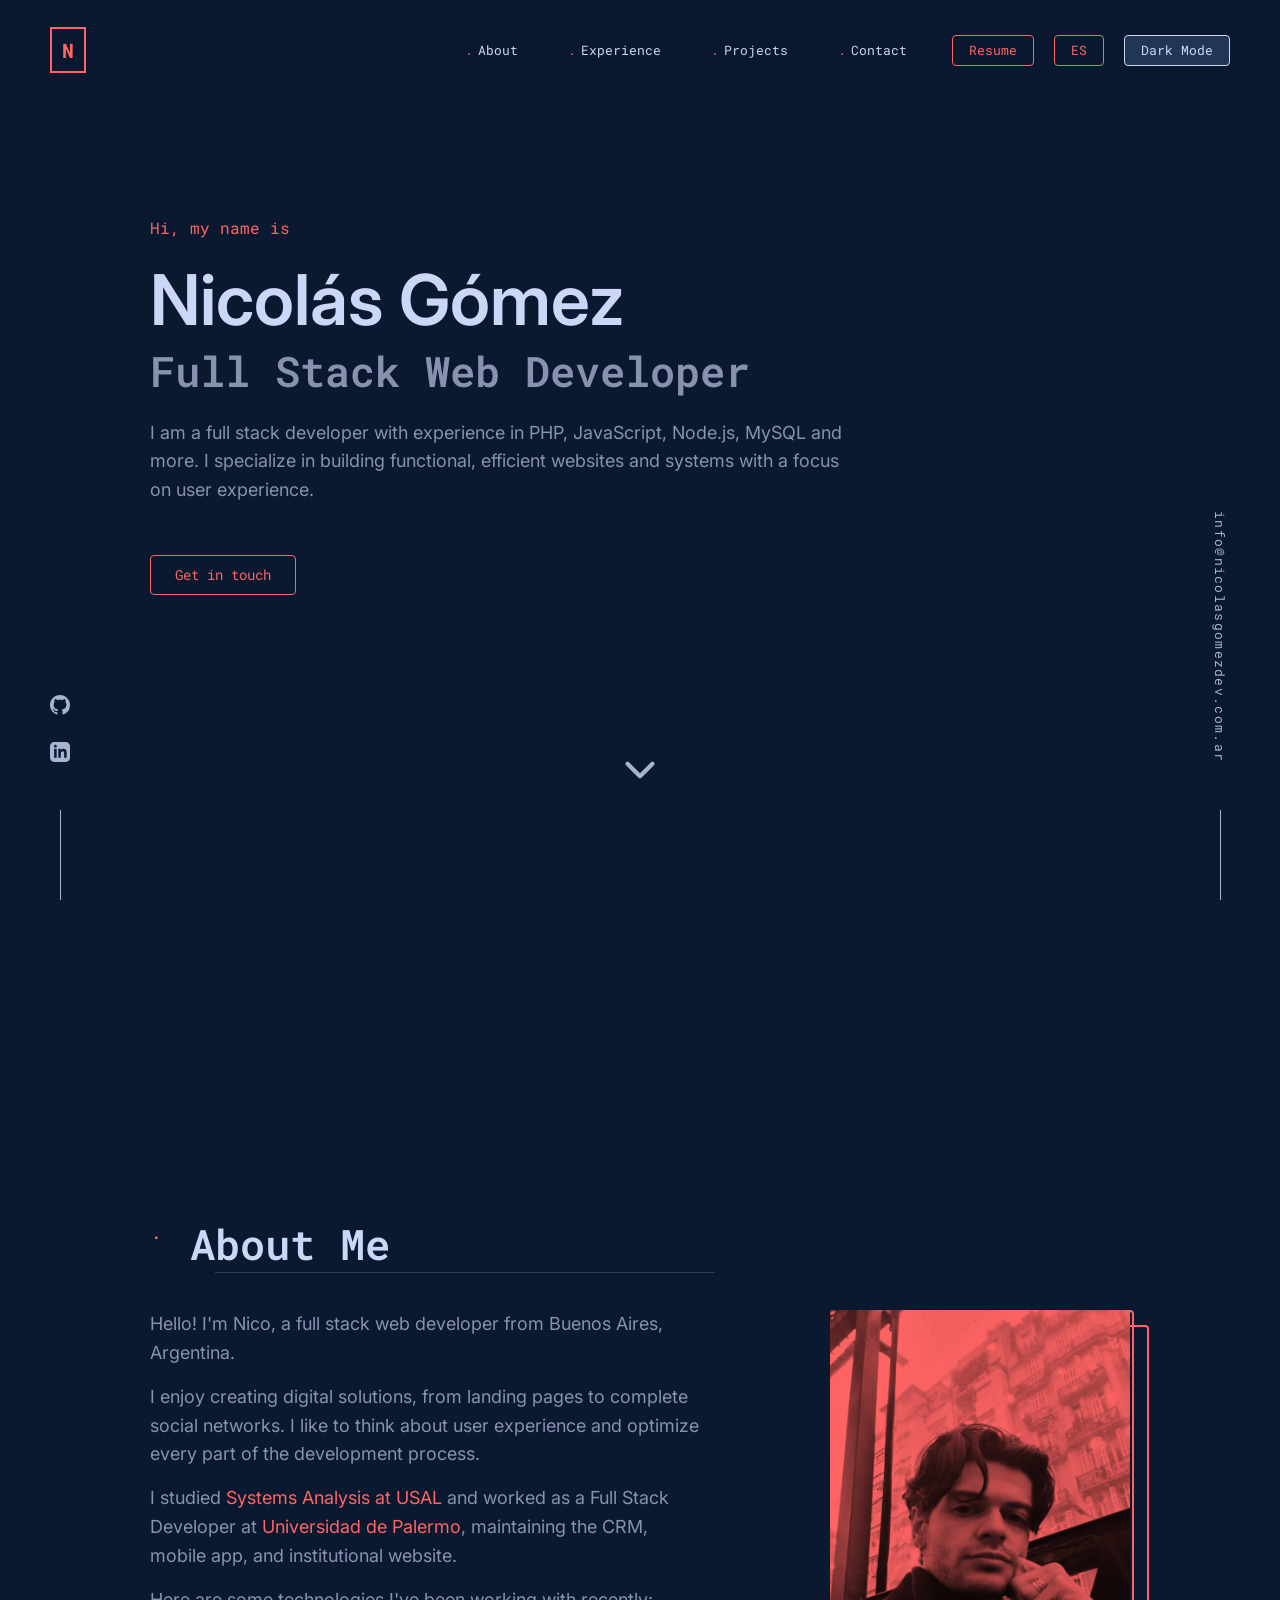
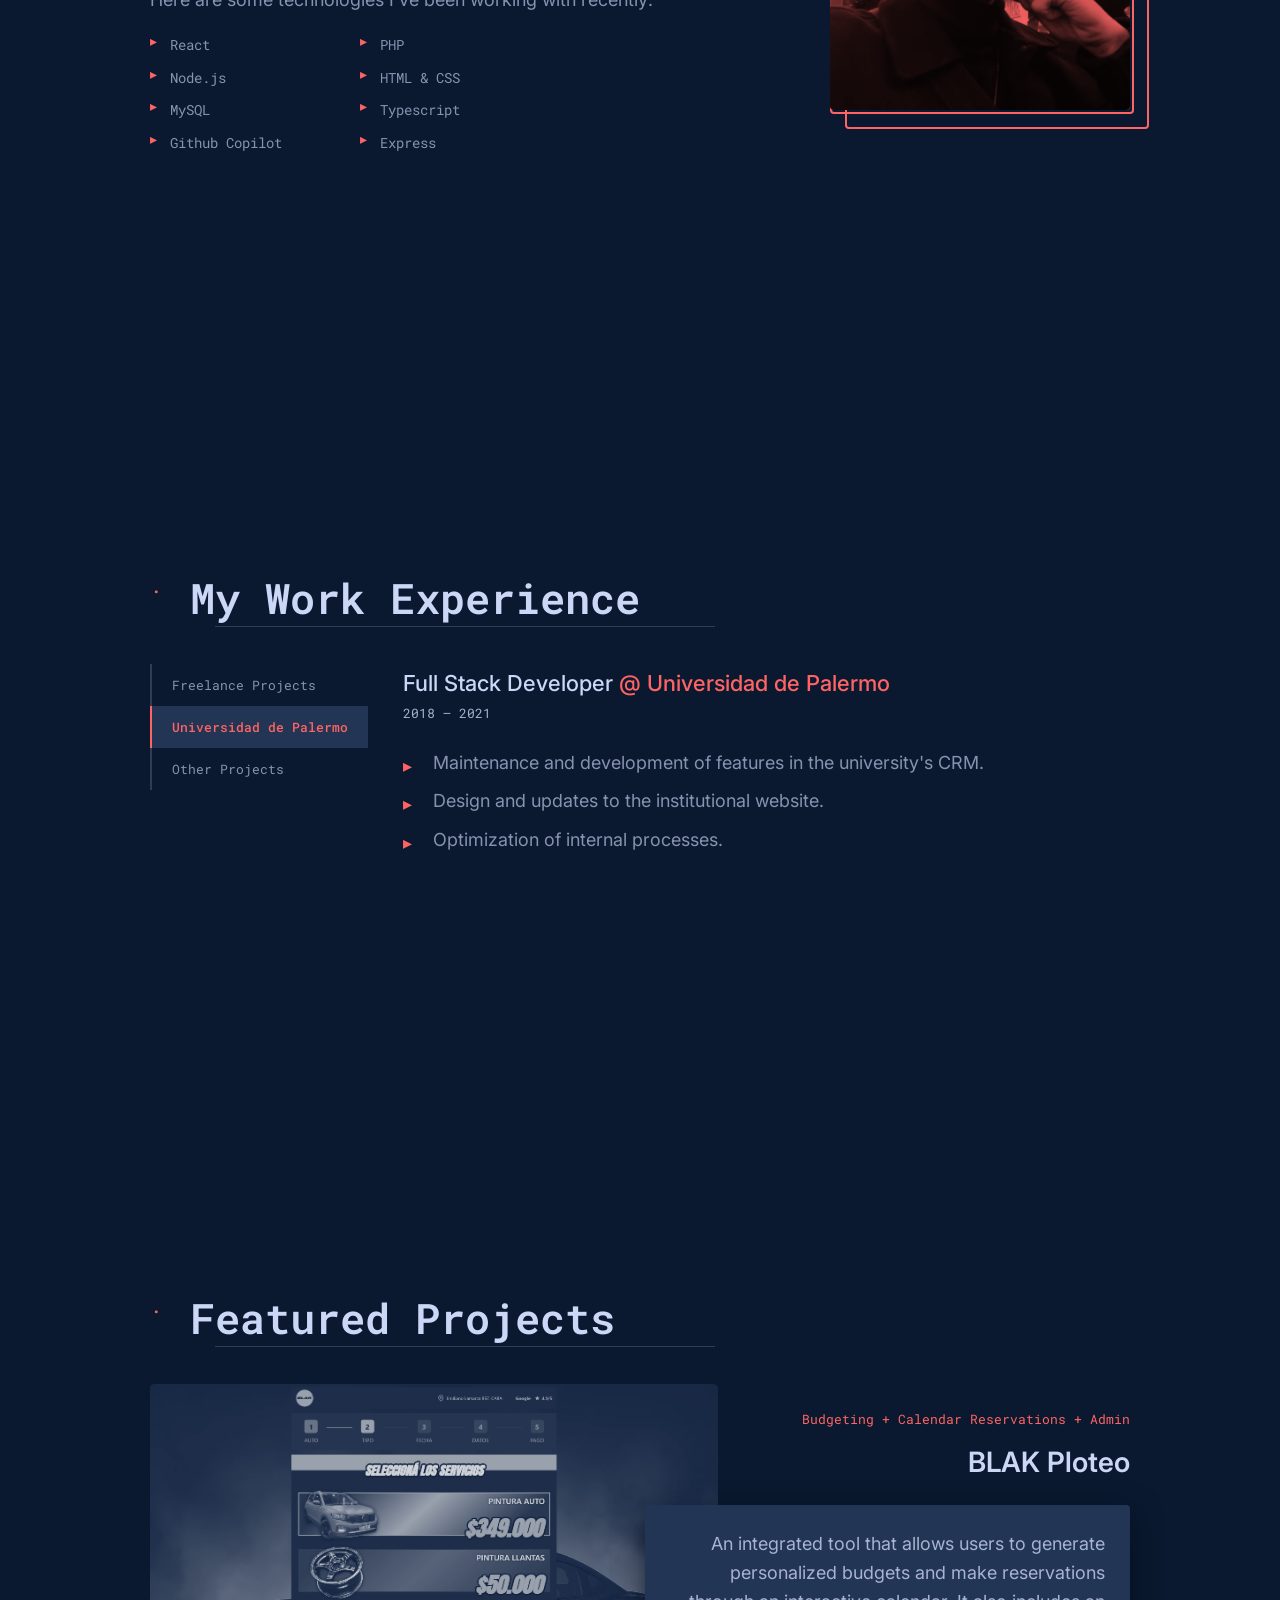
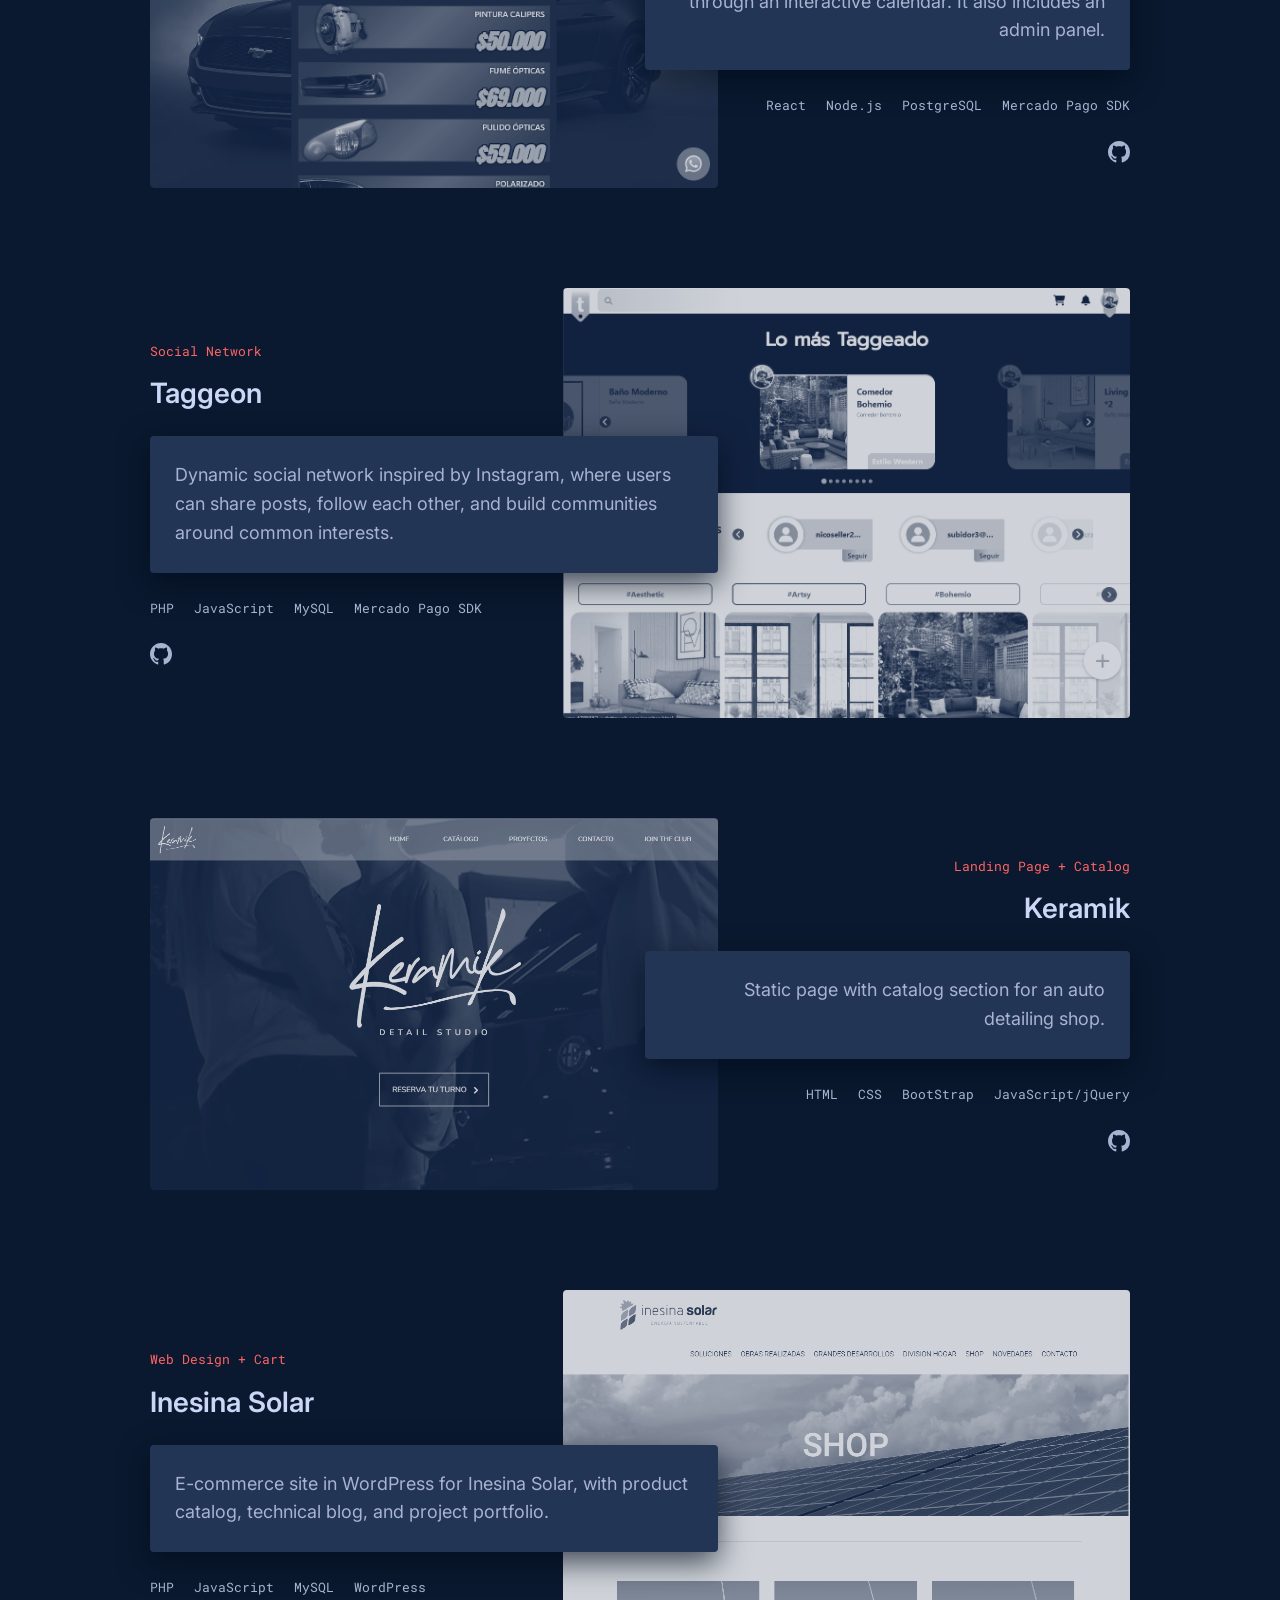
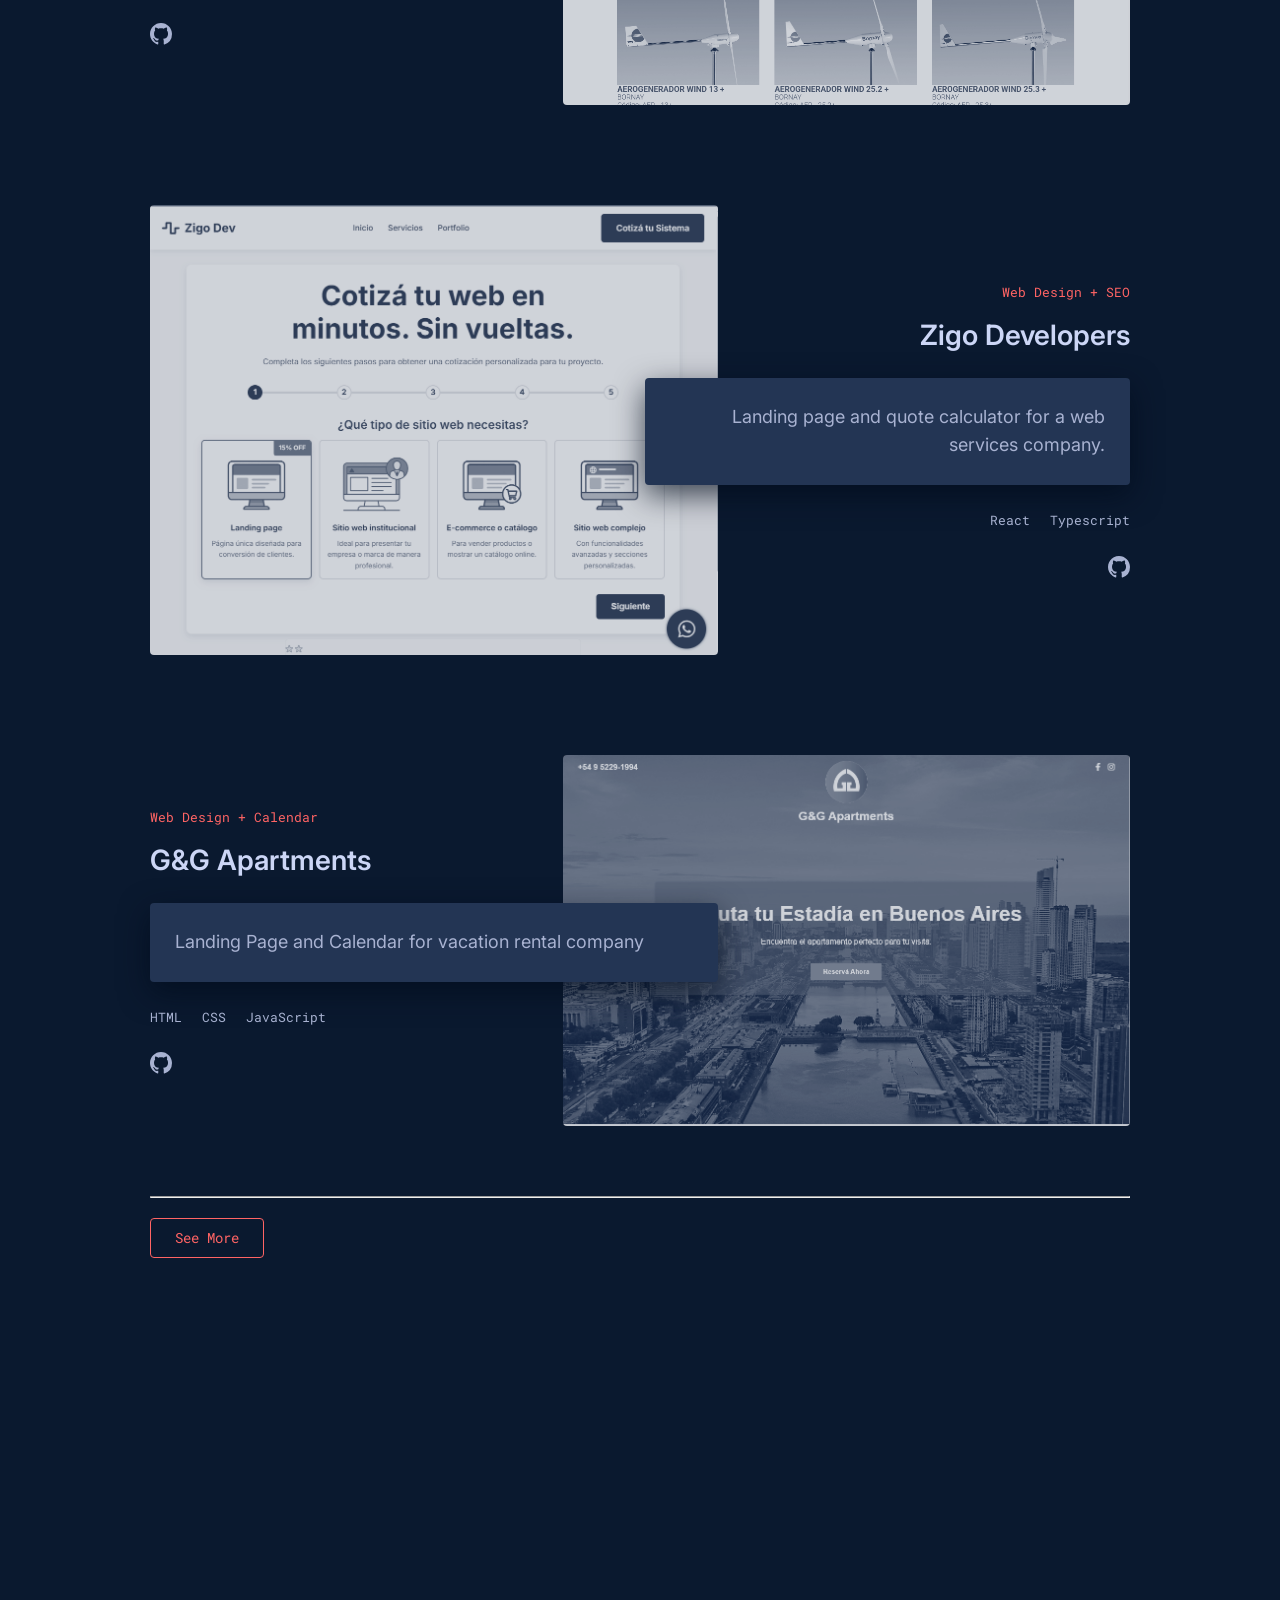
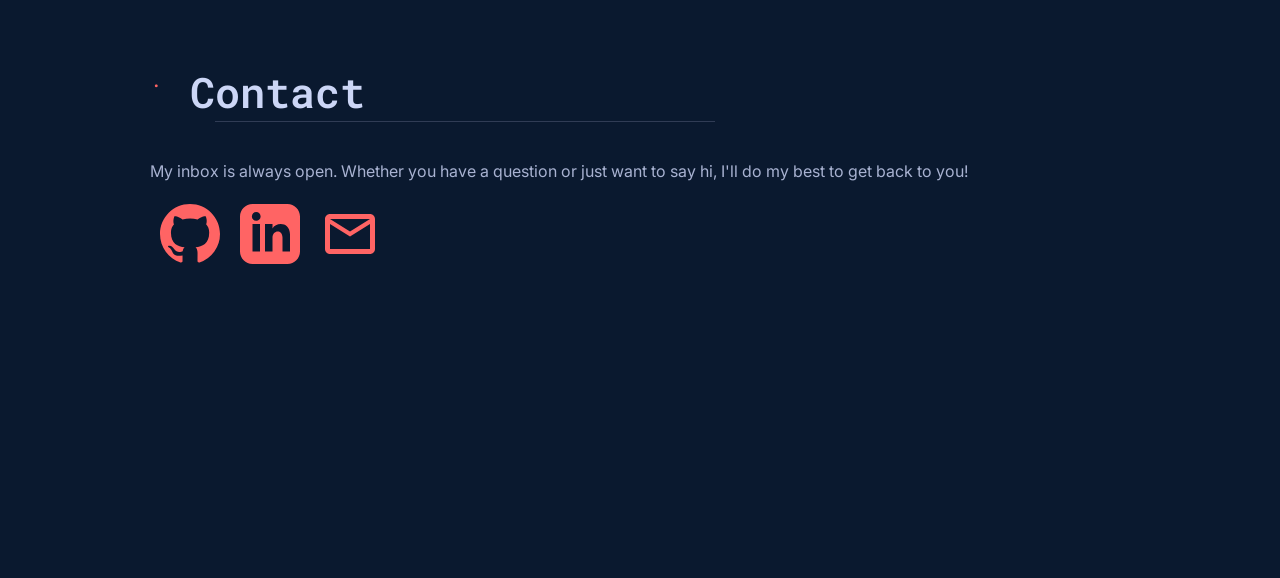
==== commit 0413e701: "cambio de mail" ====
--- a/index-en.html
+++ b/index-en.html
@@ -69,7 +69,7 @@
 
     <aside class="side right">
         <div class="email">
-            <a href="mailto:nicolasgomez94@gmail.com">nicolasgomez94@gmail.com</a>
+            <a href="mailto:info@nicolasgomezdev.com.ar">info@nicolasgomezdev.com.ar</a>
         </div>
     </aside>
 
@@ -355,7 +355,7 @@
                         <path d="M19 0h-14c-2.761 0-5 2.239-5 5v14c0 2.761 2.239 5 5 5h14c2.762 0 5-2.239 5-5v-14c0-2.761-2.238-5-5-5zm-11 19h-3v-11h3v11zm-1.5-12.268c-.966 0-1.75-.79-1.75-1.764s.784-1.764 1.75-1.764 1.75.79 1.75 1.764-.783 1.764-1.75 1.764zm13.5 12.268h-3v-5.604c0-3.368-4-3.113-4 0v5.604h-3v-11h3v1.765c1.396-2.586 7-2.777 7 2.476v6.759z"/>
                     </svg>
                 </a>
-                <a href="mailto:nicolasgomez94@gmail.com" target="_blank" rel="noopener noreferrer" aria-label="Email">
+                <a href="mailto:info@nicolasgomezdev.com.ar" target="_blank" rel="noopener noreferrer" aria-label="Email">
                     <svg xmlns="http://www.w3.org/2000/svg" viewBox="0 0 24 24" fill="currentColor" width="60" height="60">
                         <path d="M20 4H4C2.9 4 2 4.9 2 6v12c0 1.1.9 2 2 2h16c1.1 0 2-.9 2-2V6c0-1.1-.9-2-2-2zm0 2-8 5-8-5h16zm0 12H4V8l8 5 8-5v10z"/>
                     </svg>
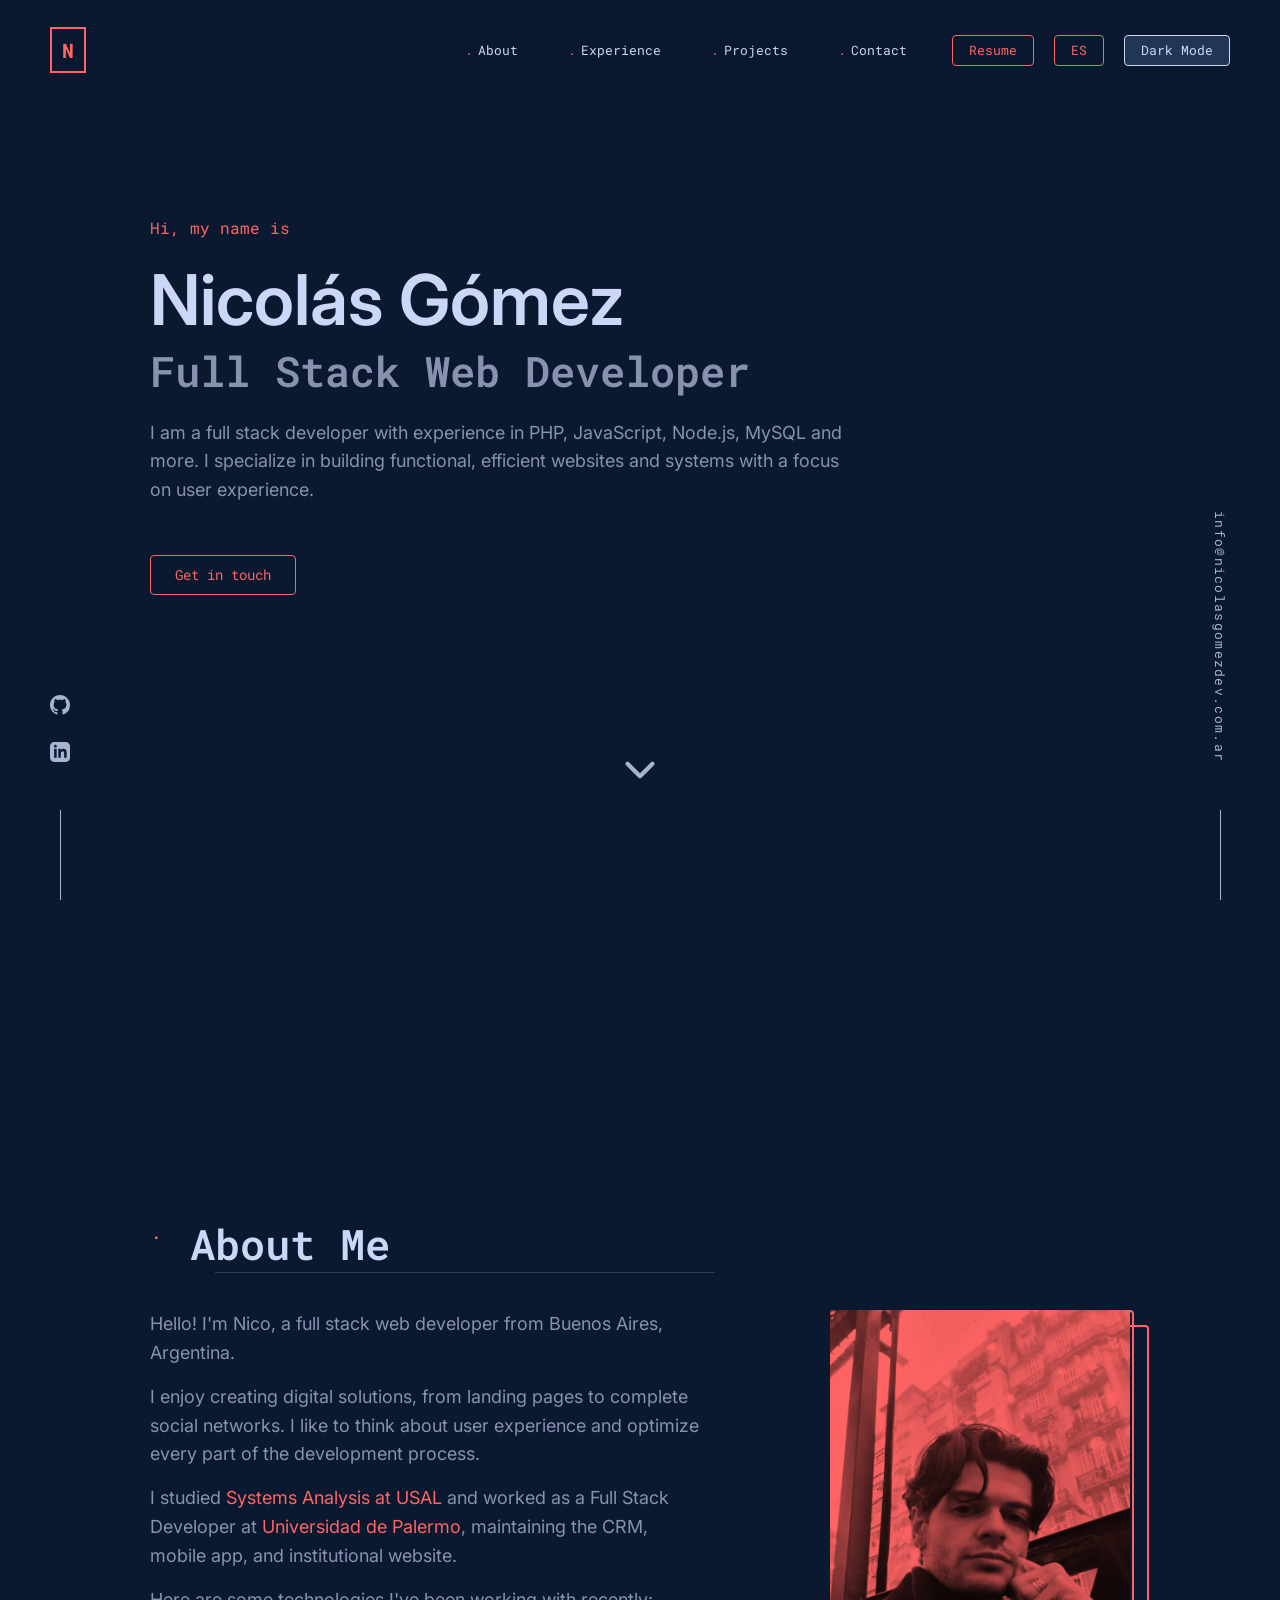
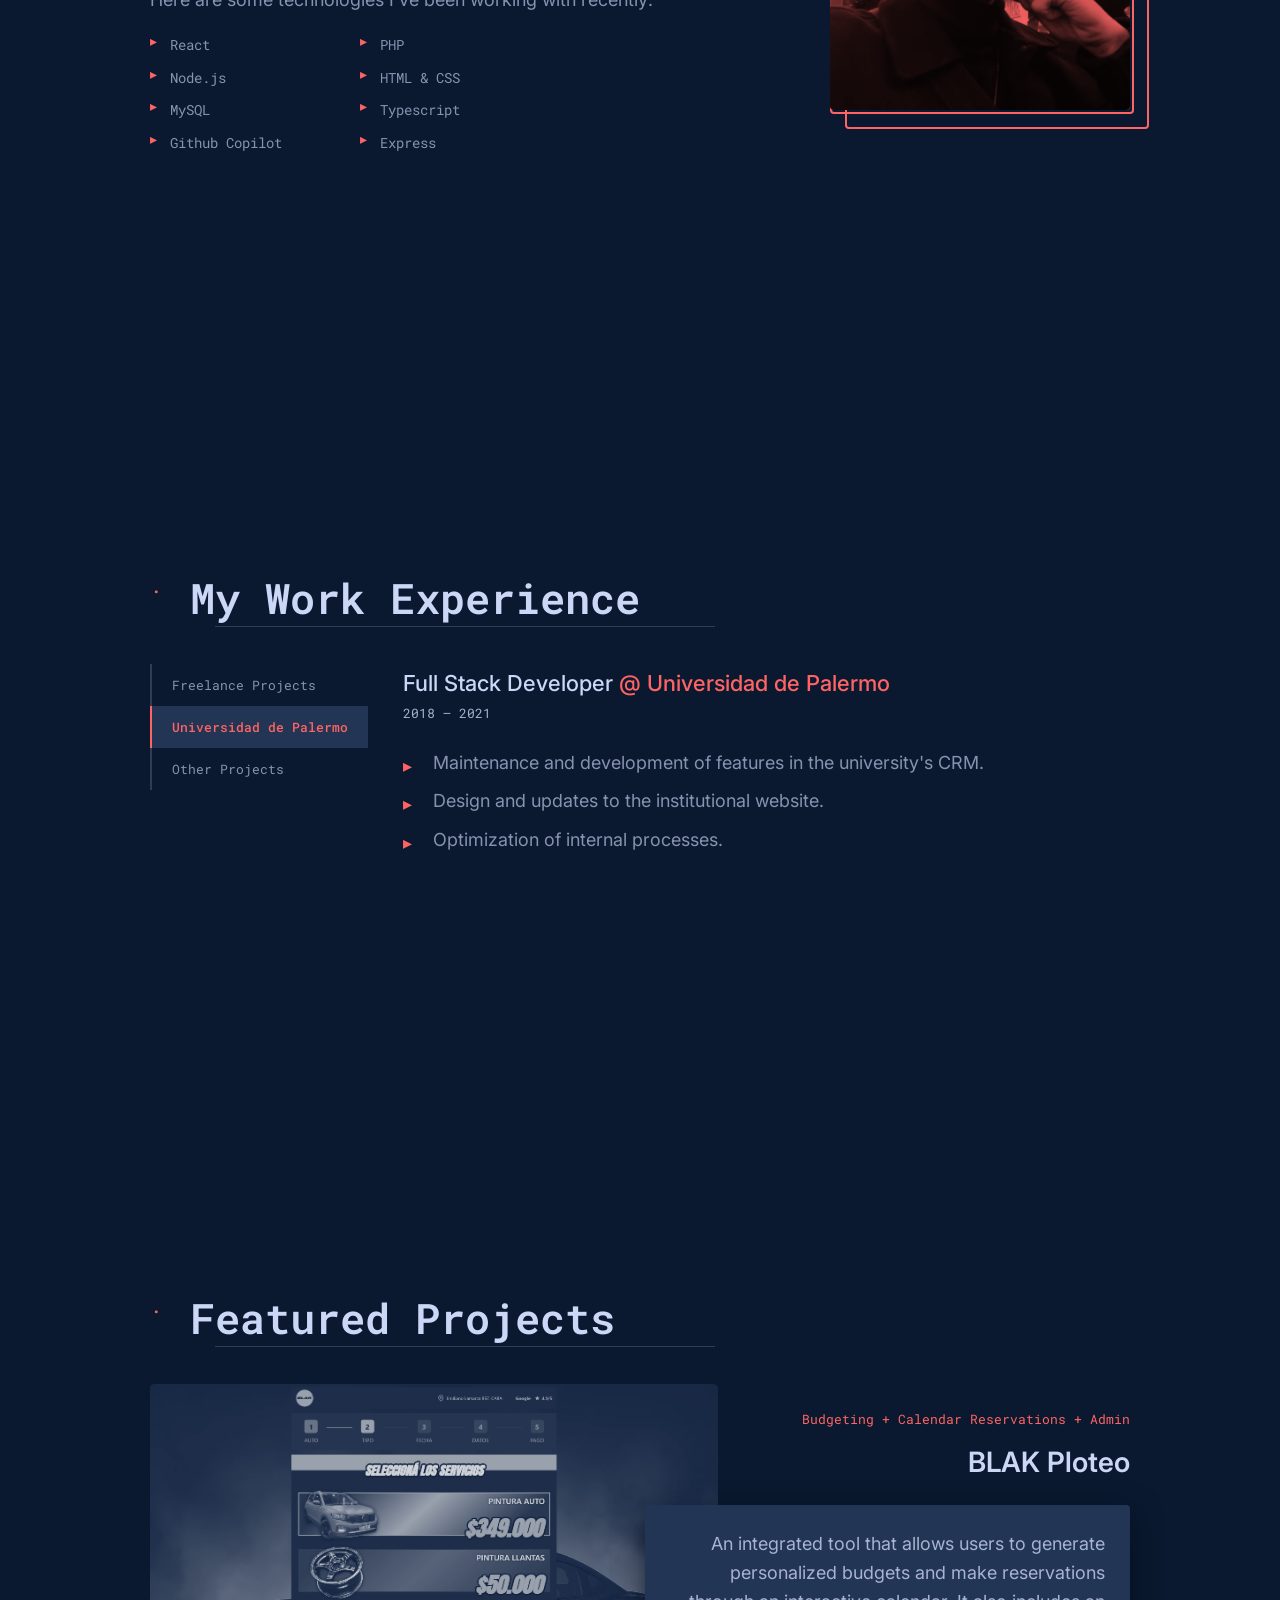
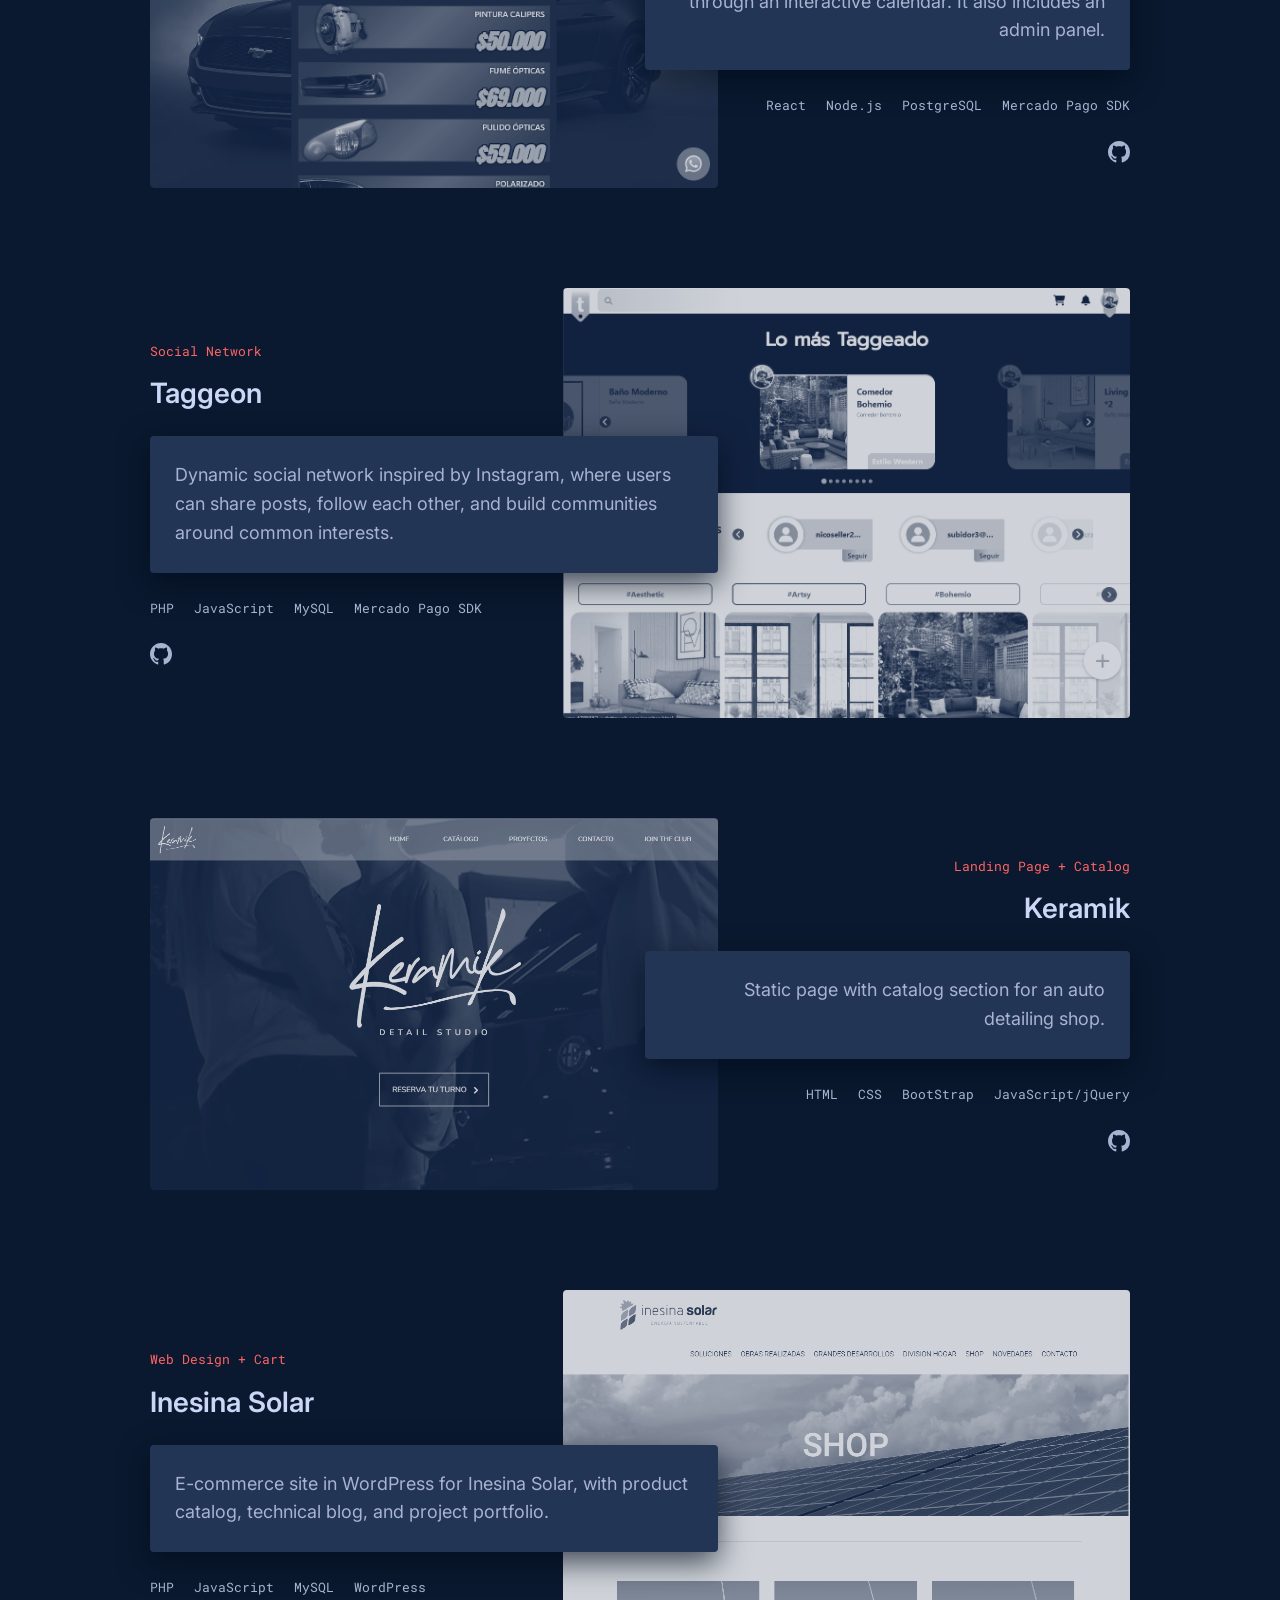
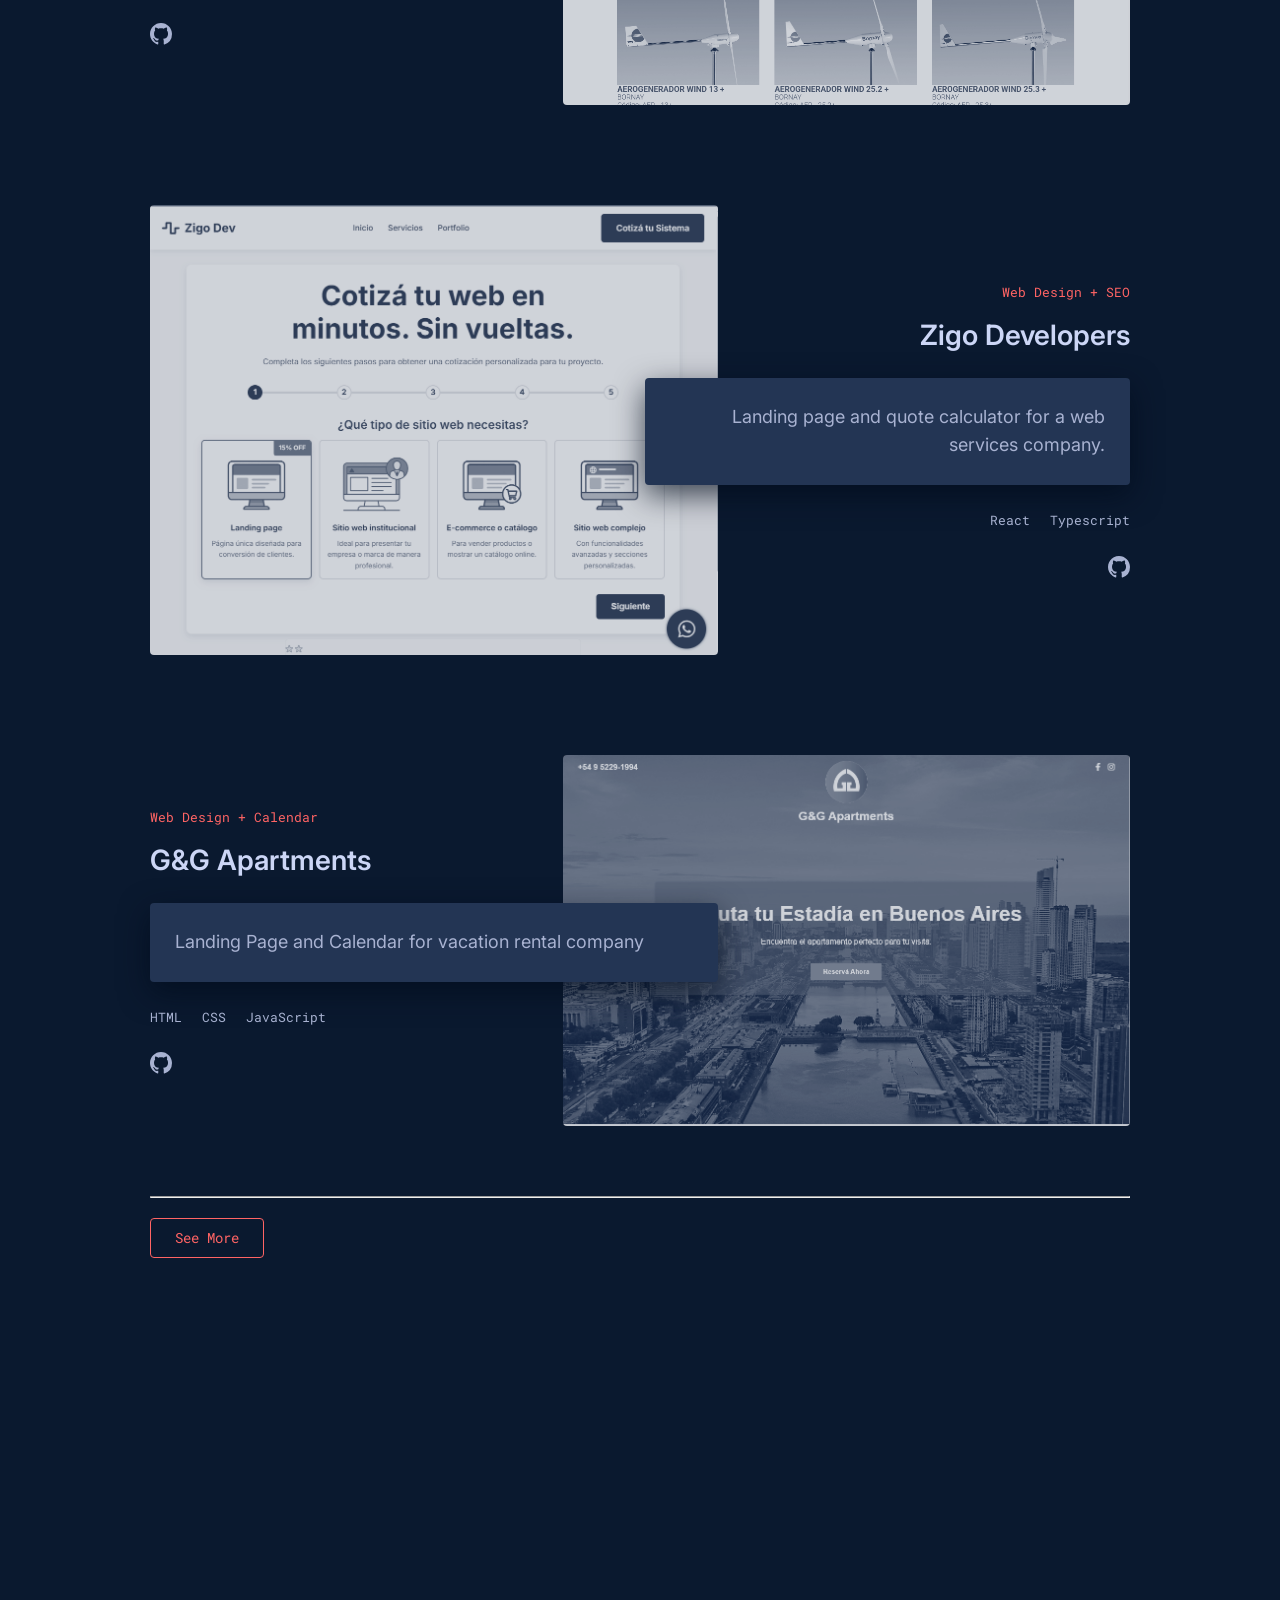
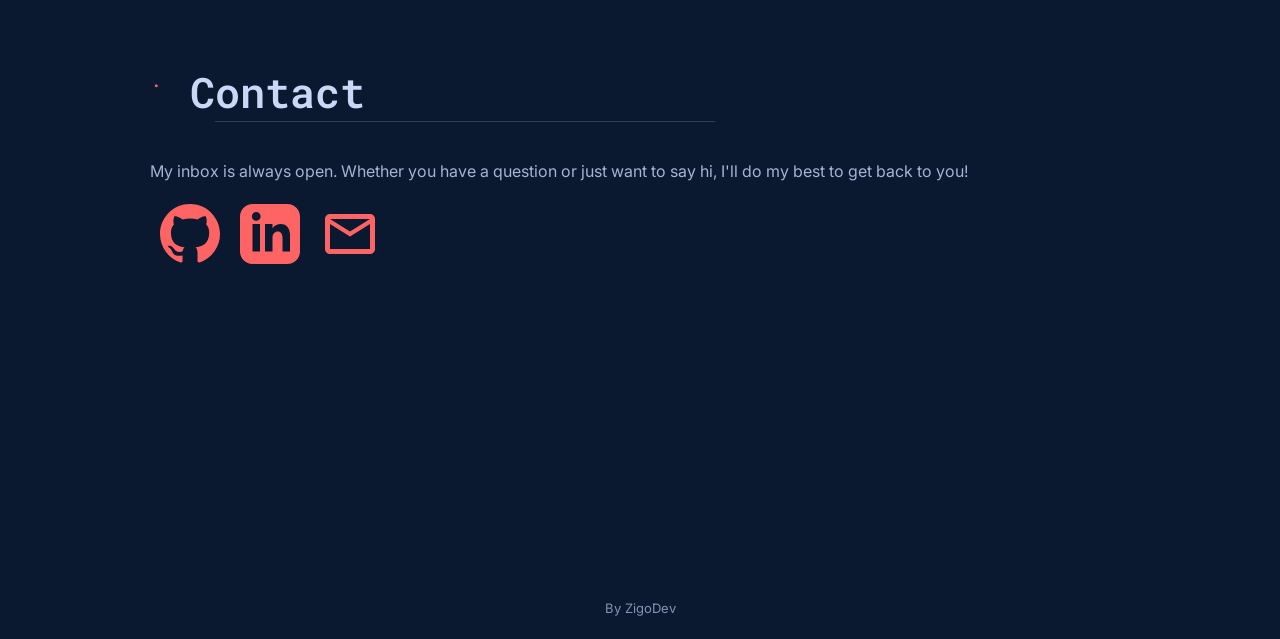
==== commit aa595997: "by zigodev" ====
--- a/index-en.html
+++ b/index-en.html
@@ -365,6 +365,10 @@
 
     </main>
 
+    <footer style="text-align: center; padding: 20px; font-size: 13px; color: #8892b0;">
+        <a href="https://zigodev.com.ar" target="_blank" rel="noopener noreferrer" style="color: inherit; text-decoration: none;">By ZigoDev</a>
+    </footer>
+
     <script src="js/script.js"></script>
 
 </body>
